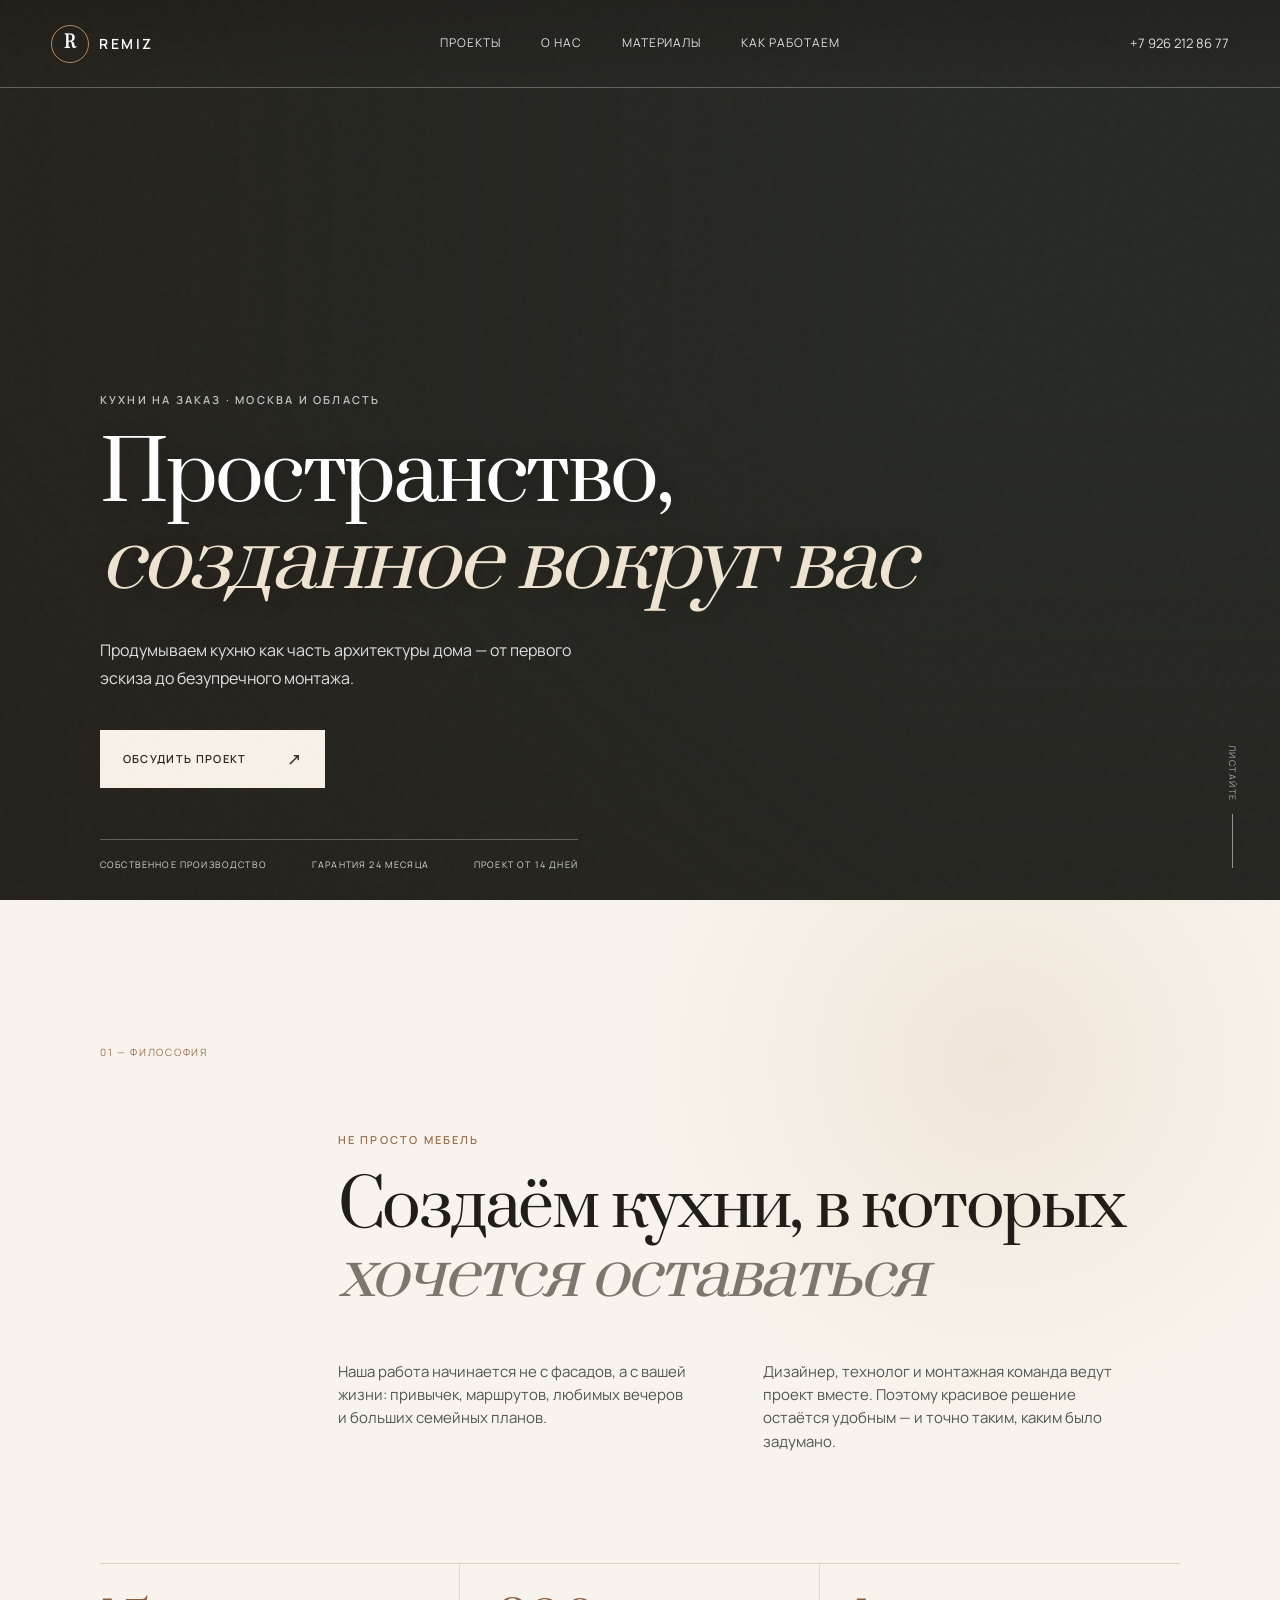
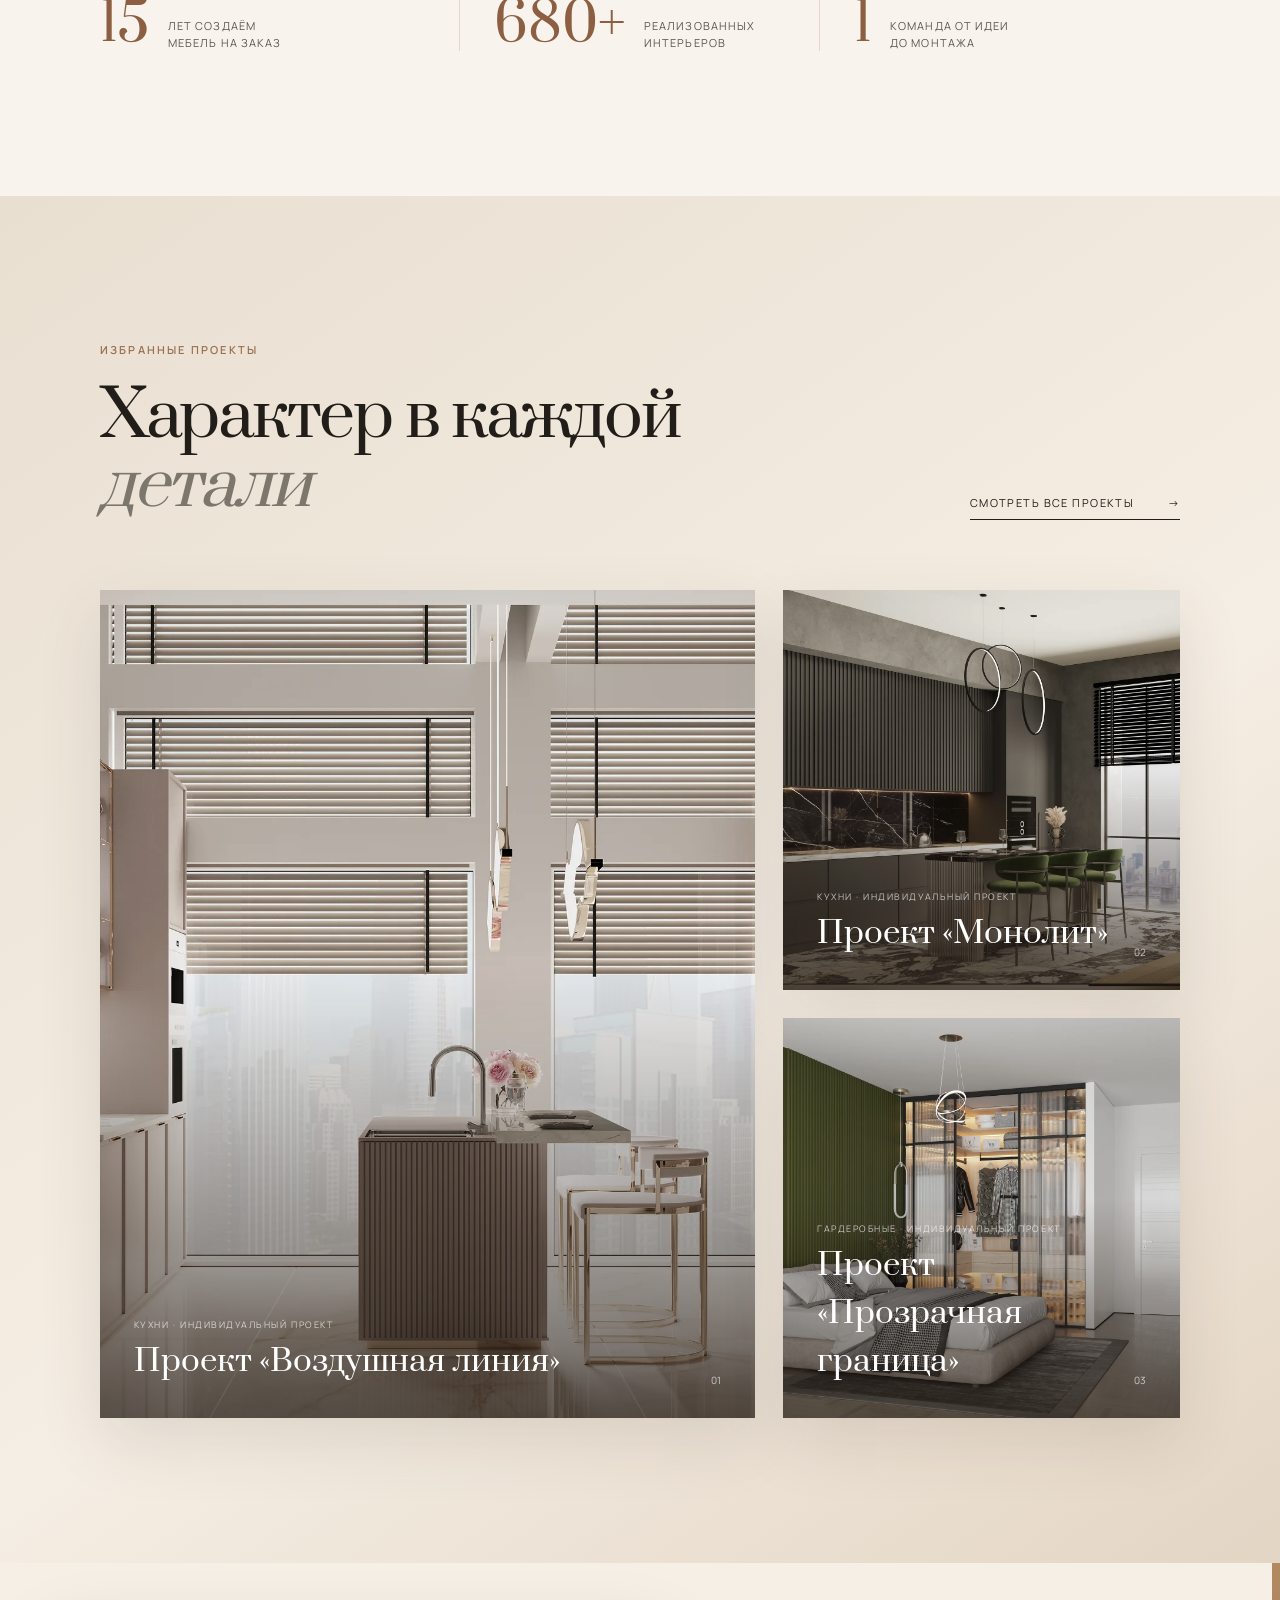
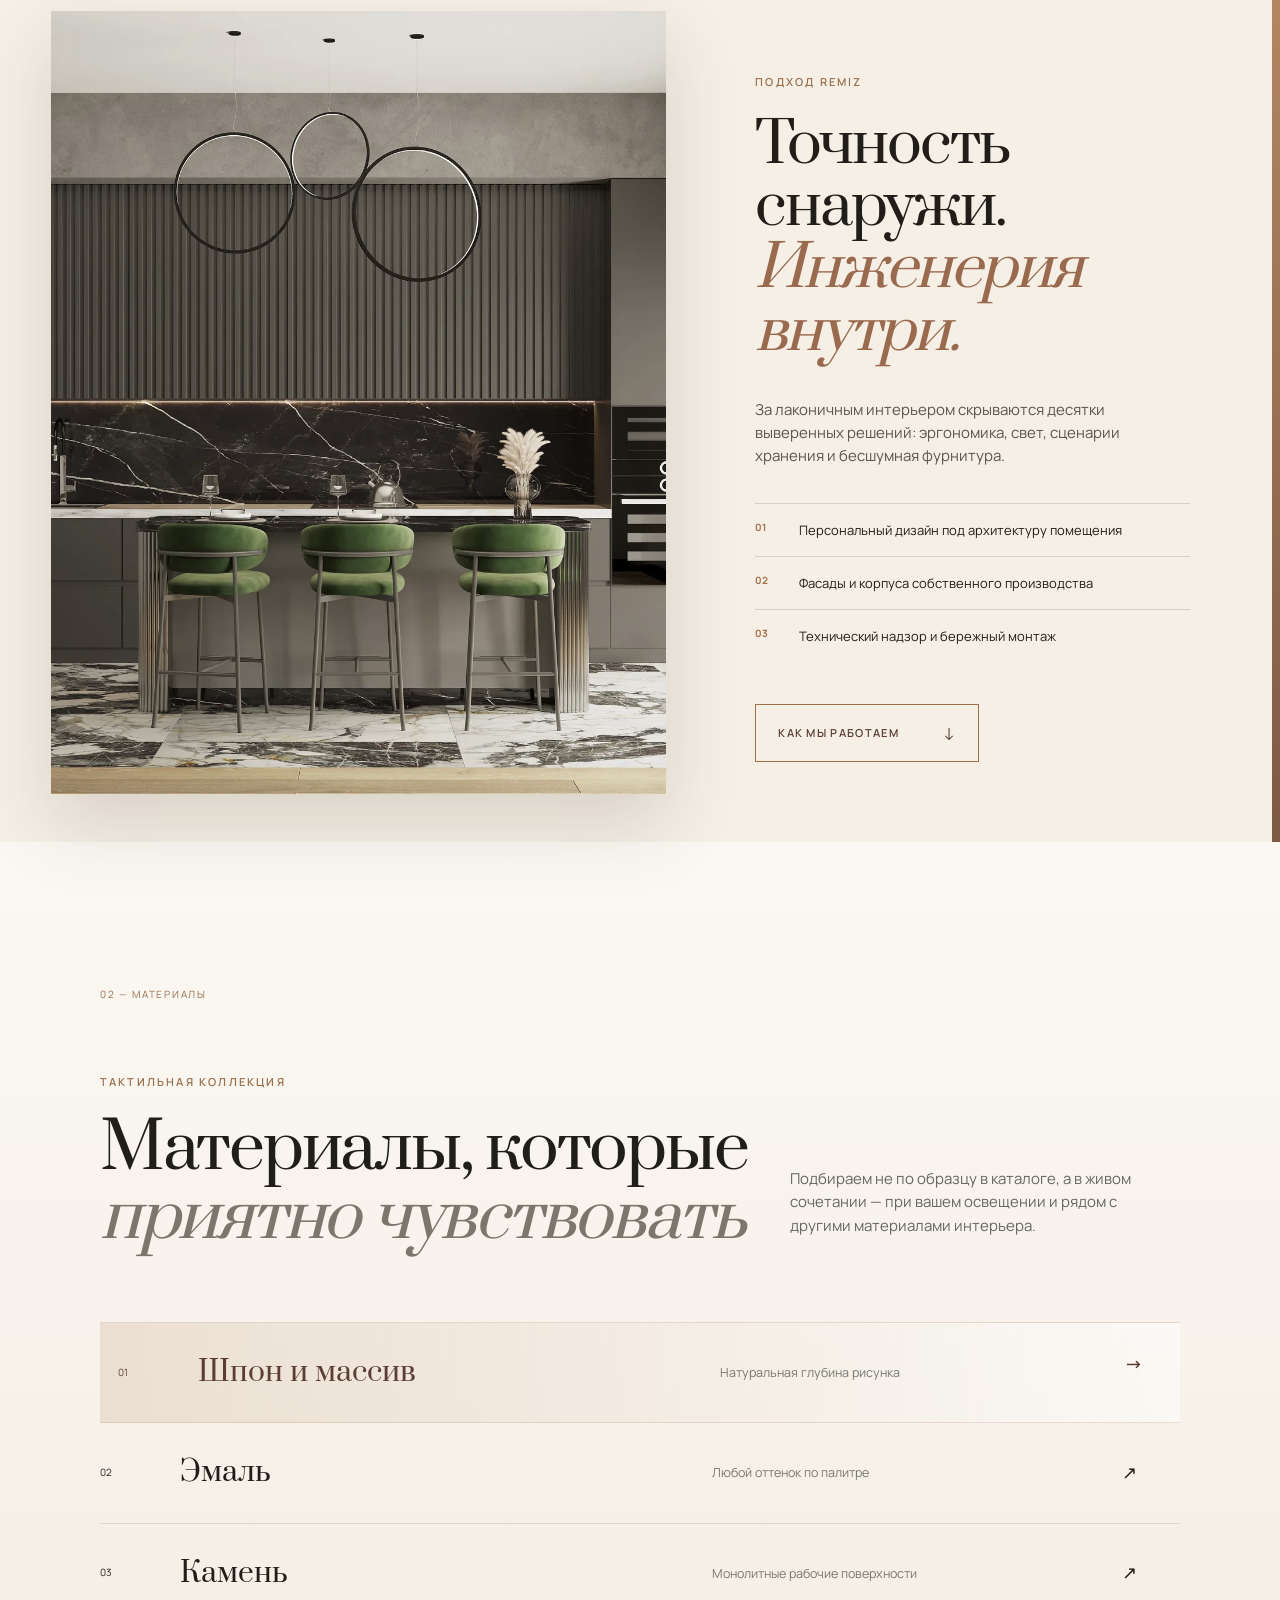
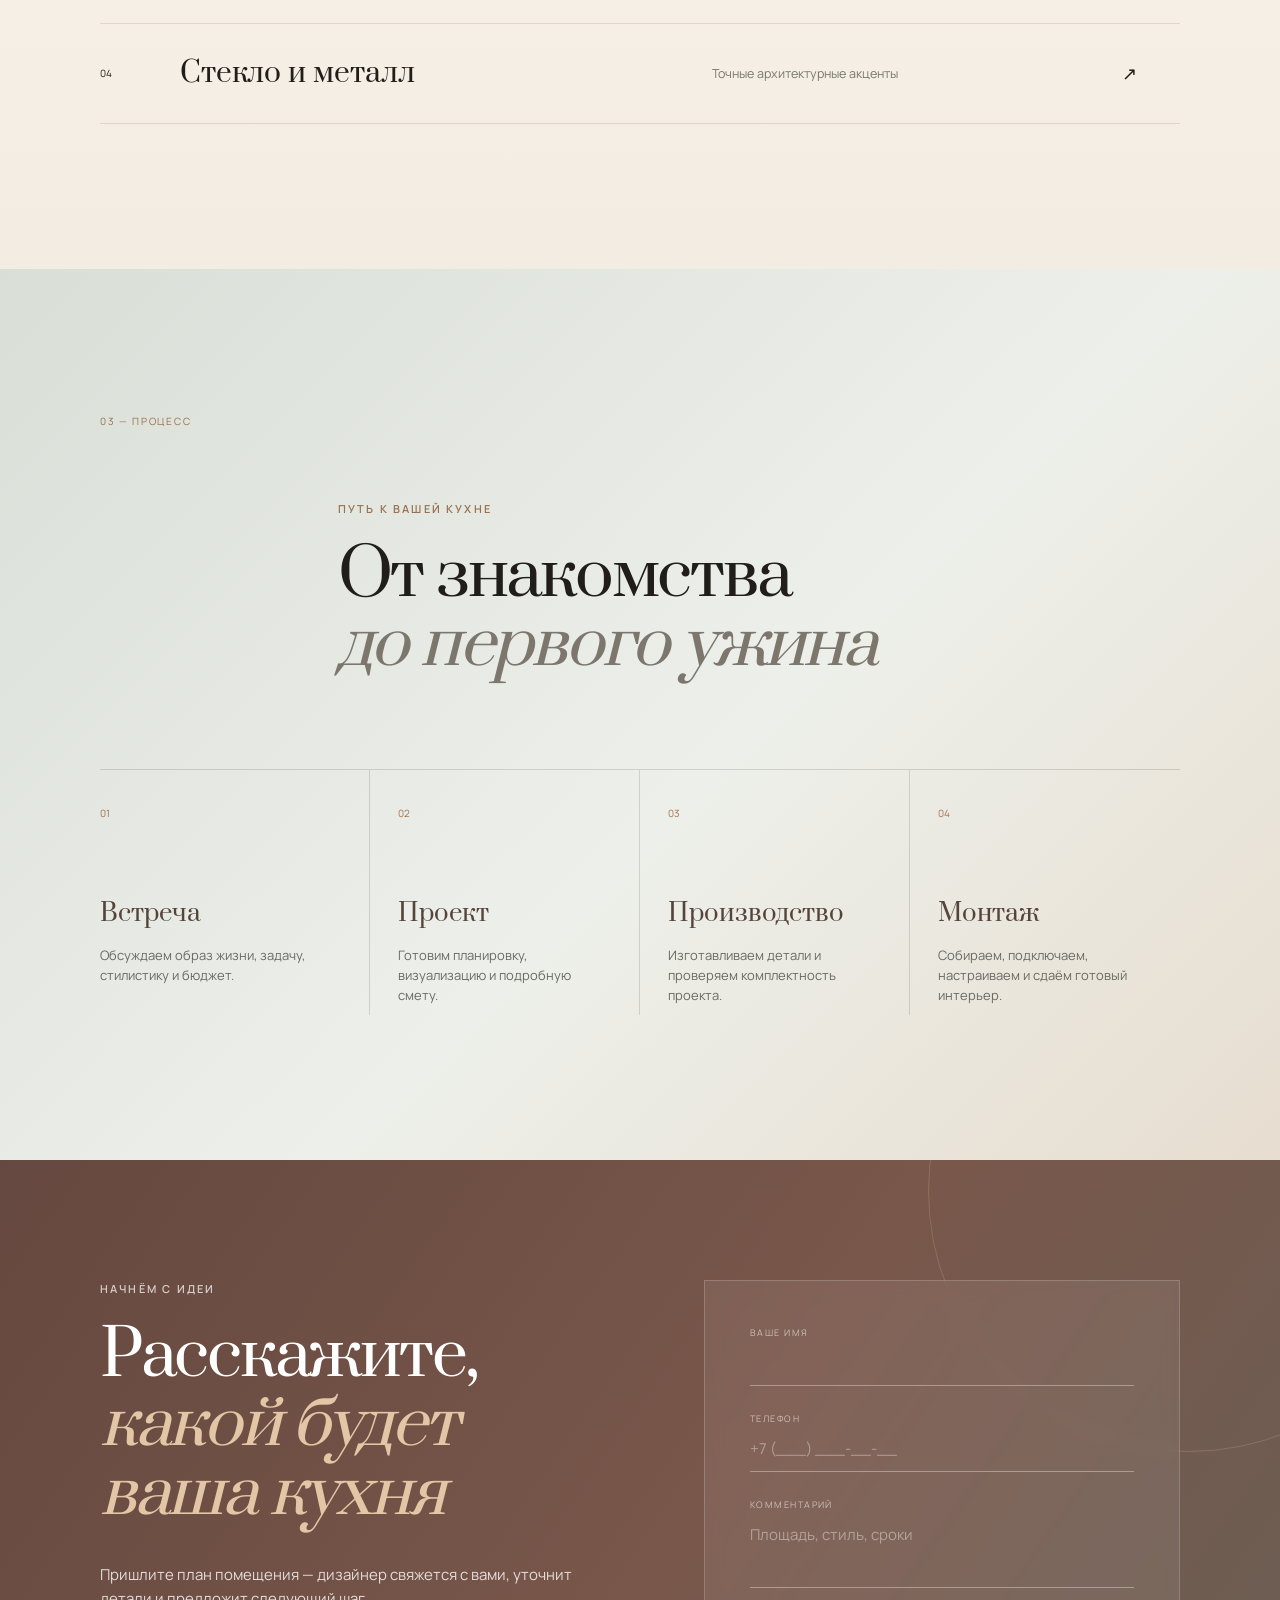
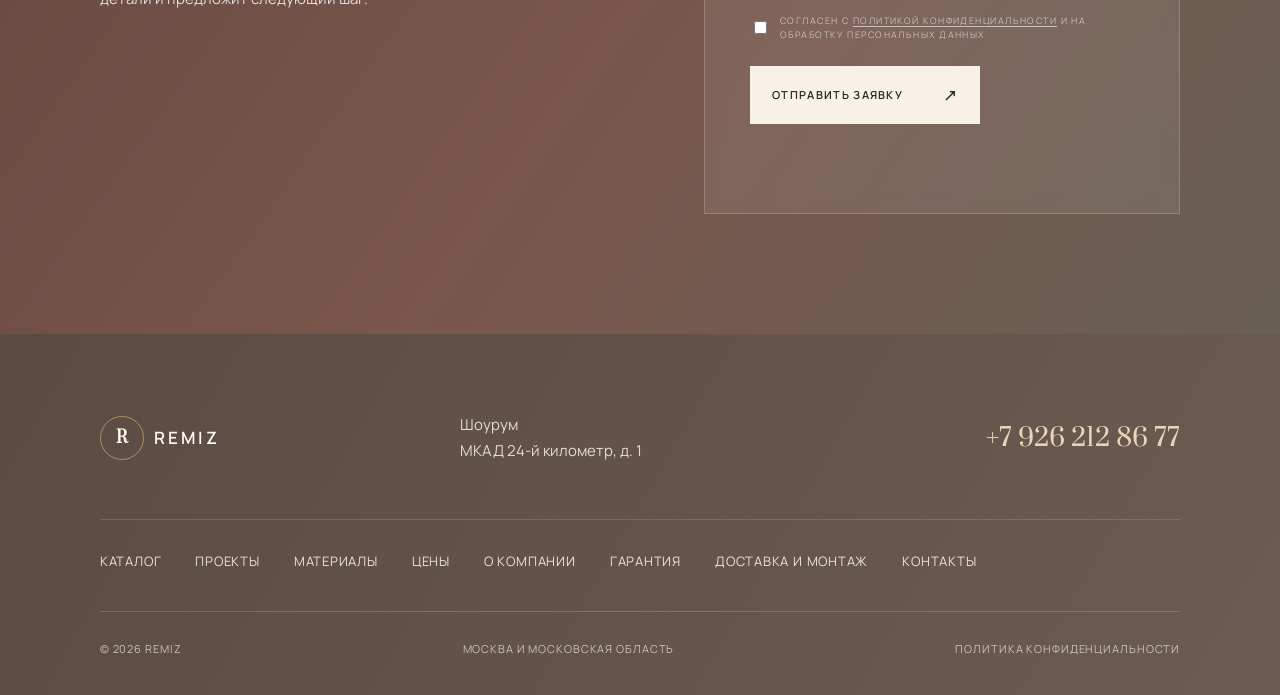
==== index.html @ b4b457ca "Rename portfolio items as interior projects" ====
<!doctype html>
<html lang="ru">
<head>
  <meta charset="utf-8">
  <meta name="viewport" content="width=device-width,initial-scale=1">
  <meta name="description" content="Кухни и мебель REMIZ на заказ в Москве: индивидуальный дизайн-проект, собственное производство, замер, доставка и монтаж. Шоурум на 24-м км МКАД.">
  <meta name="robots" content="index,follow,max-image-preview:large">
  <title>Кухни на заказ в Москве от производителя REMIZ</title>
  <link rel="canonical" href="https://kuhni-remiz.ru/">
  <meta property="og:title" content="Кухни на заказ в Москве — REMIZ">
  <meta property="og:description" content="Индивидуальные кухни и мебель: дизайн, производство и монтаж в одной команде.">
  <meta property="og:type" content="website">
  <meta property="og:url" content="https://kuhni-remiz.ru/">
  <meta property="og:image" content="https://kuhni-remiz.ru/assets/portfolio/kitchen-01/02.webp">
  <meta name="twitter:card" content="summary_large_image">
  <link rel="manifest" href="site.webmanifest">
  <link rel="preconnect" href="https://fonts.googleapis.com">
  <link rel="preconnect" href="https://fonts.gstatic.com" crossorigin>
  <link href="https://fonts.googleapis.com/css2?family=Manrope:wght@400;500;600&family=Prata&display=swap" rel="stylesheet">
  <link rel="stylesheet" href="style.css?v=20260816-2">
  <script type="application/ld+json">
  {"@context":"https://schema.org","@type":"FurnitureStore","name":"REMIZ","url":"https://kuhni-remiz.ru/","image":"https://kuhni-remiz.ru/assets/portfolio/kitchen-01/02.webp","telephone":"+7-926-212-86-77","priceRange":"₽₽₽","address":{"@type":"PostalAddress","addressLocality":"Москва","streetAddress":"МКАД 24-й километр, д. 1","addressCountry":"RU"},"areaServed":["Москва","Московская область"]}
  </script>
</head>
<body>
  <div class="noise" aria-hidden="true"></div>
  <header class="site-header" id="top">
    <a class="brand" href="#top" aria-label="Remiz, на главную">
      <span class="brand-mark">R</span><span>REMIZ</span>
    </a>
    <nav class="desktop-nav" aria-label="Основная навигация">
      <a href="/proekty/">Проекты</a><a href="#approach">О нас</a><a href="#materials">Материалы</a><a href="#process">Как работаем</a>
    </nav>
    <div class="header-side">
      <a class="phone" href="tel:+79262128677">+7 926 212 86 77</a>
      <button class="menu-toggle" type="button" aria-expanded="false" aria-controls="mobile-nav"><span></span><span></span></button>
    </div>
    <nav class="mobile-nav" id="mobile-nav" aria-label="Мобильная навигация">
      <a href="/proekty/">Проекты</a><a href="#approach">О нас</a><a href="#materials">Материалы</a><a href="#process">Как работаем</a><a href="#contact">Обсудить проект</a>
    </nav>
  </header>

  <main>
    <section class="hero">
      <div class="hero-media" role="img" aria-label="Индивидуальные кухни Remiz">
        <div class="hero-slide" style="background-image:url('assets/portfolio/kitchen-01/02.webp')"></div>
        <div class="hero-slide" style="background-image:url('assets/portfolio/kitchen-04/02.webp')"></div>
        <div class="hero-slide" style="background-image:url('assets/portfolio/kitchen-03/01.webp')"></div>
        <div class="hero-slide" style="background-image:url('assets/portfolio/kitchen-02/01.webp')"></div>
      </div>
      <div class="hero-shade"></div>
      <div class="hero-copy reveal">
        <p class="kicker light">Кухни на заказ · Москва и область</p>
        <h1>Пространство,<br><em>созданное вокруг вас</em></h1>
        <p class="hero-lead">Продумываем кухню как часть архитектуры дома — от первого эскиза до безупречного монтажа.</p>
        <a class="button button-light" href="#contact"><span>Обсудить проект</span><b>↗</b></a>
      </div>
      <div class="hero-meta">
        <span>Собственное производство</span><span>Гарантия 24 месяца</span><span>Проект от 14 дней</span>
      </div>
      <a class="scroll-hint" href="#manifesto" aria-label="Листать вниз">листайте <i></i></a>
    </section>

    <section class="manifesto section" id="manifesto">
      <div class="section-index">01 — Философия</div>
      <div class="manifesto-copy reveal">
        <p class="kicker">Не просто мебель</p>
        <h2>Создаём кухни, в которых<br><em>хочется оставаться</em></h2>
        <div class="manifesto-grid">
          <p>Наша работа начинается не с фасадов, а с вашей жизни: привычек, маршрутов, любимых вечеров и больших семейных планов.</p>
          <p>Дизайнер, технолог и монтажная команда ведут проект вместе. Поэтому красивое решение остаётся удобным — и точно таким, каким было задумано.</p>
        </div>
      </div>
      <div class="numbers reveal">
        <div><strong>15</strong><span>лет создаём<br>мебель на заказ</span></div>
        <div><strong>680+</strong><span>реализованных<br>интерьеров</span></div>
        <div><strong>1</strong><span>команда от идеи<br>до монтажа</span></div>
      </div>
    </section>

    <section class="projects section" id="projects">
      <div class="section-heading reveal">
        <div><p class="kicker">Избранные проекты</p><h2>Характер в каждой<br><em>детали</em></h2></div>
        <a class="text-link" href="/proekty/">Смотреть все проекты <span>→</span></a>
      </div>
      <div class="project-grid" id="featured-projects" aria-live="polite"></div>
    </section>

    <section class="approach" id="approach">
      <div class="approach-image reveal"><img src="assets/portfolio/kitchen-04/01.webp" alt="Фрагмент индивидуальной кухни Remiz"></div>
      <div class="approach-copy reveal">
        <p class="kicker light">Подход Remiz</p>
        <h2>Точность снаружи.<br><em>Инженерия внутри.</em></h2>
        <p>За лаконичным интерьером скрываются десятки выверенных решений: эргономика, свет, сценарии хранения и бесшумная фурнитура.</p>
        <ul>
          <li><b>01</b><span>Персональный дизайн под архитектуру помещения</span></li>
          <li><b>02</b><span>Фасады и корпуса собственного производства</span></li>
          <li><b>03</b><span>Технический надзор и бережный монтаж</span></li>
        </ul>
        <a class="button button-outline" href="#process"><span>Как мы работаем</span><b>↓</b></a>
      </div>
    </section>

    <section class="materials section" id="materials">
      <div class="section-index">02 — Материалы</div>
      <div class="section-heading reveal">
        <div><p class="kicker">Тактильная коллекция</p><h2>Материалы, которые<br><em>приятно чувствовать</em></h2></div>
        <p class="heading-note">Подбираем не по образцу в каталоге, а в живом сочетании — при вашем освещении и рядом с другими материалами интерьера.</p>
      </div>
      <div class="material-list reveal">
        <a class="material-row active" href="materialy/#fasady"><span>01</span><strong>Шпон и массив</strong><small>Натуральная глубина рисунка</small><i>↗</i></a>
        <a class="material-row" href="materialy/#fasady"><span>02</span><strong>Эмаль</strong><small>Любой оттенок по палитре</small><i>↗</i></a>
        <a class="material-row" href="materialy/#stoleshnicy"><span>03</span><strong>Камень</strong><small>Монолитные рабочие поверхности</small><i>↗</i></a>
        <a class="material-row" href="materialy/#furnitura"><span>04</span><strong>Стекло и металл</strong><small>Точные архитектурные акценты</small><i>↗</i></a>
      </div>
    </section>

    <section class="process section" id="process">
      <div class="section-index">03 — Процесс</div>
      <div class="process-intro reveal"><p class="kicker">Путь к вашей кухне</p><h2>От знакомства<br><em>до первого ужина</em></h2></div>
      <div class="timeline reveal">
        <article><span>01</span><div><h3>Встреча</h3><p>Обсуждаем образ жизни, задачу, стилистику и бюджет.</p></div></article>
        <article><span>02</span><div><h3>Проект</h3><p>Готовим планировку, визуализацию и подробную смету.</p></div></article>
        <article><span>03</span><div><h3>Производство</h3><p>Изготавливаем детали и проверяем комплектность проекта.</p></div></article>
        <article><span>04</span><div><h3>Монтаж</h3><p>Собираем, подключаем, настраиваем и сдаём готовый интерьер.</p></div></article>
      </div>
    </section>

    <section class="contact" id="contact">
      <div class="contact-copy reveal">
        <p class="kicker light">Начнём с идеи</p>
        <h2>Расскажите,<br><em>какой будет ваша кухня</em></h2>
        <p>Пришлите план помещения — дизайнер свяжется с вами, уточнит детали и предложит следующий шаг.</p>
      </div>
      <form class="contact-form reveal" action="send.php" method="post" data-lead-form>
        <label><span>Ваше имя</span><input name="name" autocomplete="name" required></label>
        <label><span>Телефон</span><input name="phone" type="tel" autocomplete="tel" placeholder="+7 (___) ___-__-__" required></label>
        <label><span>Комментарий</span><textarea name="comment" rows="2" placeholder="Площадь, стиль, сроки"></textarea></label>
        <input class="form-trap" name="website" tabindex="-1" autocomplete="off" aria-hidden="true">
        <input type="hidden" name="source" value="Главная страница kuhni-remiz.ru">
        <label class="consent"><input name="consent" type="checkbox" value="yes" required><span>Согласен с <a href="/politika-konfidencialnosti/">политикой конфиденциальности</a> и на обработку персональных данных</span></label>
        <button class="button button-light" type="submit"><span>Отправить заявку</span><b>↗</b></button>
        <p class="form-status" role="status"></p>
      </form>
    </section>
  </main>

  <footer>
    <div class="footer-top"><a class="brand" href="#top"><span class="brand-mark">R</span><span>REMIZ</span></a><p>Шоурум<br>МКАД 24-й километр, д. 1</p><a href="tel:+79262128677">+7 926 212 86 77</a></div>
    <nav class="footer-seo-nav" aria-label="Разделы сайта"><a href="catalog/">Каталог</a><a href="/proekty/">Проекты</a><a href="materialy/">Материалы</a><a href="ceny/">Цены</a><a href="o-kompanii/">О компании</a><a href="garantiya/">Гарантия</a><a href="oplata-i-dostavka/">Доставка и монтаж</a><a href="kontakty/">Контакты</a></nav>
    <div class="footer-bottom"><span>© 2026 Remiz</span><span>Москва и Московская область</span><a href="/politika-konfidencialnosti/">Политика конфиденциальности</a></div>
  </footer>
  <script src="projects-data.js?v=20260911-2"></script>
  <script src="script.js?v=20260911-1"></script>
</body>
</html>
---- style.css ----
:root{--milk:#f1eee8;--paper:#f7f5f1;--ink:#171715;--sage:#687064;--clay:#9a6a4f;--line:rgba(23,23,21,.18);--serif:'Prata',Georgia,serif;--sans:'Manrope',Arial,sans-serif}
*{box-sizing:border-box}html{scroll-behavior:smooth}body{margin:0;background:var(--paper);color:var(--ink);font-family:var(--sans);font-size:15px;line-height:1.55;-webkit-font-smoothing:antialiased}body.menu-open{overflow:hidden}a{color:inherit;text-decoration:none}button,input,textarea{font:inherit}img{display:block;width:100%;height:100%;object-fit:cover}.noise{position:fixed;inset:0;z-index:9999;pointer-events:none;opacity:.035;background-image:url("data:image/svg+xml,%3Csvg viewBox='0 0 180 180' xmlns='http://www.w3.org/2000/svg'%3E%3Cfilter id='n'%3E%3CfeTurbulence type='fractalNoise' baseFrequency='.85' numOctaves='3' stitchTiles='stitch'/%3E%3C/filter%3E%3Crect width='100%25' height='100%25' filter='url(%23n)'/%3E%3C/svg%3E")}
.site-header{height:82px;padding:0 3.2vw;display:grid;grid-template-columns:1fr auto 1fr;align-items:center;position:absolute;z-index:20;width:100%;color:white;border-bottom:1px solid rgba(255,255,255,.25)}.site-header.is-scrolled{position:fixed;height:68px;background:rgba(23,23,21,.94);backdrop-filter:blur(14px);animation:drop .35s ease}@keyframes drop{from{transform:translateY(-100%)}to{transform:none}}.brand{display:flex;align-items:center;gap:10px;font-weight:600;letter-spacing:.18em;font-size:14px}.brand-mark{width:34px;height:34px;border:1px solid currentColor;border-radius:50%;display:grid;place-items:center;font-family:var(--serif);font-size:16px;letter-spacing:0}.desktop-nav{display:flex;gap:34px;font-size:12px;text-transform:uppercase;letter-spacing:.08em}.desktop-nav a,.phone{opacity:.86;transition:.2s}.desktop-nav a:hover,.phone:hover{opacity:1}.header-side{justify-self:end;display:flex;align-items:center;gap:28px}.phone{font-size:13px}.menu-toggle{display:none;border:0;background:none;width:38px;height:38px;padding:10px}.menu-toggle span{display:block;height:1px;background:white;margin:6px 0}.mobile-nav{display:none}
.hero{height:100svh;min-height:680px;position:relative;color:white;overflow:hidden}.hero-image{position:absolute;inset:0;background:url('../assets/images/projects/kitchen-cover.jpg') center/cover no-repeat;transform:scale(1.04);animation:heroZoom 12s ease-out forwards;filter:saturate(.75)}@keyframes heroZoom{to{transform:scale(1)}}.hero-shade{position:absolute;inset:0;background:linear-gradient(90deg,rgba(16,17,15,.75),rgba(16,17,15,.16) 70%),linear-gradient(0deg,rgba(16,17,15,.44),transparent 55%)}.hero-copy{position:absolute;left:7.8vw;top:50%;transform:translateY(-43%);max-width:840px}.kicker{text-transform:uppercase;letter-spacing:.2em;font-size:11px;font-weight:600;margin:0 0 24px;color:var(--sage)}.kicker.light{color:rgba(255,255,255,.72)}h1,h2{font-family:var(--serif);font-weight:400;margin:0;line-height:1.08;letter-spacing:-.035em}h1{font-size:clamp(48px,6.3vw,96px)}h1 em,h2 em{font-style:italic;color:rgba(255,255,255,.72)}.hero-lead{max-width:510px;font-size:17px;color:rgba(255,255,255,.75);margin:30px 0 38px}.button{display:inline-flex;min-width:224px;justify-content:space-between;align-items:center;padding:17px 20px;border:1px solid transparent;text-transform:uppercase;letter-spacing:.11em;font-size:11px;font-weight:600;transition:.25s;cursor:pointer}.button b{font-size:17px;font-weight:400}.button-light{background:var(--paper);color:var(--ink)}.button-light:hover{background:white;transform:translateY(-2px)}.button-outline{color:white;border-color:rgba(255,255,255,.4);background:transparent}.button-outline:hover{background:white;color:var(--ink)}.hero-meta{position:absolute;bottom:34px;left:7.8vw;display:flex;gap:45px;font-size:11px;text-transform:uppercase;letter-spacing:.1em;color:rgba(255,255,255,.64)}.scroll-hint{position:absolute;right:3.2vw;bottom:32px;writing-mode:vertical-rl;text-transform:uppercase;letter-spacing:.16em;font-size:9px;color:rgba(255,255,255,.6);display:flex;align-items:center;gap:12px}.scroll-hint i{height:54px;width:1px;background:rgba(255,255,255,.5)}
.section{padding:130px 7.8vw}.section-index{font-size:10px;text-transform:uppercase;letter-spacing:.17em;color:#86877f;margin-bottom:70px}.manifesto{background:var(--paper)}.manifesto-copy{margin-left:22%;max-width:950px}.manifesto h2,.section-heading h2,.process h2{font-size:clamp(42px,5vw,72px)}.manifesto h2 em,.section-heading h2 em,.process h2 em{color:var(--sage)}.manifesto-grid{display:grid;grid-template-columns:1fr 1fr;gap:70px;margin-top:50px;max-width:780px}.manifesto-grid p{margin:0;color:#555650}.numbers{display:grid;grid-template-columns:repeat(3,1fr);border-top:1px solid var(--line);margin-top:110px}.numbers div{padding:35px 0 0;border-right:1px solid var(--line);display:flex;align-items:flex-end;gap:18px}.numbers div:last-child{border:0}.numbers strong{font-family:var(--serif);font-size:52px;font-weight:400;line-height:1}.numbers span{font-size:11px;text-transform:uppercase;letter-spacing:.1em;color:#74756f}
.projects{background:var(--milk)}.section-heading{display:flex;justify-content:space-between;align-items:flex-end;margin-bottom:70px}.text-link{font-size:11px;text-transform:uppercase;letter-spacing:.13em;padding-bottom:8px;border-bottom:1px solid var(--ink)}.text-link span{margin-left:30px}.project-grid{display:grid;grid-template-columns:1.65fr 1fr;gap:22px}.project-card{margin:0;position:relative;min-height:400px;overflow:hidden;background:#ddd}.project-card.project-main{grid-row:span 2;min-height:822px}.project-card img{transition:transform .7s ease;filter:saturate(.78)}.project-card:hover img{transform:scale(1.025)}.project-card:after{content:"";position:absolute;inset:45% 0 0;background:linear-gradient(transparent,rgba(10,10,9,.62))}.project-info{position:absolute;z-index:2;left:28px;right:28px;bottom:24px;color:white;display:flex;justify-content:space-between;align-items:flex-end}.project-info small{font-size:9px;text-transform:uppercase;letter-spacing:.17em;opacity:.7}.project-info h3{font-family:var(--serif);font-size:31px;font-weight:400;margin:3px 0}.project-info>span{font-size:10px;opacity:.7}.image-note{margin:18px 0 0;color:#85867f;font-size:10px;text-align:right}
.approach{display:grid;grid-template-columns:1.08fr .92fr;background:#20231f;color:white;min-height:780px}.approach-image{min-height:780px;overflow:hidden}.approach-image img{filter:saturate(.55);transform:scale(1.03)}.approach-copy{padding:110px 8vw 80px 7vw;align-self:center}.approach-copy h2{font-size:clamp(40px,4.5vw,66px)}.approach-copy h2 em{color:#afb5aa}.approach-copy>p:not(.kicker){color:rgba(255,255,255,.62);max-width:520px;margin:35px 0}.approach-copy ul{list-style:none;padding:0;margin:0 0 42px}.approach-copy li{display:grid;grid-template-columns:44px 1fr;border-top:1px solid rgba(255,255,255,.17);padding:16px 0;font-size:13px}.approach-copy li b{font-size:10px;color:#a8afa3}
.materials{background:var(--paper)}.heading-note{max-width:390px;color:#66675f}.material-list{border-top:1px solid var(--line)}.material-row{width:100%;display:grid;grid-template-columns:80px 1.3fr 1fr 40px;align-items:center;text-align:left;padding:28px 0;background:transparent;border:0;border-bottom:1px solid var(--line);cursor:pointer;color:var(--ink);transition:.2s}.material-row span{font-size:10px}.material-row strong{font-family:var(--serif);font-size:28px;font-weight:400}.material-row small{color:#777870}.material-row i{font-size:18px;font-style:normal;transition:.2s}.material-row:hover,.material-row.active{padding-left:18px;background:#e7e2da}.material-row:hover i,.material-row.active i{transform:rotate(45deg)}
.process{background:#dad9d2}.process-intro{margin-left:22%;margin-bottom:90px}.timeline{display:grid;grid-template-columns:repeat(4,1fr);border-top:1px solid var(--line)}.timeline article{padding:30px 28px 10px 0;border-right:1px solid var(--line);min-height:230px}.timeline article+article{padding-left:28px}.timeline article:last-child{border-right:0}.timeline>article>span{font-size:10px;color:#777870}.timeline div{margin-top:72px}.timeline h3{font-family:var(--serif);font-size:24px;font-weight:400;margin:0 0 12px}.timeline p{font-size:13px;color:#696a63;margin:0}
.contact{background:#6b7066;color:white;display:grid;grid-template-columns:1fr 1fr;gap:10vw;padding:120px 7.8vw}.contact h2{font-size:clamp(44px,5vw,72px)}.contact h2 em{color:#c8cdc5}.contact-copy>p:last-child{color:rgba(255,255,255,.68);max-width:500px;margin-top:35px}.contact-form{padding-top:10px}.contact-form label:not(.consent){display:block;border-bottom:1px solid rgba(255,255,255,.35);margin-bottom:26px}.contact-form label>span{display:block;font-size:9px;text-transform:uppercase;letter-spacing:.16em;color:rgba(255,255,255,.58)}.contact-form input,.contact-form textarea{border:0;background:transparent;color:white;width:100%;padding:11px 0;outline:0;resize:none}.contact-form input::placeholder,.contact-form textarea::placeholder{color:rgba(255,255,255,.4)}.consent{display:flex;gap:10px;align-items:center;margin:4px 0 24px;font-size:10px}.consent input{width:auto}.contact-form .button{border:0}.form-status{font-size:12px;min-height:20px}
footer{padding:60px 7.8vw 28px;background:#171715;color:white}.footer-top{display:grid;grid-template-columns:1fr 1fr 1fr;align-items:start;padding-bottom:65px}.footer-top p{margin:0;color:rgba(255,255,255,.5);font-size:12px}.footer-top>a:last-child{justify-self:end;font-family:var(--serif);font-size:20px}.footer-bottom{border-top:1px solid rgba(255,255,255,.16);padding-top:24px;display:flex;justify-content:space-between;color:rgba(255,255,255,.42);font-size:9px;text-transform:uppercase;letter-spacing:.1em}
.footer-seo-nav{display:flex;flex-wrap:wrap;gap:15px 28px;padding:0 0 28px;font-size:10px;text-transform:uppercase;letter-spacing:.09em;color:rgba(255,255,255,.62)}.footer-seo-nav a:hover{color:white}
.reveal{opacity:0;transform:translateY(24px);transition:opacity .8s ease,transform .8s ease}.reveal.visible{opacity:1;transform:none}
@media(max-width:900px){.site-header{grid-template-columns:1fr 1fr}.desktop-nav,.phone{display:none}.menu-toggle{display:block}.mobile-nav{position:fixed;inset:0;background:#20231f;padding:120px 8vw 40px;z-index:-1;flex-direction:column;gap:20px;font-family:var(--serif);font-size:34px}.menu-open .mobile-nav{display:flex}.header-side{gap:0}.hero-copy{left:6vw;right:6vw}.hero-meta{left:6vw;gap:20px}.scroll-hint{display:none}.section{padding:90px 6vw}.manifesto-copy,.process-intro{margin-left:0}.manifesto-grid{gap:30px}.numbers strong{font-size:38px}.project-grid{grid-template-columns:1fr 1fr}.project-card.project-main{grid-column:span 2;grid-row:auto;min-height:600px}.approach{grid-template-columns:1fr}.approach-image{min-height:520px}.approach-copy{padding:80px 6vw}.timeline{grid-template-columns:1fr 1fr}.timeline article:nth-child(2){border-right:0}.contact{padding:90px 6vw;grid-template-columns:1fr;gap:60px}}
@media(max-width:600px){.site-header{height:68px;padding:0 5vw}.hero{min-height:650px}.hero-copy{left:5vw;right:5vw}.hero-copy h1{font-size:43px}.hero-lead{font-size:14px}.hero-meta{left:5vw;right:5vw;gap:10px;justify-content:space-between}.hero-meta span{font-size:8px;max-width:30%}.section{padding:75px 5vw}.section-index{margin-bottom:45px}.manifesto h2,.section-heading h2,.process h2{font-size:38px}.manifesto-grid{grid-template-columns:1fr}.numbers{grid-template-columns:1fr;margin-top:65px}.numbers div{border-right:0;border-bottom:1px solid var(--line);padding:22px 0}.section-heading{display:block}.text-link{display:inline-block;margin-top:30px}.project-grid{display:block}.project-card,.project-card.project-main{min-height:460px;margin-bottom:12px}.project-card:not(.project-main){min-height:360px}.approach-image{min-height:420px}.approach-copy h2,.contact h2{font-size:38px}.material-row{grid-template-columns:38px 1fr 25px;padding:22px 0}.material-row strong{font-size:22px}.material-row small{display:none}.timeline{grid-template-columns:1fr}.timeline article,.timeline article+article{border-right:0;padding:24px 0;min-height:auto}.timeline div{margin-top:25px}.contact{padding:75px 5vw}.footer-top{grid-template-columns:1fr;gap:30px}.footer-top>a:last-child{justify-self:start}.footer-bottom{display:grid;gap:12px}}
@media(prefers-reduced-motion:reduce){*{scroll-behavior:auto!important;animation:none!important;transition:none!important}.reveal{opacity:1;transform:none}}
.hero-image{background-image:url('assets/portfolio/kitchen-01/02.webp')}
.project-card{display:block}
.hero-media{position:absolute;inset:0;overflow:hidden;background:#272a25}.hero-slide{position:absolute;inset:-3%;background-position:center;background-size:cover;opacity:0;transform:scale(1.08) translate3d(0,0,0);will-change:transform,opacity;animation:heroCinema 32s ease-in-out infinite}.hero-slide:nth-child(1){animation-delay:-1.2s;--move-x:-1.5%;--move-y:1%}.hero-slide:nth-child(2){animation-delay:6.8s;--move-x:1.5%;--move-y:-1%}.hero-slide:nth-child(3){animation-delay:14.8s;--move-x:-1%;--move-y:-1.5%}.hero-slide:nth-child(4){animation-delay:22.8s;--move-x:1%;--move-y:1.5%}@keyframes heroCinema{0%{opacity:0;transform:scale(1.09) translate3d(0,0,0)}4%{opacity:1}22%{opacity:1}29%{opacity:0;transform:scale(1.025) translate3d(var(--move-x),var(--move-y),0)}100%{opacity:0;transform:scale(1.025) translate3d(var(--move-x),var(--move-y),0)}}
@media(prefers-reduced-motion:reduce){.hero-slide{animation:none;opacity:0;transform:none}.hero-slide:first-child{opacity:1}}
.consent a{text-decoration:underline;text-underline-offset:2px}.form-trap{position:absolute!important;left:-9999px!important;width:1px!important;height:1px!important;opacity:0!important}.contact-form .button:disabled{opacity:.55;cursor:wait}
.legal-page{background:var(--paper)}.legal-header{height:82px;padding:0 7.8vw;display:flex;justify-content:space-between;align-items:center;border-bottom:1px solid var(--line)}.legal-content{max-width:900px;padding:90px 7.8vw 120px}.legal-content h1{font-size:clamp(42px,6vw,76px);margin-bottom:55px}.legal-content h2{font-family:var(--serif);font-size:28px;font-weight:400;margin:42px 0 12px}.legal-content p{max-width:760px;color:#555650}.legal-content a:not(.button){text-decoration:underline}.legal-content .button{border-color:var(--ink);margin-top:35px}

/* Layout safeguards for short and wide desktop viewports */
.hero{min-height:760px}.hero-copy{top:46%;transform:translateY(-46%);max-width:min(840px,72vw);padding-bottom:38px}.hero-meta{z-index:2}.hero-meta span{white-space:nowrap}.numbers div{padding-left:34px;padding-right:34px}.numbers div:first-child{padding-left:0}.numbers div:last-child{padding-right:0}.material-row{padding-right:18px}.material-row:hover,.material-row.active{padding-right:18px}
@media(max-height:820px) and (min-width:901px){.hero{min-height:820px}.hero-copy{top:44%;transform:translateY(-44%)}.hero-copy h1{font-size:clamp(54px,5.4vw,82px)}.hero-lead{margin:22px 0 28px}.hero-meta{bottom:30px}}
@media(max-width:900px){.hero{min-height:760px}.hero-copy{top:47%;transform:translateY(-47%);max-width:none}.hero-meta span{white-space:normal}.numbers div{padding-left:22px;padding-right:22px}}
@media(max-width:600px){.hero{min-height:720px}.hero-copy{padding-bottom:52px}.numbers div,.numbers div:first-child,.numbers div:last-child{padding-left:0;padding-right:0}.material-row,.material-row:hover,.material-row.active{padding-right:10px}}

/* Keep the hero CTA fully inside the image at every desktop height. */
.hero-copy{top:42%;transform:translateY(-42%);padding-bottom:0}.hero-copy .button{position:relative;z-index:3}.hero-meta{bottom:28px}.hero-shade{background:linear-gradient(90deg,rgba(25,25,22,.62),rgba(25,25,22,.08) 76%),linear-gradient(0deg,rgba(25,25,22,.38),transparent 58%)}
@media(max-height:820px) and (min-width:901px){.hero{min-height:780px}.hero-copy{top:40%;transform:translateY(-40%)}.hero-copy h1{font-size:clamp(50px,5vw,76px)}.hero-copy .kicker{margin-bottom:16px}.hero-lead{margin:18px 0 24px}}

/* REMIZ premium visual system — warm stone, champagne brass and eucalyptus. */
:root{--milk:#eee5d8;--paper:#f8f4ed;--ink:#211d19;--sage:#657064;--clay:#a36f4b;--champagne:#b48a60;--wine:#5b3d36;--line:rgba(52,43,35,.16)}
body{background:#f8f4ed;color:var(--ink)}
.noise{opacity:.022}
.site-header{height:88px;padding-left:4vw;padding-right:4vw;background:linear-gradient(180deg,rgba(29,25,21,.42),transparent);border-bottom-color:rgba(255,255,255,.3)}
.site-header.is-scrolled{height:74px;background:rgba(248,244,237,.94);color:var(--ink);border-bottom:1px solid rgba(52,43,35,.13);box-shadow:0 12px 34px rgba(52,43,35,.08)}
.site-header.is-scrolled .menu-toggle span{background:var(--ink)}
.brand-mark{width:38px;height:38px;border-color:var(--champagne)}
.desktop-nav{gap:40px}.desktop-nav a{position:relative}.desktop-nav a:after{content:"";position:absolute;left:0;right:100%;bottom:-8px;height:1px;background:var(--champagne);transition:.3s}.desktop-nav a:hover:after{right:0}
.hero-shade{background:linear-gradient(90deg,rgba(37,29,23,.5),rgba(37,29,23,.04) 72%),linear-gradient(0deg,rgba(37,29,23,.28),transparent 55%)}
.hero-copy h1{letter-spacing:-.035em;text-shadow:0 3px 24px rgba(31,24,18,.18)}
.hero-copy h1 em{color:#efe3d2}.hero-lead{color:rgba(255,255,255,.86);font-size:16px;line-height:1.75}
.button{min-height:58px;padding:0 22px;display:inline-flex;align-items:center;justify-content:space-between;gap:40px;letter-spacing:.12em;transition:transform .25s,background .25s,color .25s,box-shadow .25s}
.button:hover{transform:translateY(-3px);box-shadow:0 14px 32px rgba(43,34,27,.14)}
.button-light{background:#f7f1e8;color:#2a241f}.button-light:hover{background:#d9b58d}
.hero-meta{border-top:1px solid rgba(255,255,255,.28);padding-top:18px}.hero-meta span{font-size:9px;letter-spacing:.13em;color:rgba(255,255,255,.83)}
.section{padding-top:145px;padding-bottom:145px}.section-index,.kicker{color:#98704f}.kicker{letter-spacing:.2em}
.manifesto{background:radial-gradient(circle at 78% 18%,rgba(189,155,115,.16),transparent 30%),#f8f4ed}
.manifesto h2 em,.section-heading h2 em,.process h2 em{color:#7c766d}
.numbers{border-color:rgba(163,111,75,.3)}.numbers div{border-color:rgba(163,111,75,.22)}.numbers strong{color:#8c5f42}.numbers span{color:#5e554d}
.projects{background:linear-gradient(145deg,#e9dfd1 0%,#f5eee4 58%,#e3d5c4 100%)}
.project-grid{gap:28px}.project-card{box-shadow:0 24px 60px rgba(64,50,38,.12)}.project-card img{filter:saturate(.9) contrast(1.02)}.project-card:after{background:linear-gradient(transparent,rgba(39,29,22,.67))}.project-info{left:34px;right:34px;bottom:30px}
.approach{background:#f5efe6;color:var(--ink);grid-template-columns:1.04fr .96fr;position:relative}.approach:after{content:"";position:absolute;right:0;top:0;width:8px;height:100%;background:linear-gradient(#b38962,#7e5944)}
.approach-image{margin:48px 0 48px 4vw;min-height:720px;box-shadow:0 30px 70px rgba(66,49,36,.16)}.approach-image img{filter:saturate(.82);transform:scale(1.01)}
.approach-copy{padding-right:7vw}.approach-copy h2 em{color:#9a6a4f}.approach-copy>p:not(.kicker){color:#5e554d}.approach-copy li{border-color:rgba(82,65,52,.18)}.approach-copy li b{color:#a36f4b}.approach-copy .kicker{color:#98704f}.approach-copy .button-outline{border-color:#a36f4b;color:#5b3d36}
.materials{background:linear-gradient(180deg,#fbf8f3,#f3ece2)}.material-list{border-color:rgba(163,111,75,.22)}.material-row{border-color:rgba(163,111,75,.2)}.material-row:hover,.material-row.active{background:linear-gradient(90deg,rgba(180,138,96,.18),rgba(255,255,255,.5));color:#5b3d36}
.process{background:linear-gradient(135deg,#d9ded7,#edf0ea 55%,#e7ddd0)}.timeline article{border-color:rgba(74,73,64,.18)}.timeline h3{color:#55443a}.timeline>article>span{color:#a36f4b}
.contact{background:linear-gradient(125deg,#65483f 0%,#79574b 52%,#5c665d 140%);position:relative;overflow:hidden}.contact:before{content:"";position:absolute;width:520px;height:520px;border:1px solid rgba(216,181,141,.24);border-radius:50%;right:-170px;top:-230px}.contact>*{position:relative}.contact h2 em{color:#e2c6a5}.contact-copy>p:last-child{color:rgba(255,255,255,.8)}.contact-form{padding:45px;background:rgba(255,255,255,.075);border:1px solid rgba(255,255,255,.18);backdrop-filter:blur(8px)}
footer{padding:78px 7.8vw 38px;background:linear-gradient(120deg,#5b4b43,#6b5b51);color:#fffaf3}
.footer-top{padding-bottom:55px;align-items:center}.footer-top .brand{font-size:17px}.footer-top .brand-mark{width:44px;height:44px}.footer-top p{color:rgba(255,250,243,.82);font-size:15px;line-height:1.75}.footer-top>a:last-child{font-size:25px;color:#ead3b8}
.footer-seo-nav{gap:18px 34px;padding:28px 0 34px;border-top:1px solid rgba(255,255,255,.14);font-size:13px;line-height:1.5;color:rgba(255,250,243,.86);letter-spacing:.06em}.footer-seo-nav a{padding:4px 0;border-bottom:1px solid transparent}.footer-seo-nav a:hover{color:#fff;border-color:#d9b58d}
.footer-bottom{padding-top:28px;color:rgba(255,250,243,.66);font-size:11px;line-height:1.6;letter-spacing:.08em}
@media(max-width:900px){.approach-image{margin:28px 6vw 0;min-height:540px}.contact-form{padding:32px}.footer-seo-nav{font-size:12px}}
@media(max-width:600px){.site-header{height:72px}.section{padding-top:90px;padding-bottom:90px}.approach-image{min-height:410px;margin:22px 5vw 0}.contact-form{padding:26px 20px}.footer-top{gap:34px}.footer-top p{font-size:14px}.footer-seo-nav{display:grid;grid-template-columns:1fr 1fr;gap:16px 20px;font-size:12px}.footer-bottom{font-size:10px}}

/* Reduced-motion mode keeps a calm crossfade instead of freezing the hero. */
@keyframes heroAccessibleFade{0%,3%{opacity:0}6%,22%{opacity:1}25%,100%{opacity:0}}
@media(prefers-reduced-motion:reduce){
  .hero-slide{animation:heroAccessibleFade 32s linear infinite!important;transform:none!important;will-change:opacity}
  .hero-slide:nth-child(1){animation-delay:-1.2s!important}
  .hero-slide:nth-child(2){animation-delay:6.8s!important}
  .hero-slide:nth-child(3){animation-delay:14.8s!important}
  .hero-slide:nth-child(4){animation-delay:22.8s!important}
}

/* Reserve independent vertical zones for copy, CTA and facts. */
.hero-copy{top:auto;bottom:clamp(112px,12vh,150px);transform:none;padding:0}
.hero-meta{bottom:28px}
@media(max-width:900px){.hero-copy{top:auto;bottom:118px;transform:none;padding:0}}
@media(max-width:600px){.hero-copy{bottom:112px}.hero-meta{bottom:22px}}
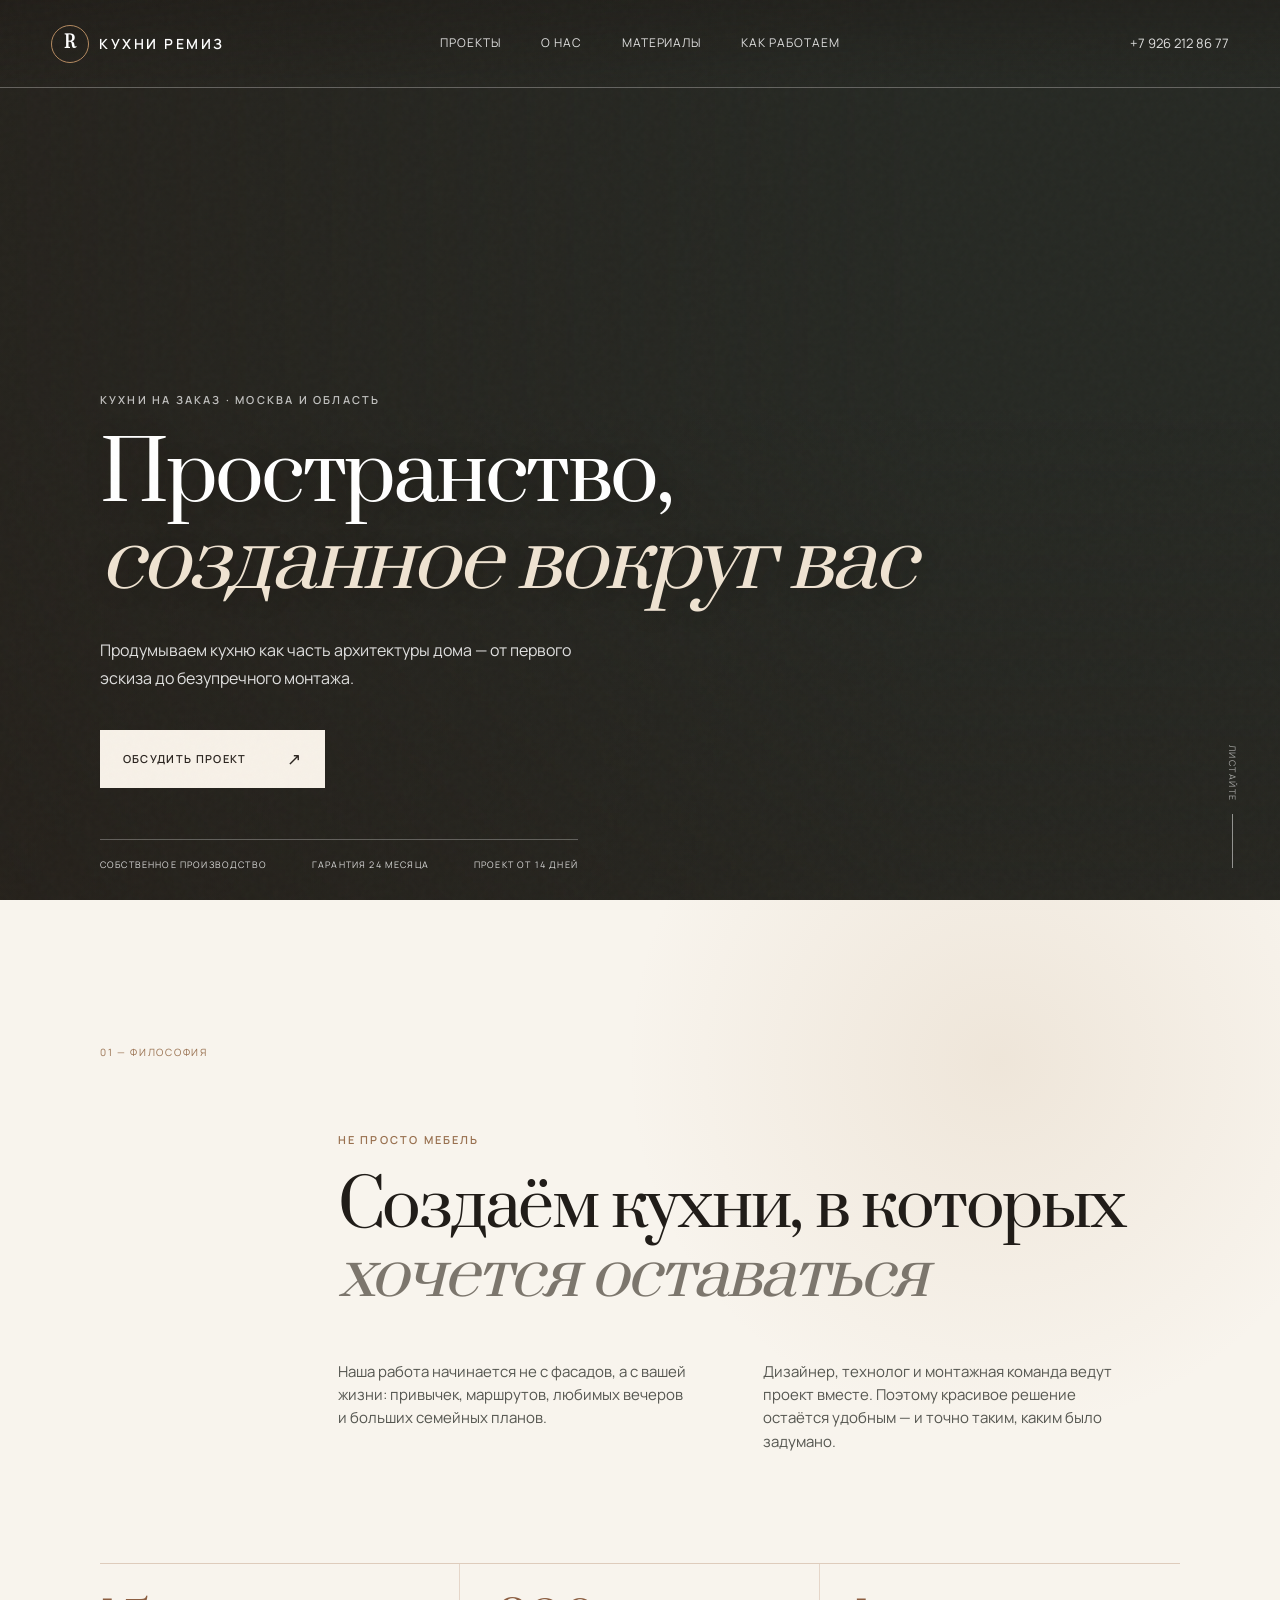
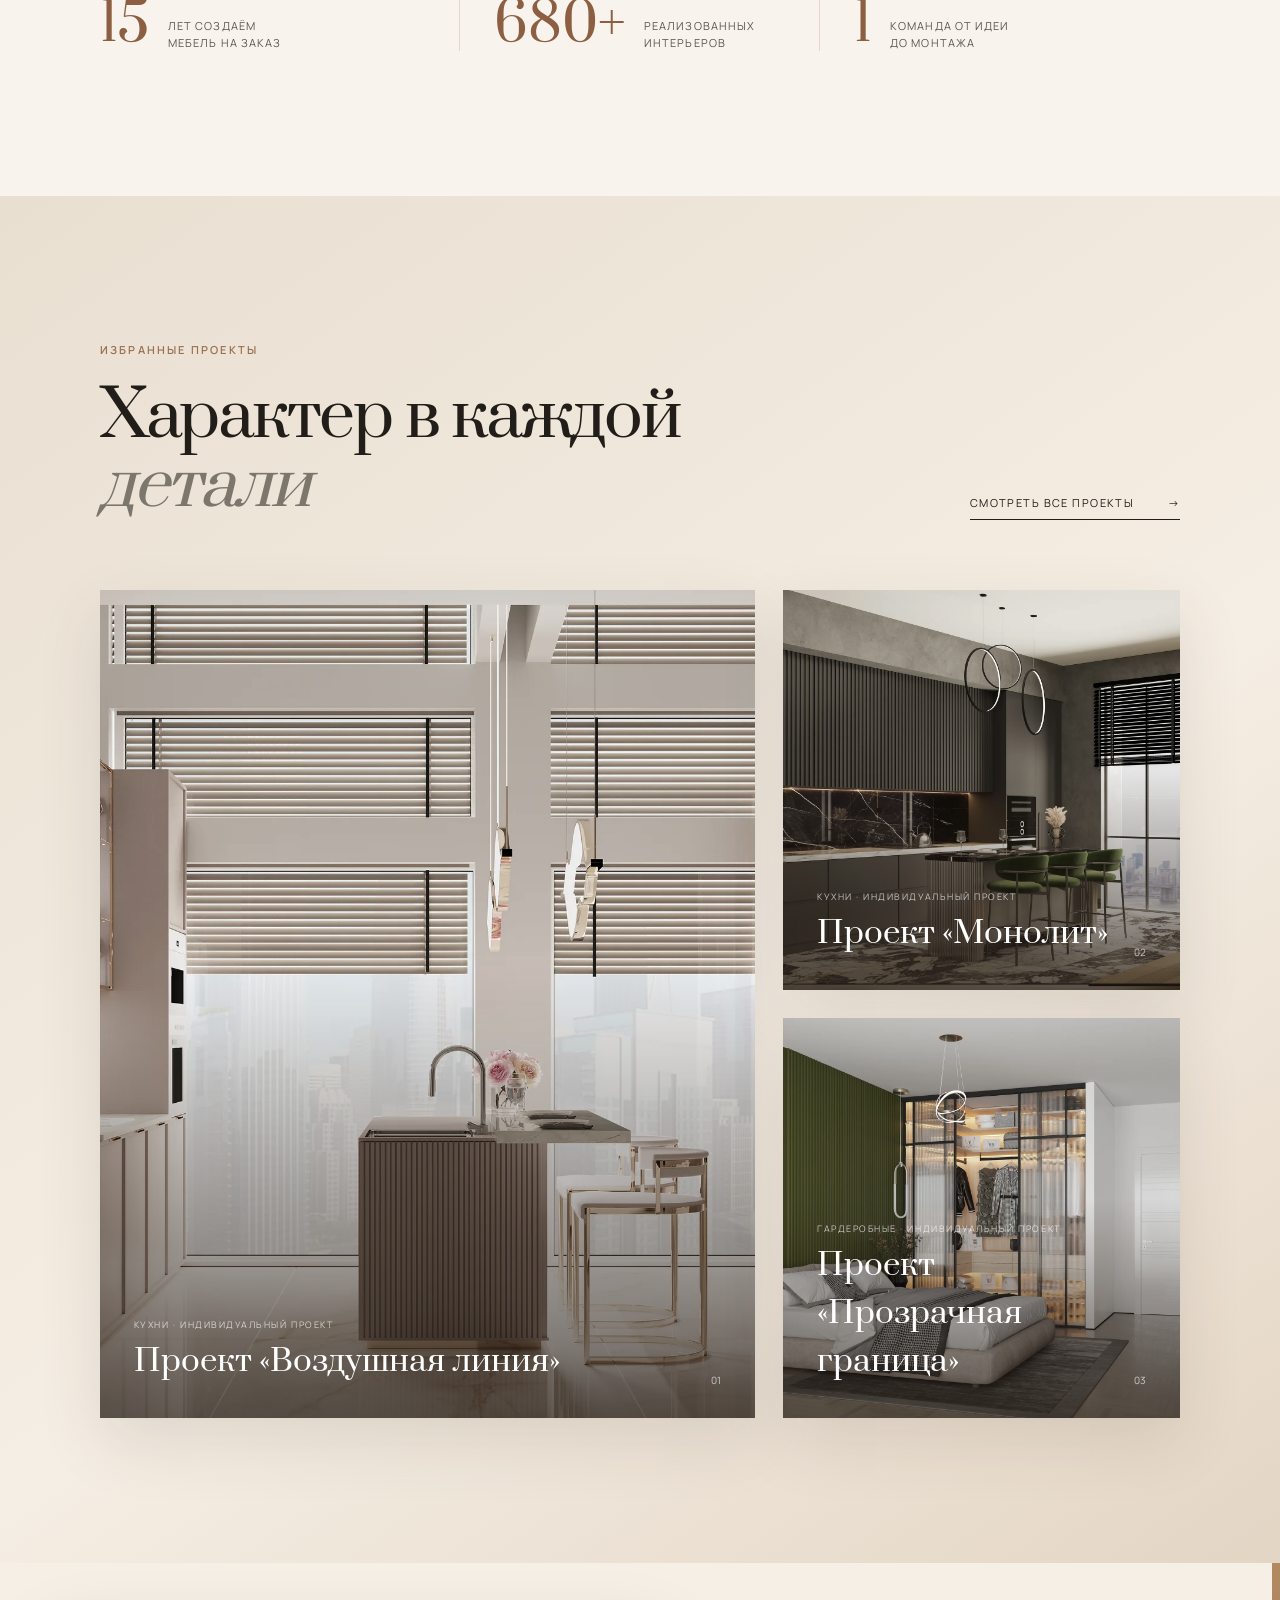
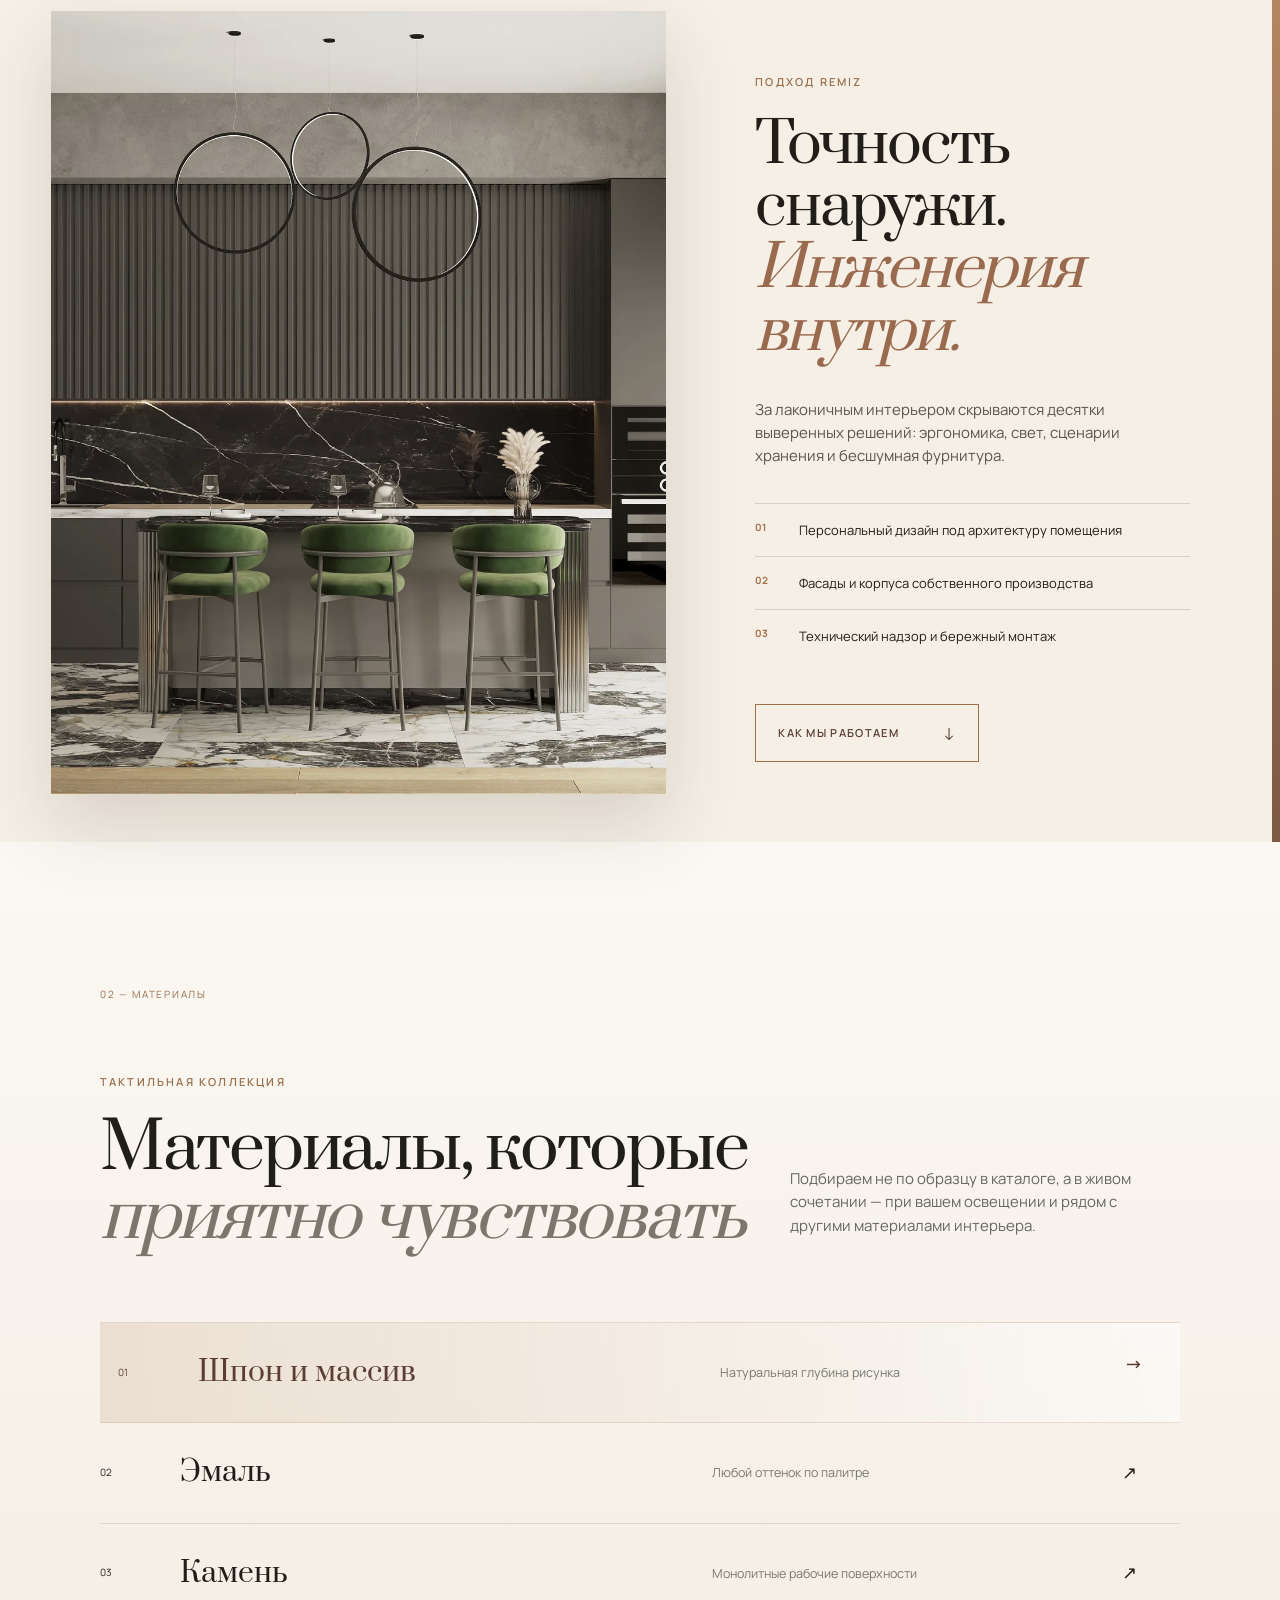
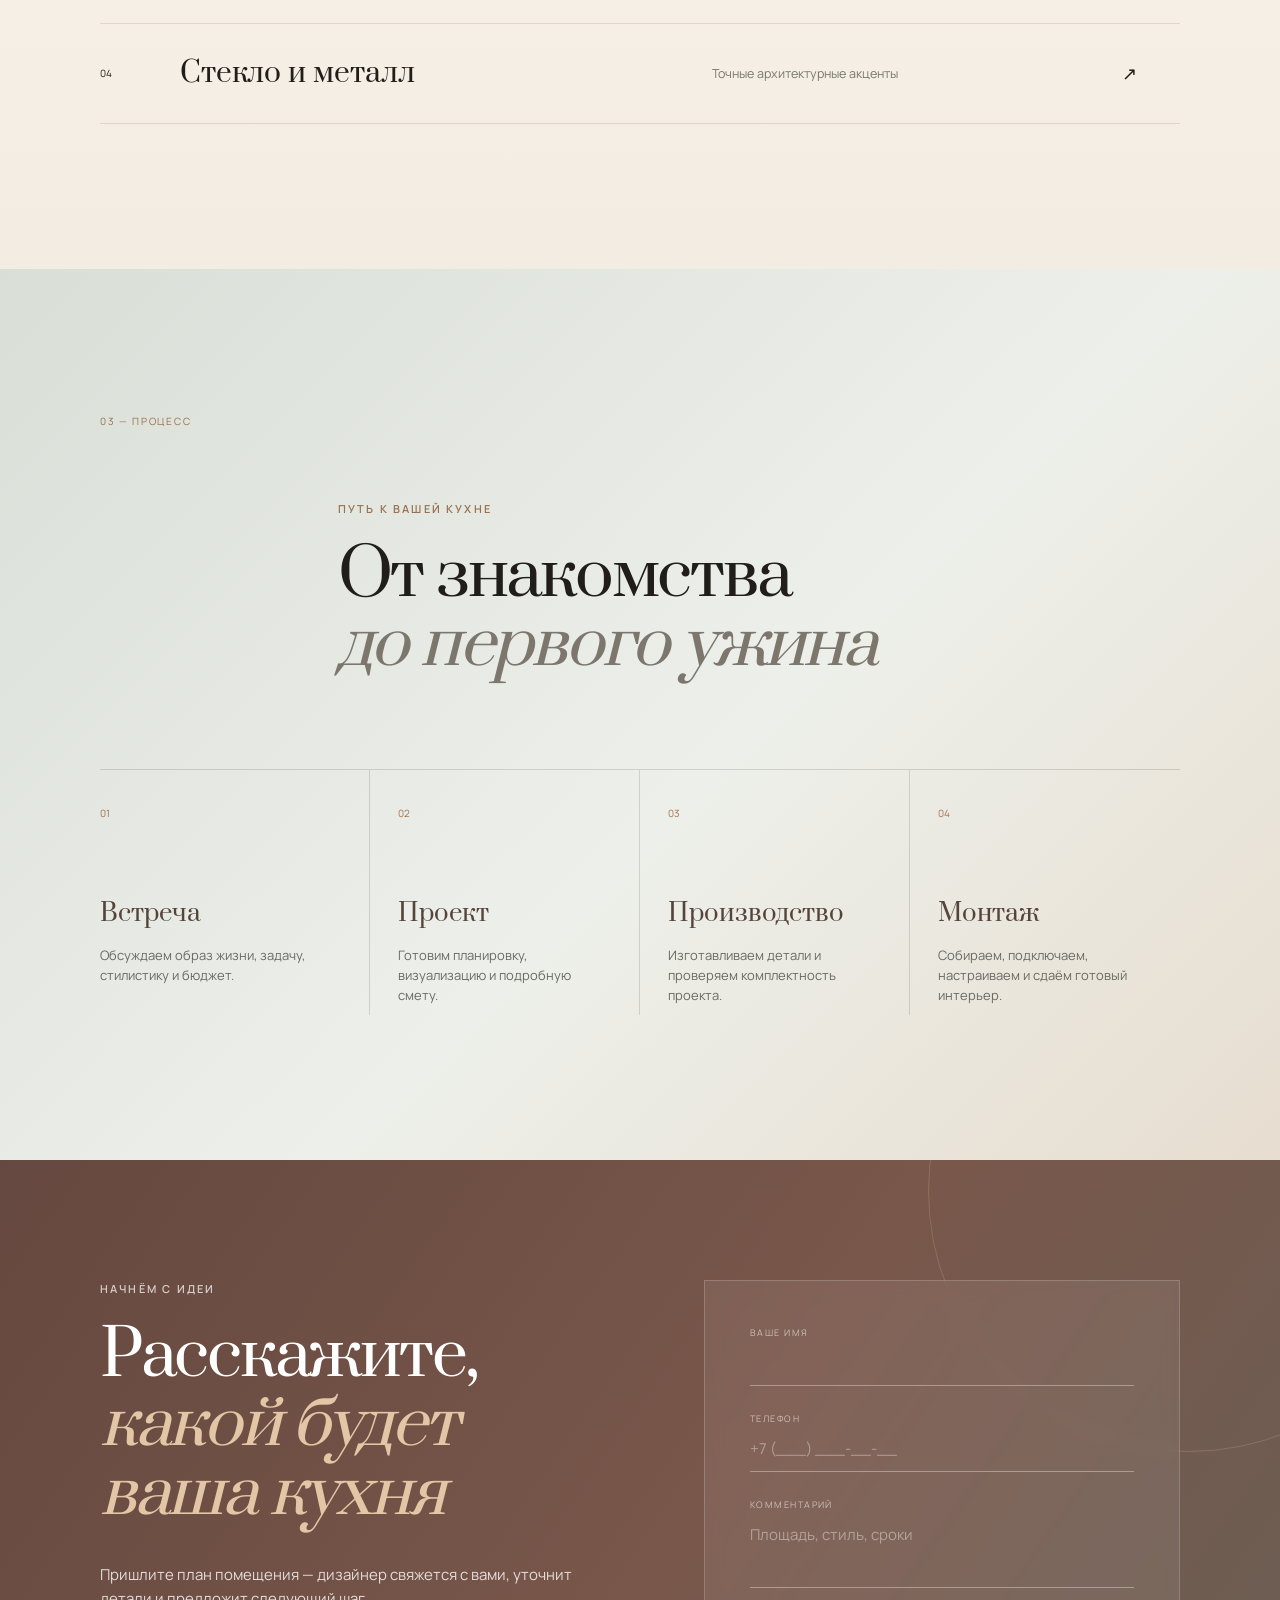
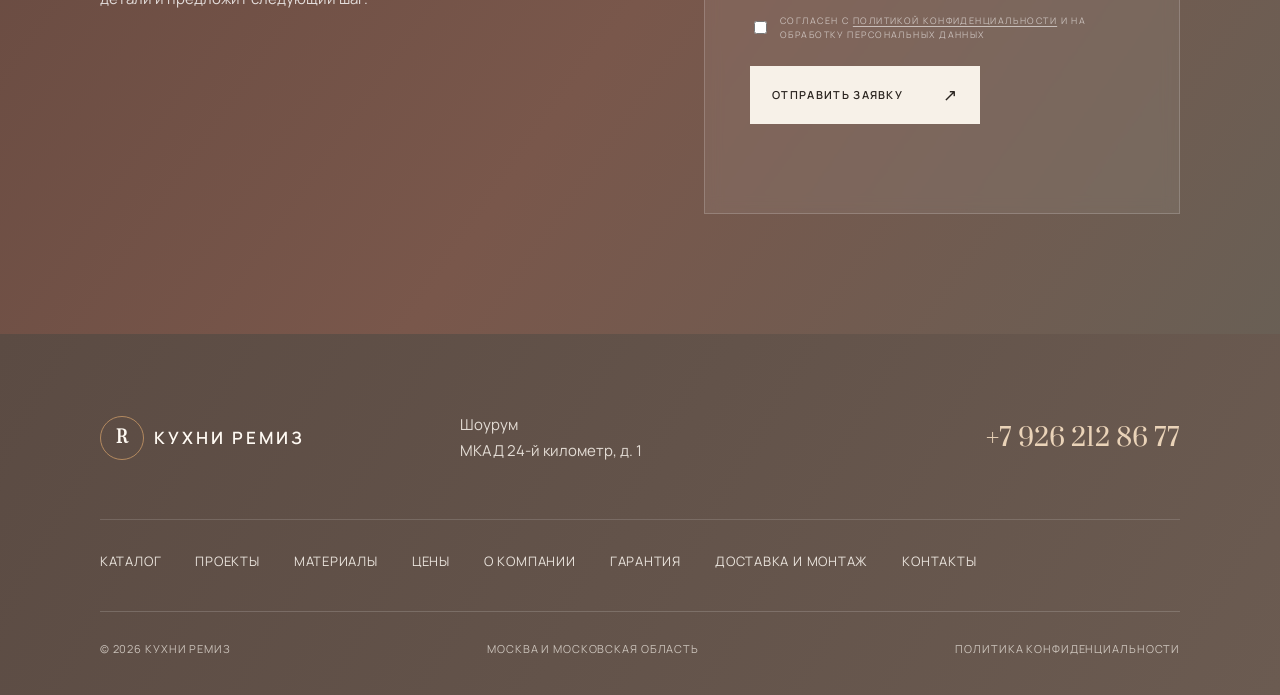
==== commit efb28af2: "Rename site logo to Kuhni Remiz" ====
--- a/index.html
+++ b/index.html
@@ -25,8 +25,8 @@
 <body>
   <div class="noise" aria-hidden="true"></div>
   <header class="site-header" id="top">
-    <a class="brand" href="#top" aria-label="Remiz, на главную">
-      <span class="brand-mark">R</span><span>REMIZ</span>
+    <a class="brand" href="#top" aria-label="Кухни Ремиз, на главную">
+      <span class="brand-mark">R</span><span>КУХНИ РЕМИЗ</span>
     </a>
     <nav class="desktop-nav" aria-label="Основная навигация">
       <a href="/proekty/">Проекты</a><a href="#approach">О нас</a><a href="#materials">Материалы</a><a href="#process">Как работаем</a>
@@ -146,11 +146,11 @@
   </main>
 
   <footer>
-    <div class="footer-top"><a class="brand" href="#top"><span class="brand-mark">R</span><span>REMIZ</span></a><p>Шоурум<br>МКАД 24-й километр, д. 1</p><a href="tel:+79262128677">+7 926 212 86 77</a></div>
+    <div class="footer-top"><a class="brand" href="#top"><span class="brand-mark">R</span><span>КУХНИ РЕМИЗ</span></a><p>Шоурум<br>МКАД 24-й километр, д. 1</p><a href="tel:+79262128677">+7 926 212 86 77</a></div>
     <nav class="footer-seo-nav" aria-label="Разделы сайта"><a href="catalog/">Каталог</a><a href="/proekty/">Проекты</a><a href="materialy/">Материалы</a><a href="ceny/">Цены</a><a href="o-kompanii/">О компании</a><a href="garantiya/">Гарантия</a><a href="oplata-i-dostavka/">Доставка и монтаж</a><a href="kontakty/">Контакты</a></nav>
-    <div class="footer-bottom"><span>© 2026 Remiz</span><span>Москва и Московская область</span><a href="/politika-konfidencialnosti/">Политика конфиденциальности</a></div>
+    <div class="footer-bottom"><span>© 2026 Кухни Ремиз</span><span>Москва и Московская область</span><a href="/politika-konfidencialnosti/">Политика конфиденциальности</a></div>
   </footer>
-  <script src="projects-data.js?v=20260911-2"></script>
+  <script src="projects-data.js?v=20260911-3"></script>
   <script src="script.js?v=20260911-1"></script>
 </body>
 </html>
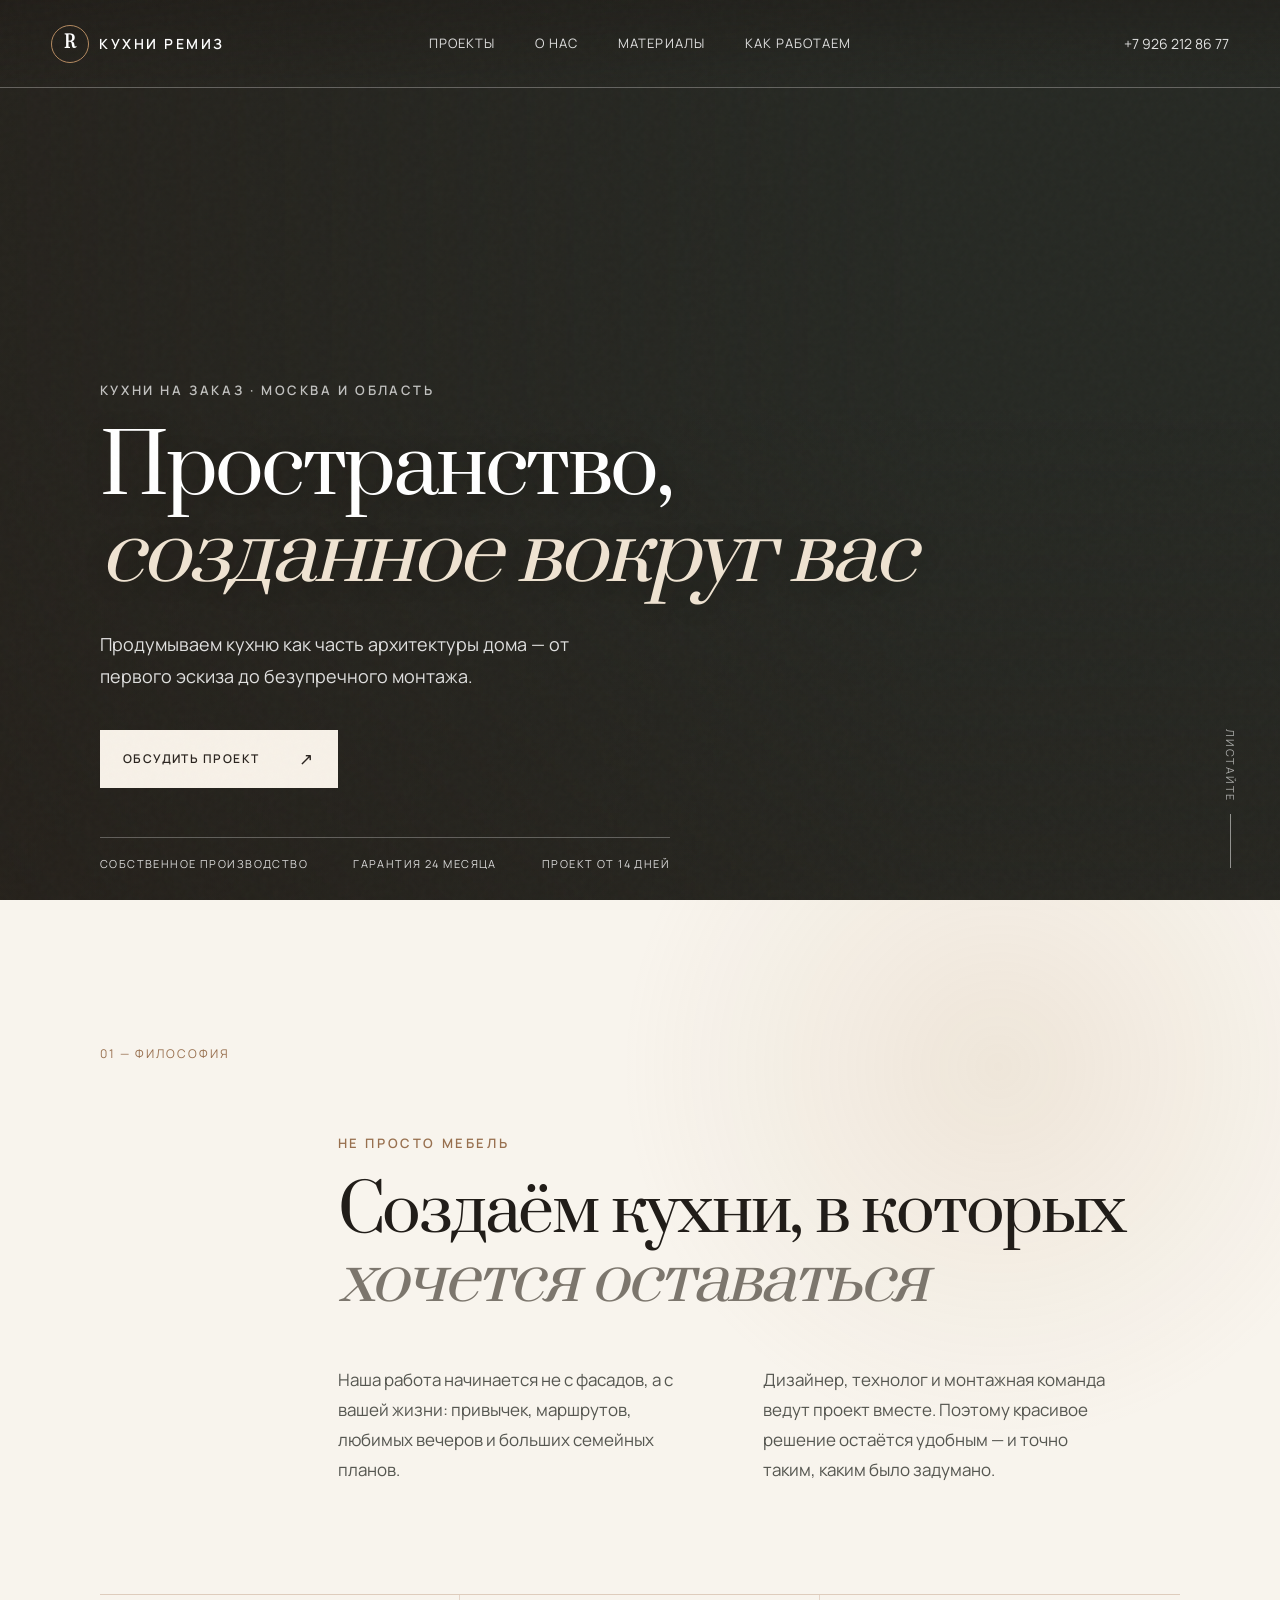
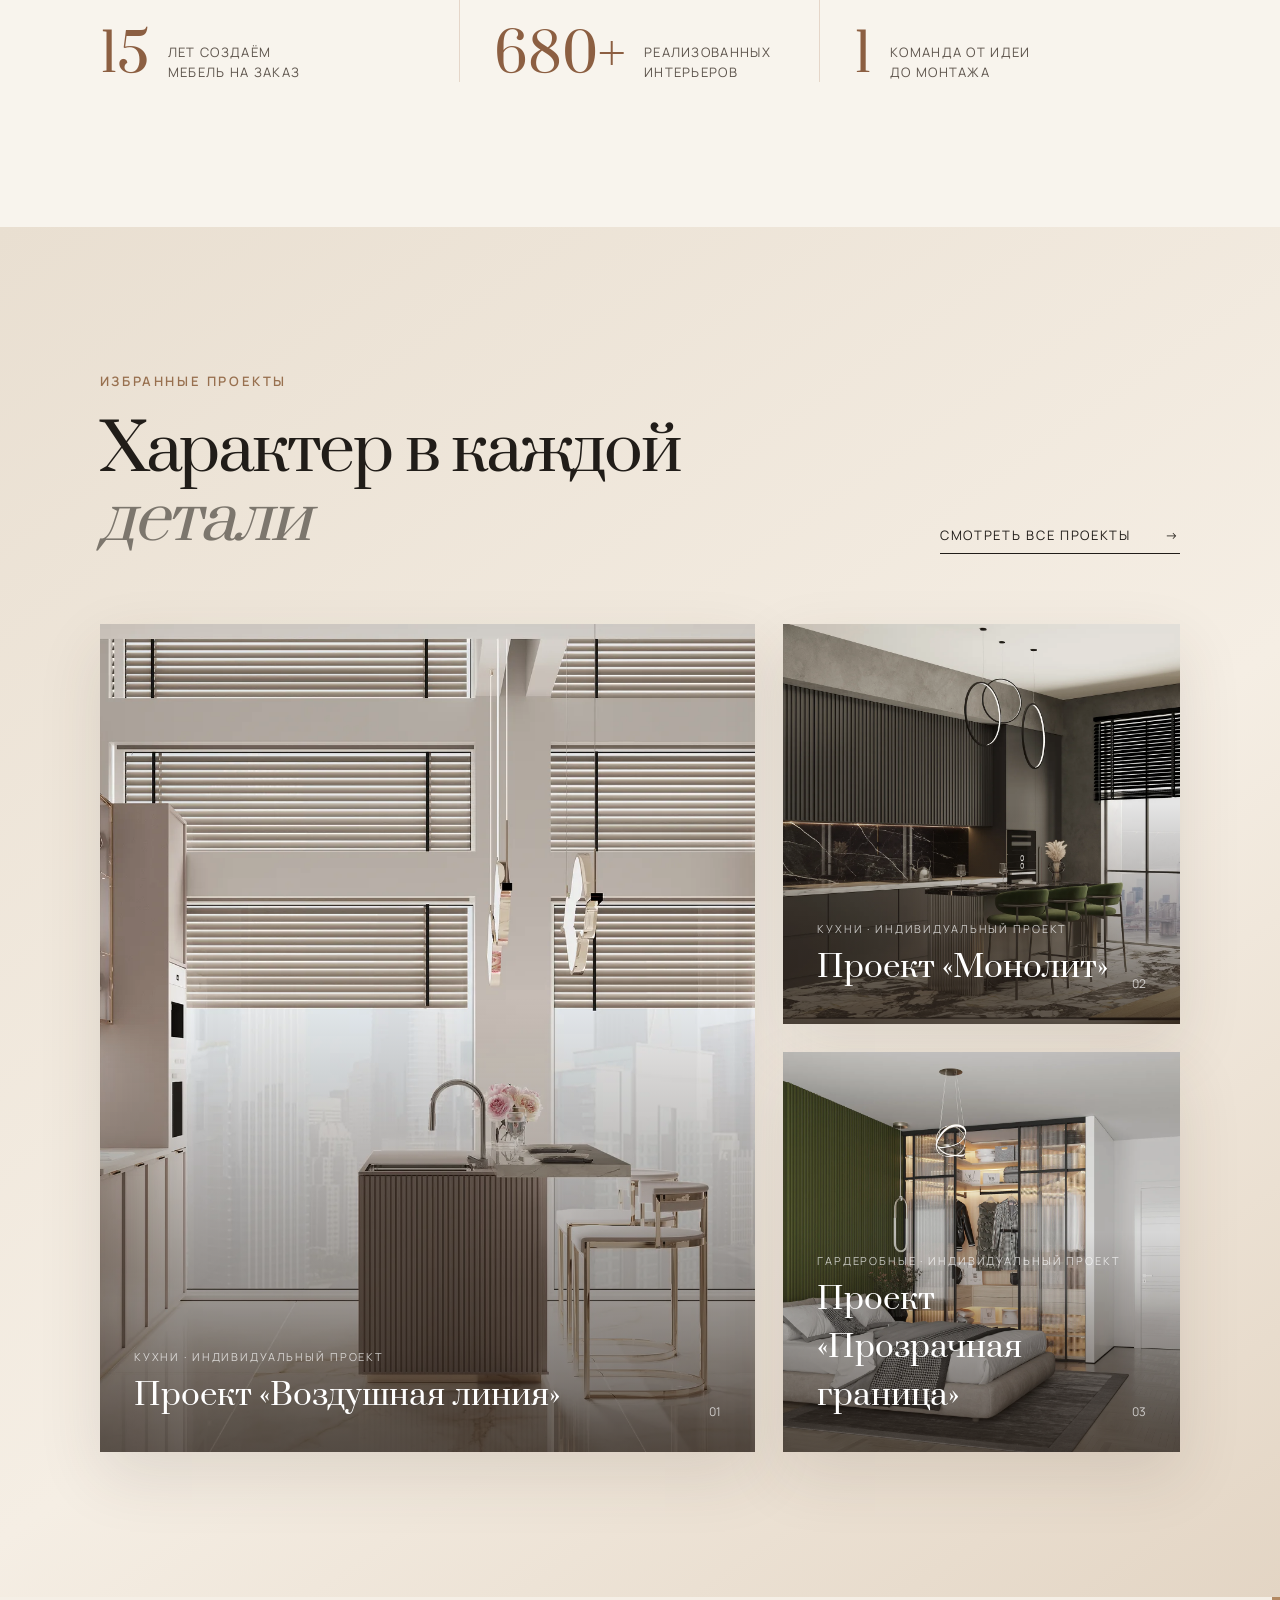
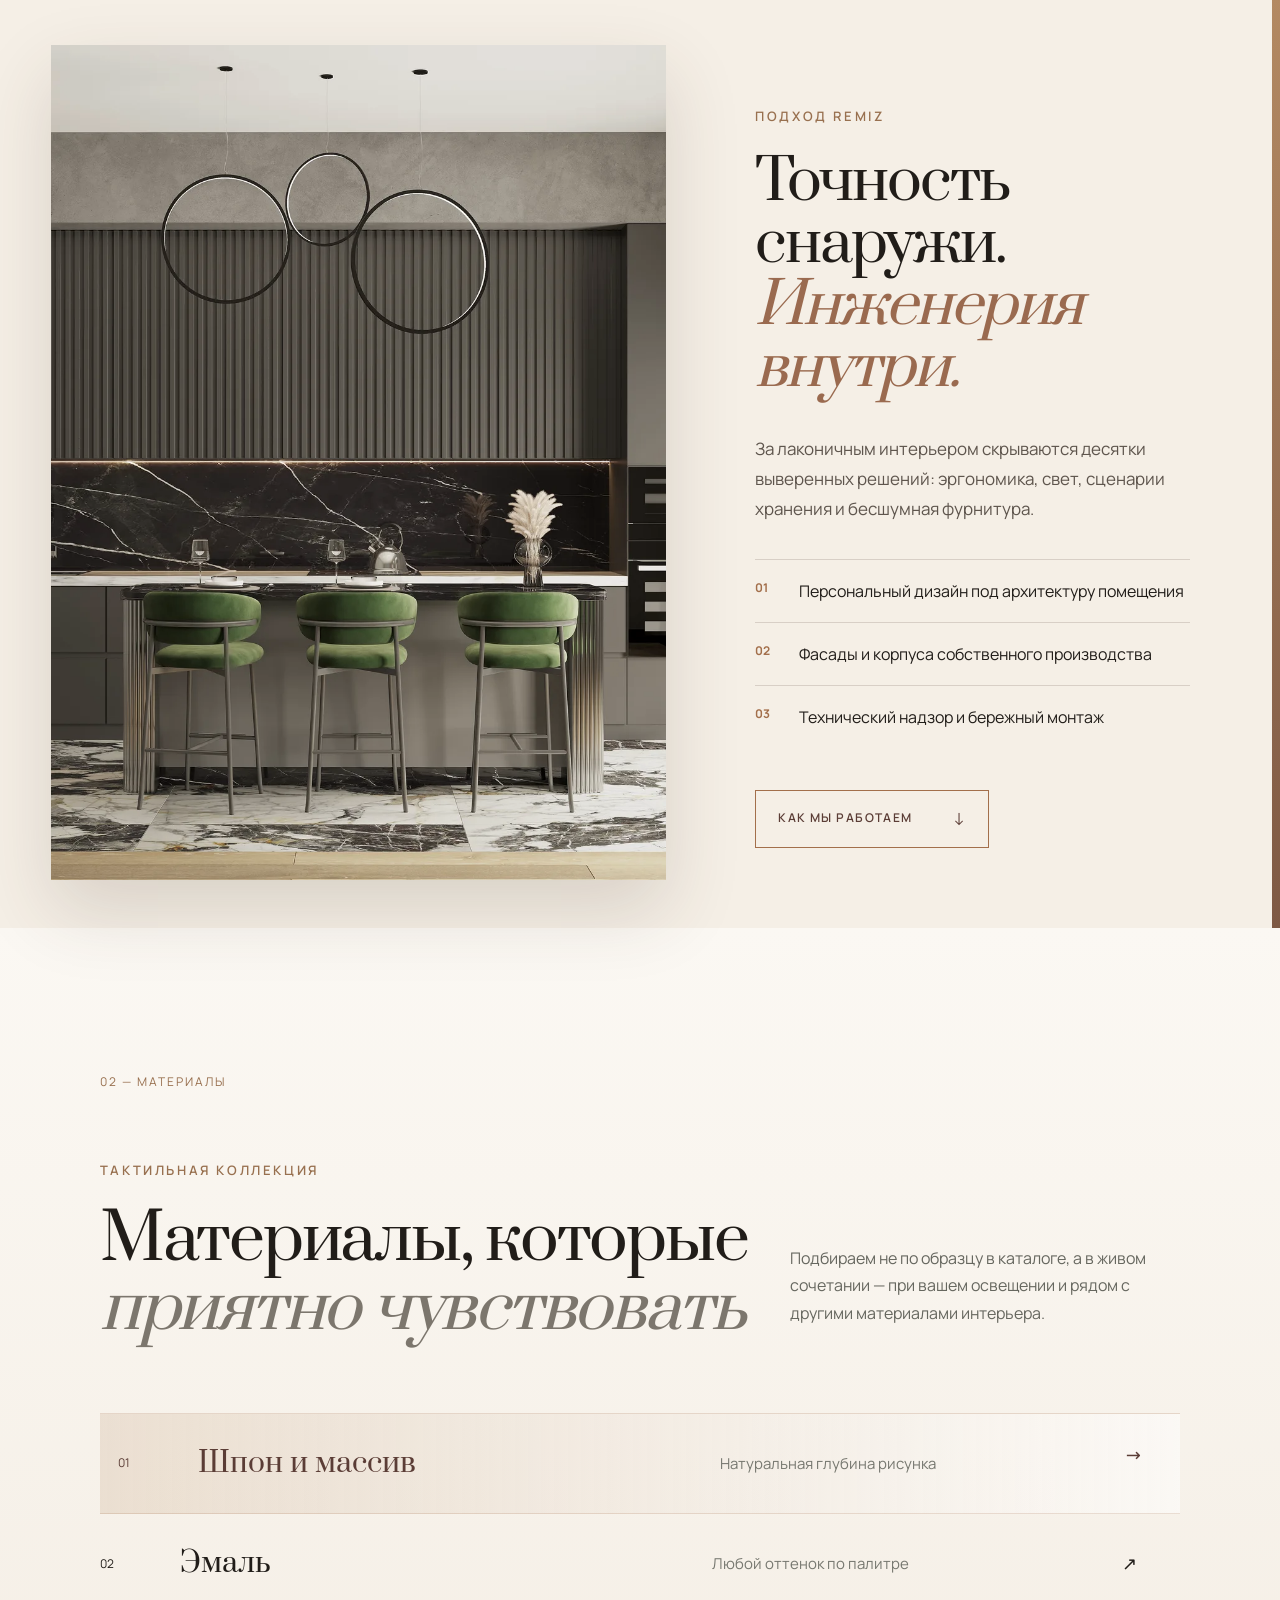
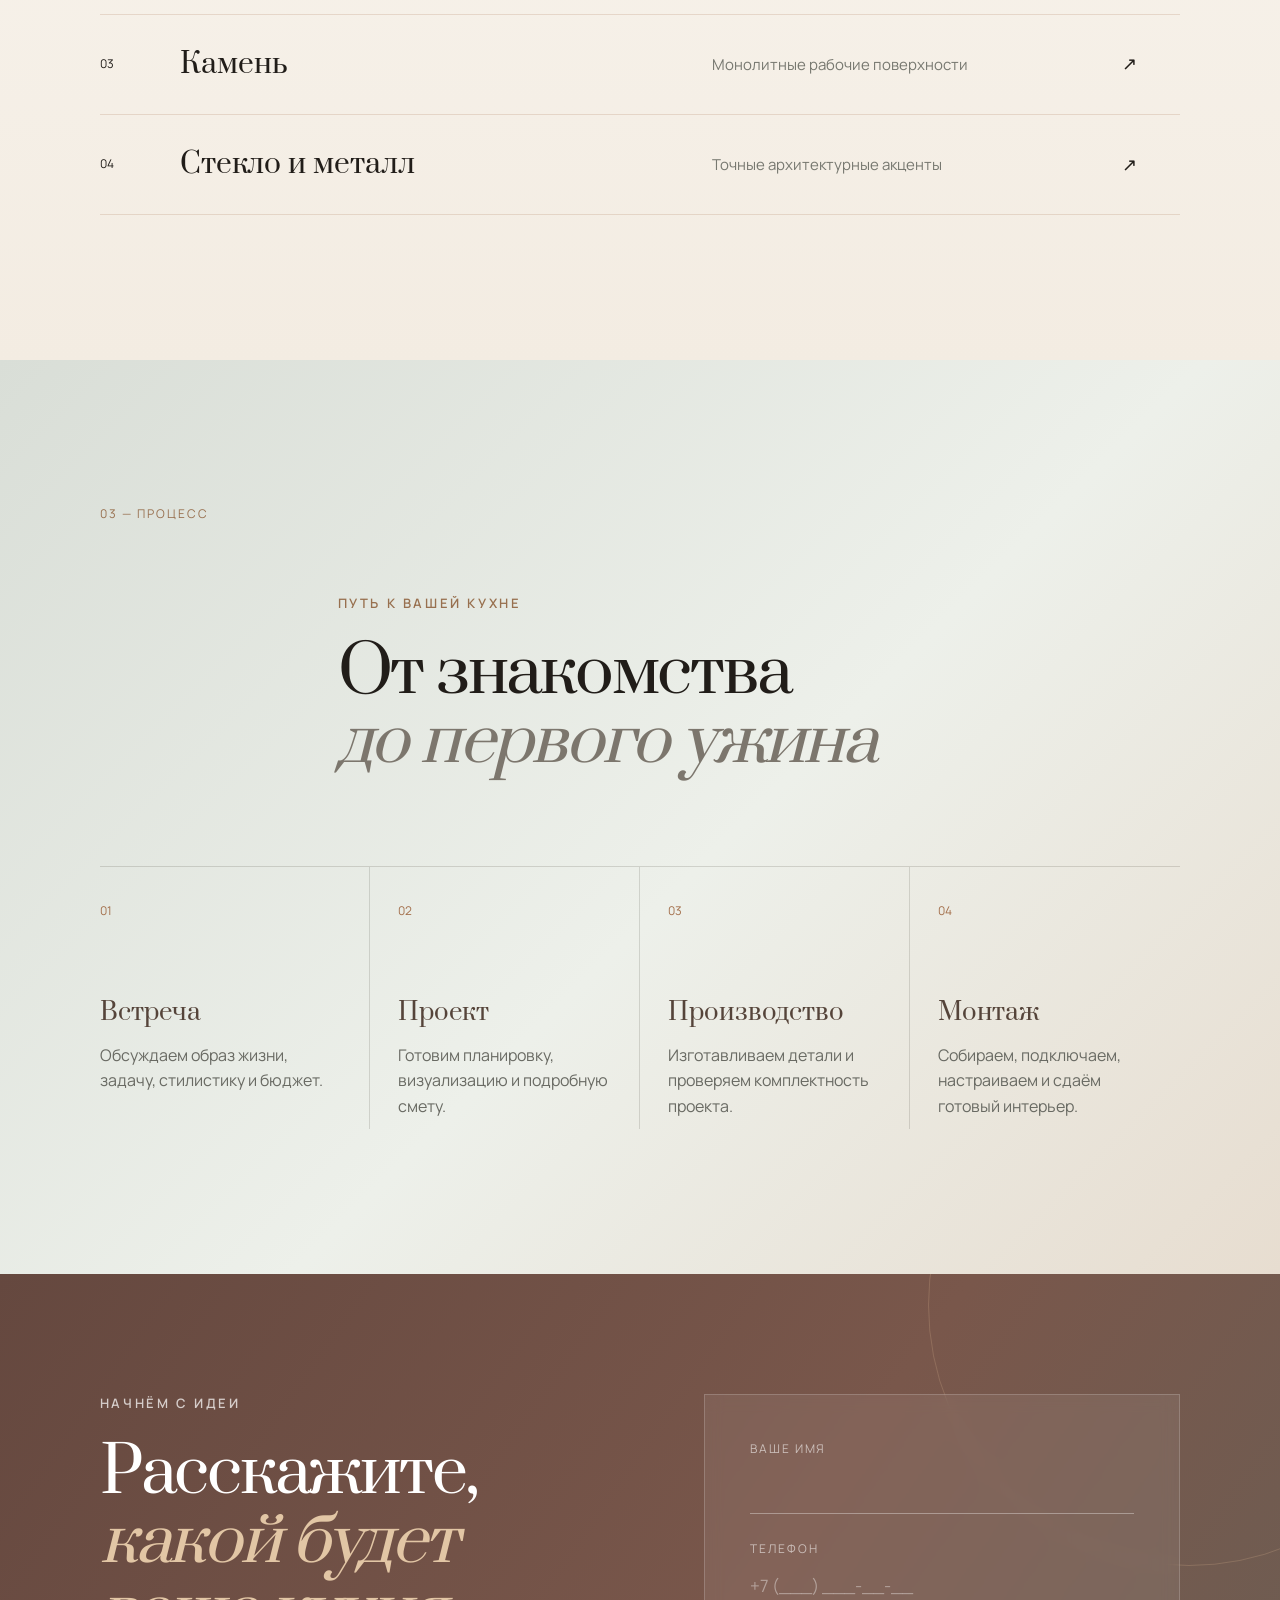
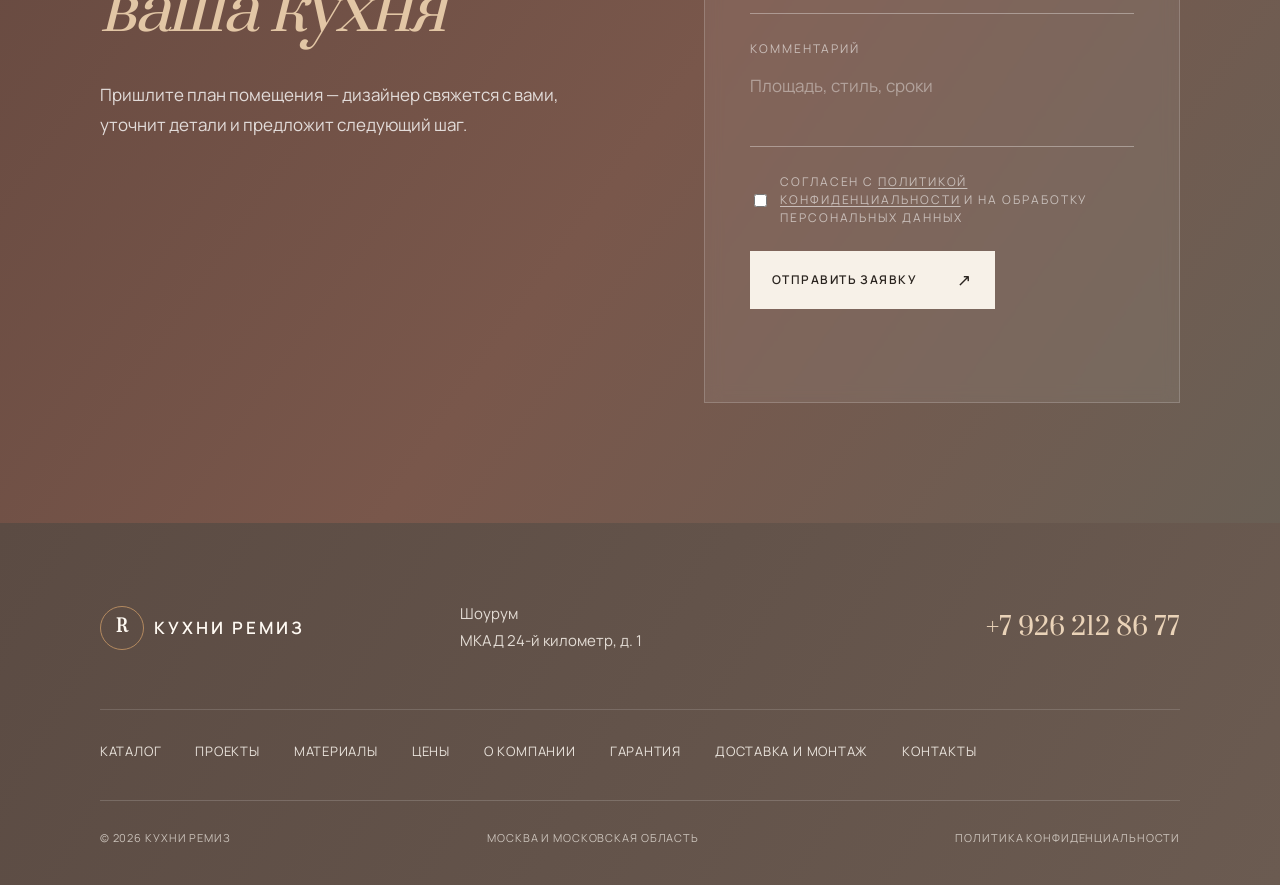
==== commit 2e2fb709: "Improve home page typography readability" ====
--- a/index.html
+++ b/index.html
@@ -17,28 +17,14 @@
   <link rel="preconnect" href="https://fonts.googleapis.com">
   <link rel="preconnect" href="https://fonts.gstatic.com" crossorigin>
   <link href="https://fonts.googleapis.com/css2?family=Manrope:wght@400;500;600&family=Prata&display=swap" rel="stylesheet">
-  <link rel="stylesheet" href="style.css?v=20260816-2">
+  <link rel="stylesheet" href="style.css?v=20260911-2">
   <script type="application/ld+json">
   {"@context":"https://schema.org","@type":"FurnitureStore","name":"REMIZ","url":"https://kuhni-remiz.ru/","image":"https://kuhni-remiz.ru/assets/portfolio/kitchen-01/02.webp","telephone":"+7-926-212-86-77","priceRange":"₽₽₽","address":{"@type":"PostalAddress","addressLocality":"Москва","streetAddress":"МКАД 24-й километр, д. 1","addressCountry":"RU"},"areaServed":["Москва","Московская область"]}
   </script>
 </head>
 <body>
   <div class="noise" aria-hidden="true"></div>
-  <header class="site-header" id="top">
-    <a class="brand" href="#top" aria-label="Кухни Ремиз, на главную">
-      <span class="brand-mark">R</span><span>КУХНИ РЕМИЗ</span>
-    </a>
-    <nav class="desktop-nav" aria-label="Основная навигация">
-      <a href="/proekty/">Проекты</a><a href="#approach">О нас</a><a href="#materials">Материалы</a><a href="#process">Как работаем</a>
-    </nav>
-    <div class="header-side">
-      <a class="phone" href="tel:+79262128677">+7 926 212 86 77</a>
-      <button class="menu-toggle" type="button" aria-expanded="false" aria-controls="mobile-nav"><span></span><span></span></button>
-    </div>
-    <nav class="mobile-nav" id="mobile-nav" aria-label="Мобильная навигация">
-      <a href="/proekty/">Проекты</a><a href="#approach">О нас</a><a href="#materials">Материалы</a><a href="#process">Как работаем</a><a href="#contact">Обсудить проект</a>
-    </nav>
-  </header>
+  <div data-site-header="home"></div>
 
   <main>
     <section class="hero">
@@ -145,11 +131,7 @@
     </section>
   </main>
 
-  <footer>
-    <div class="footer-top"><a class="brand" href="#top"><span class="brand-mark">R</span><span>КУХНИ РЕМИЗ</span></a><p>Шоурум<br>МКАД 24-й километр, д. 1</p><a href="tel:+79262128677">+7 926 212 86 77</a></div>
-    <nav class="footer-seo-nav" aria-label="Разделы сайта"><a href="catalog/">Каталог</a><a href="/proekty/">Проекты</a><a href="materialy/">Материалы</a><a href="ceny/">Цены</a><a href="o-kompanii/">О компании</a><a href="garantiya/">Гарантия</a><a href="oplata-i-dostavka/">Доставка и монтаж</a><a href="kontakty/">Контакты</a></nav>
-    <div class="footer-bottom"><span>© 2026 Кухни Ремиз</span><span>Москва и Московская область</span><a href="/politika-konfidencialnosti/">Политика конфиденциальности</a></div>
-  </footer>
+  <div data-site-footer></div><script src="/components.js?v=20260911-1"></script>
   <script src="projects-data.js?v=20260911-3"></script>
   <script src="script.js?v=20260911-1"></script>
 </body>
--- a/style.css
+++ b/style.css
@@ -81,3 +81,41 @@
 .hero-meta{bottom:28px}
 @media(max-width:900px){.hero-copy{top:auto;bottom:118px;transform:none;padding:0}}
 @media(max-width:600px){.hero-copy{bottom:112px}.hero-meta{bottom:22px}}
+
+/* Readable typography for the home page */
+body:not(.inner-page):not(.info-page):not(.legal-page){font-size:16px}
+body:not(.inner-page):not(.info-page):not(.legal-page) .desktop-nav{font-size:13px}
+body:not(.inner-page):not(.info-page):not(.legal-page) .phone{font-size:14px}
+body:not(.inner-page):not(.info-page):not(.legal-page) .kicker{font-size:13px;line-height:1.5}
+body:not(.inner-page):not(.info-page):not(.legal-page) .button{font-size:12px}
+body:not(.inner-page):not(.info-page):not(.legal-page) .hero-lead{font-size:18px}
+body:not(.inner-page):not(.info-page):not(.legal-page) .hero-meta span{font-size:11px;line-height:1.5}
+body:not(.inner-page):not(.info-page):not(.legal-page) .scroll-hint{font-size:11px}
+body:not(.inner-page):not(.info-page):not(.legal-page) .section-index{font-size:12px}
+body:not(.inner-page):not(.info-page):not(.legal-page) .manifesto-grid p{font-size:17px;line-height:1.75}
+body:not(.inner-page):not(.info-page):not(.legal-page) .numbers span{font-size:13px;line-height:1.55}
+body:not(.inner-page):not(.info-page):not(.legal-page) .text-link{font-size:13px}
+body:not(.inner-page):not(.info-page):not(.legal-page) .project-info small{font-size:11px}
+body:not(.inner-page):not(.info-page):not(.legal-page) .project-info>span{font-size:12px}
+body:not(.inner-page):not(.info-page):not(.legal-page) .image-note{font-size:12px}
+body:not(.inner-page):not(.info-page):not(.legal-page) .approach-copy>p:not(.kicker){font-size:17px;line-height:1.75}
+body:not(.inner-page):not(.info-page):not(.legal-page) .approach-copy li{font-size:16px;line-height:1.5;padding:19px 0}
+body:not(.inner-page):not(.info-page):not(.legal-page) .approach-copy li b{font-size:12px}
+body:not(.inner-page):not(.info-page):not(.legal-page) .heading-note{font-size:16px;line-height:1.7}
+body:not(.inner-page):not(.info-page):not(.legal-page) .material-row span{font-size:12px}
+body:not(.inner-page):not(.info-page):not(.legal-page) .material-row small{font-size:15px}
+body:not(.inner-page):not(.info-page):not(.legal-page) .timeline>article>span{font-size:12px}
+body:not(.inner-page):not(.info-page):not(.legal-page) .timeline p{font-size:16px;line-height:1.6}
+body:not(.inner-page):not(.info-page):not(.legal-page) .contact-copy>p:last-child{font-size:17px;line-height:1.75}
+body:not(.inner-page):not(.info-page):not(.legal-page) .contact-form label>span{font-size:12px}
+body:not(.inner-page):not(.info-page):not(.legal-page) .contact-form input,
+body:not(.inner-page):not(.info-page):not(.legal-page) .contact-form textarea{font-size:17px;padding:14px 0}
+body:not(.inner-page):not(.info-page):not(.legal-page) .consent{font-size:12px;line-height:1.5}
+body:not(.inner-page):not(.info-page):not(.legal-page) .form-status{font-size:14px}
+
+@media(max-width:600px){
+  body:not(.inner-page):not(.info-page):not(.legal-page) .hero-lead{font-size:16px}
+  body:not(.inner-page):not(.info-page):not(.legal-page) .hero-meta span{font-size:10px;max-width:31%}
+  body:not(.inner-page):not(.info-page):not(.legal-page) .manifesto-grid p{font-size:16px}
+  body:not(.inner-page):not(.info-page):not(.legal-page) .timeline p{font-size:15px}
+}
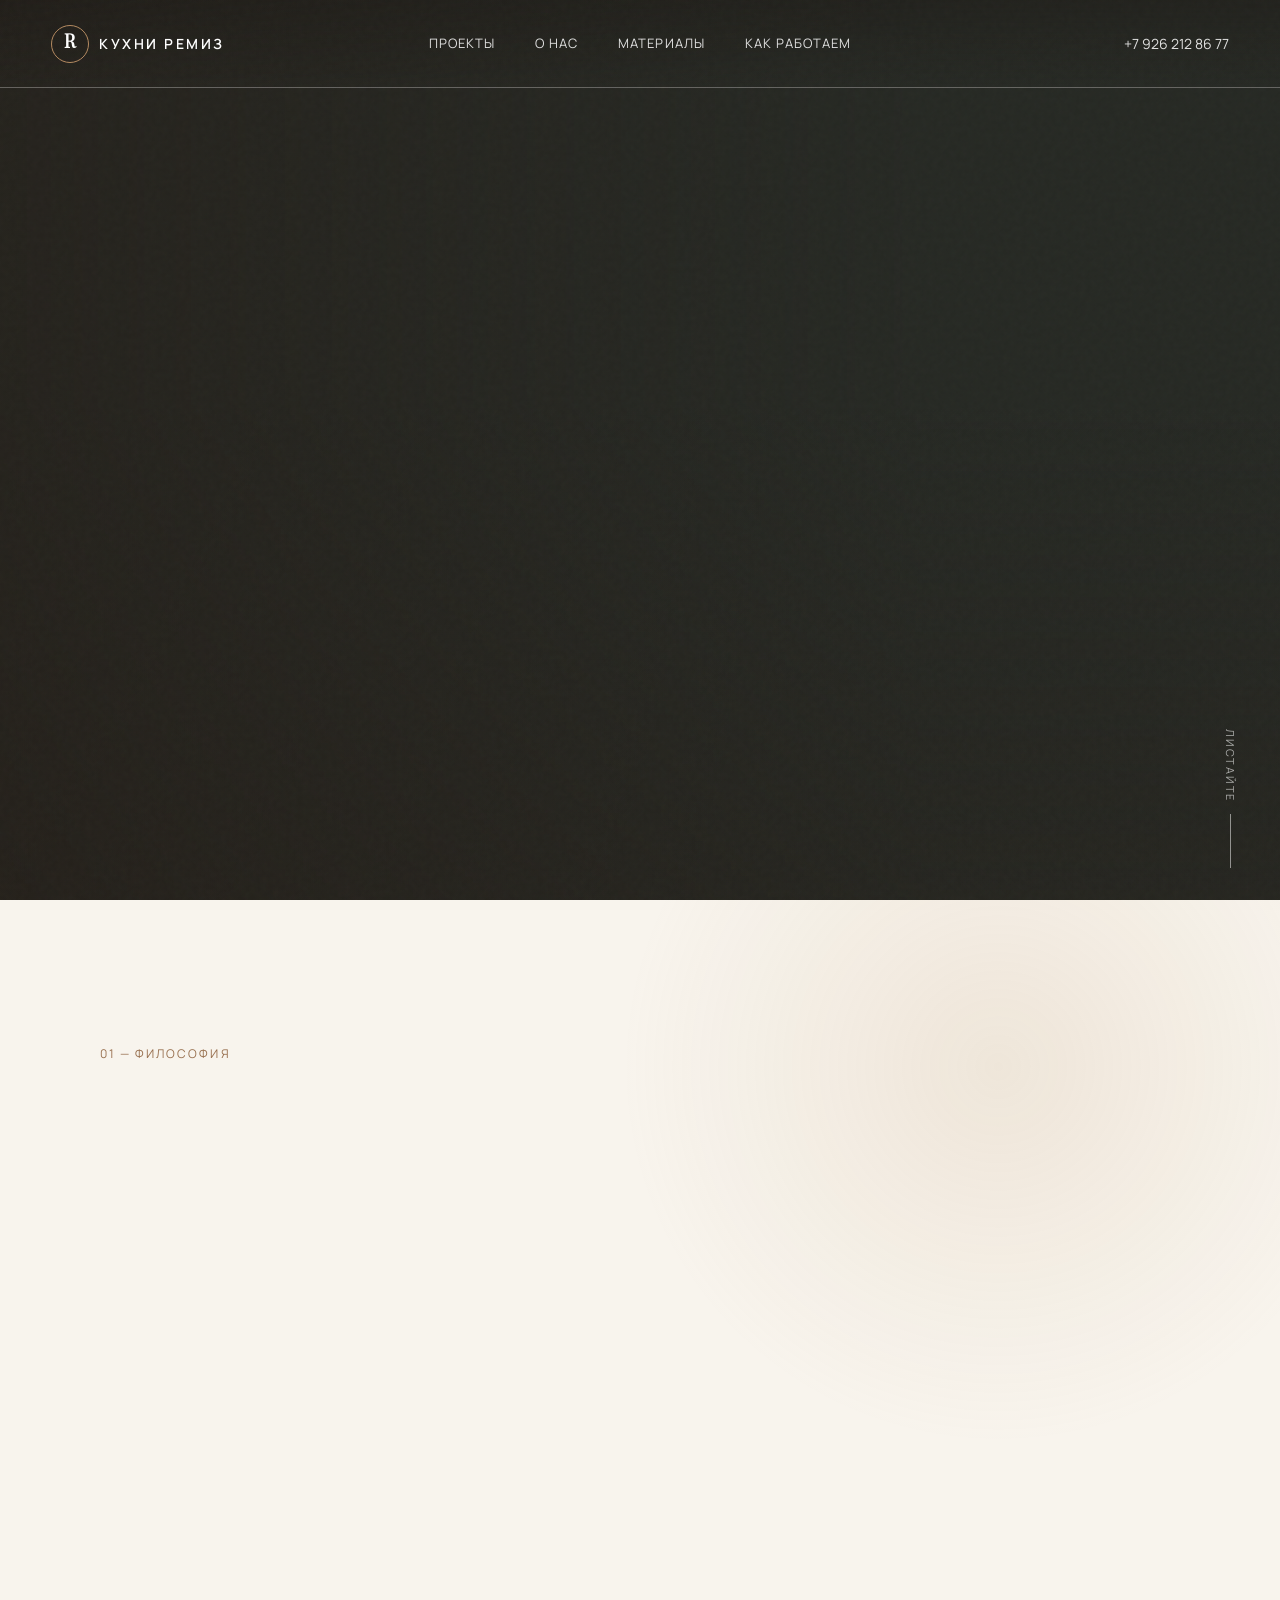
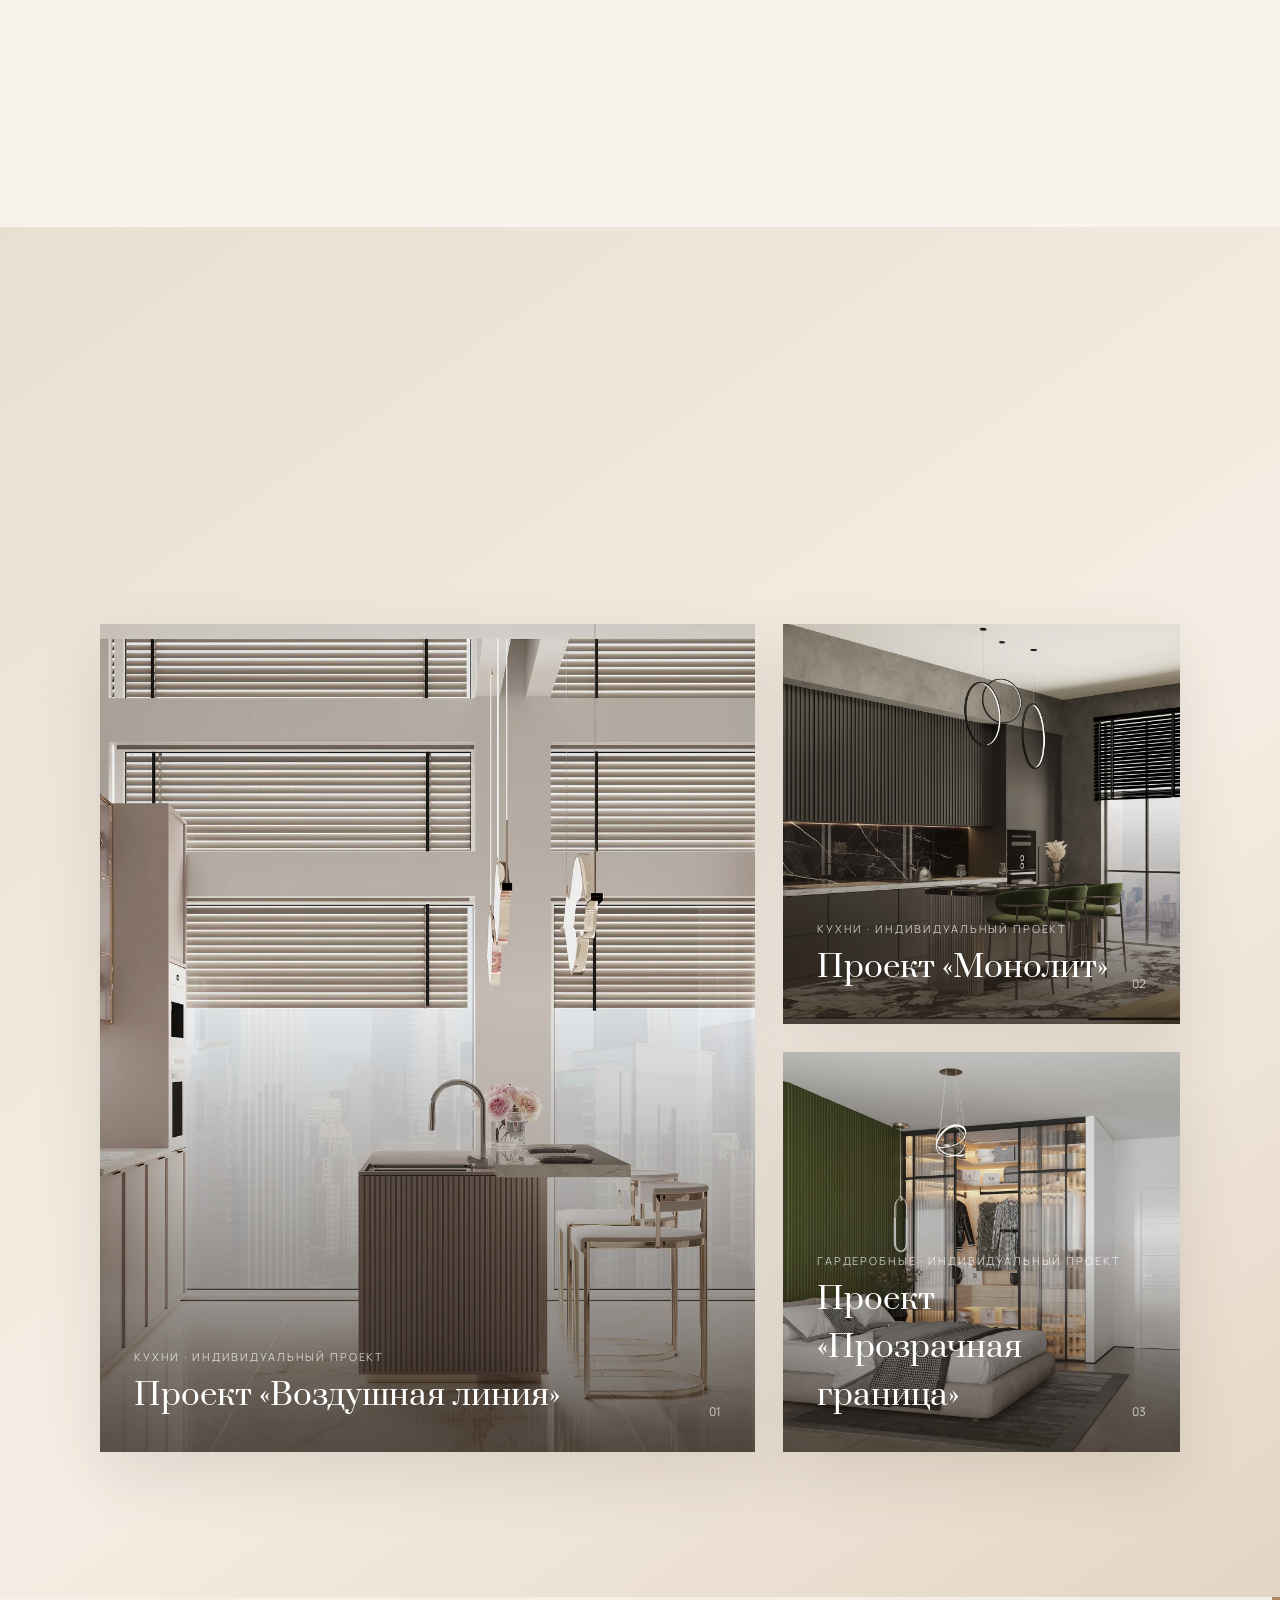
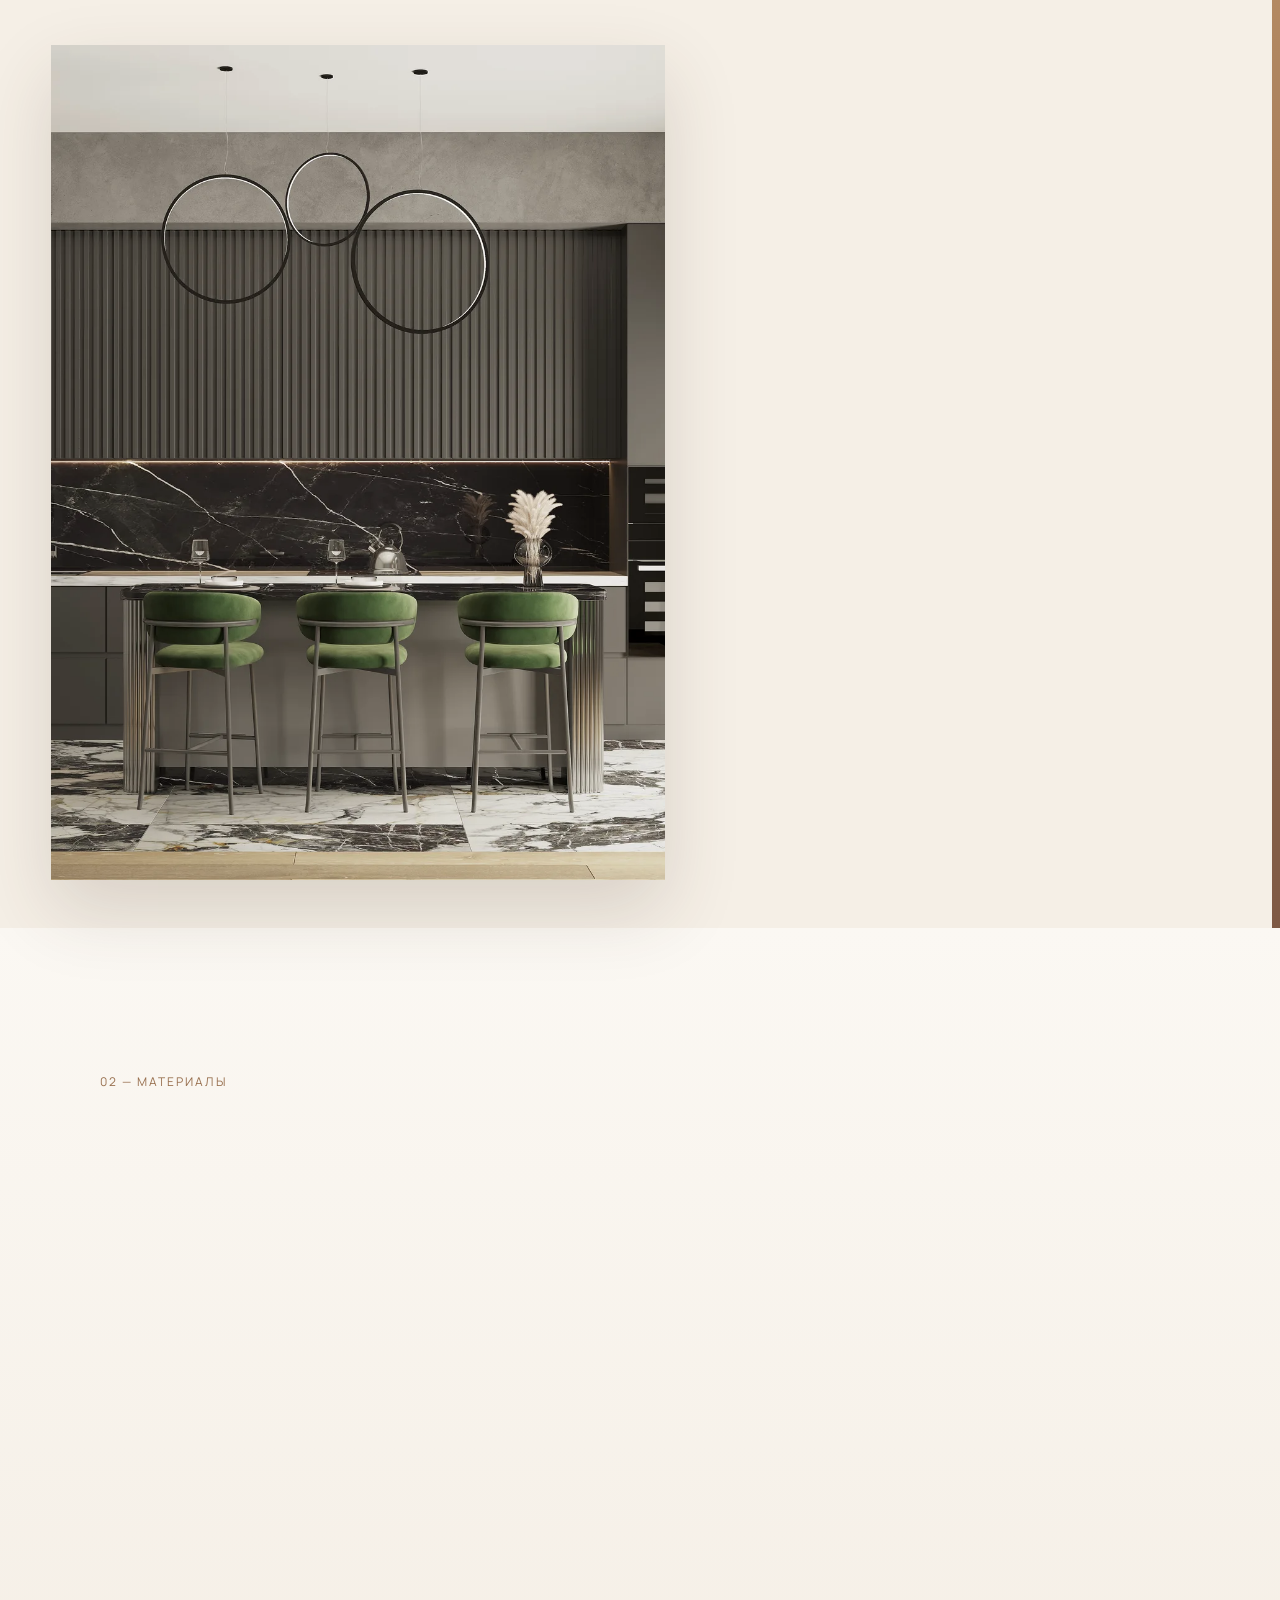
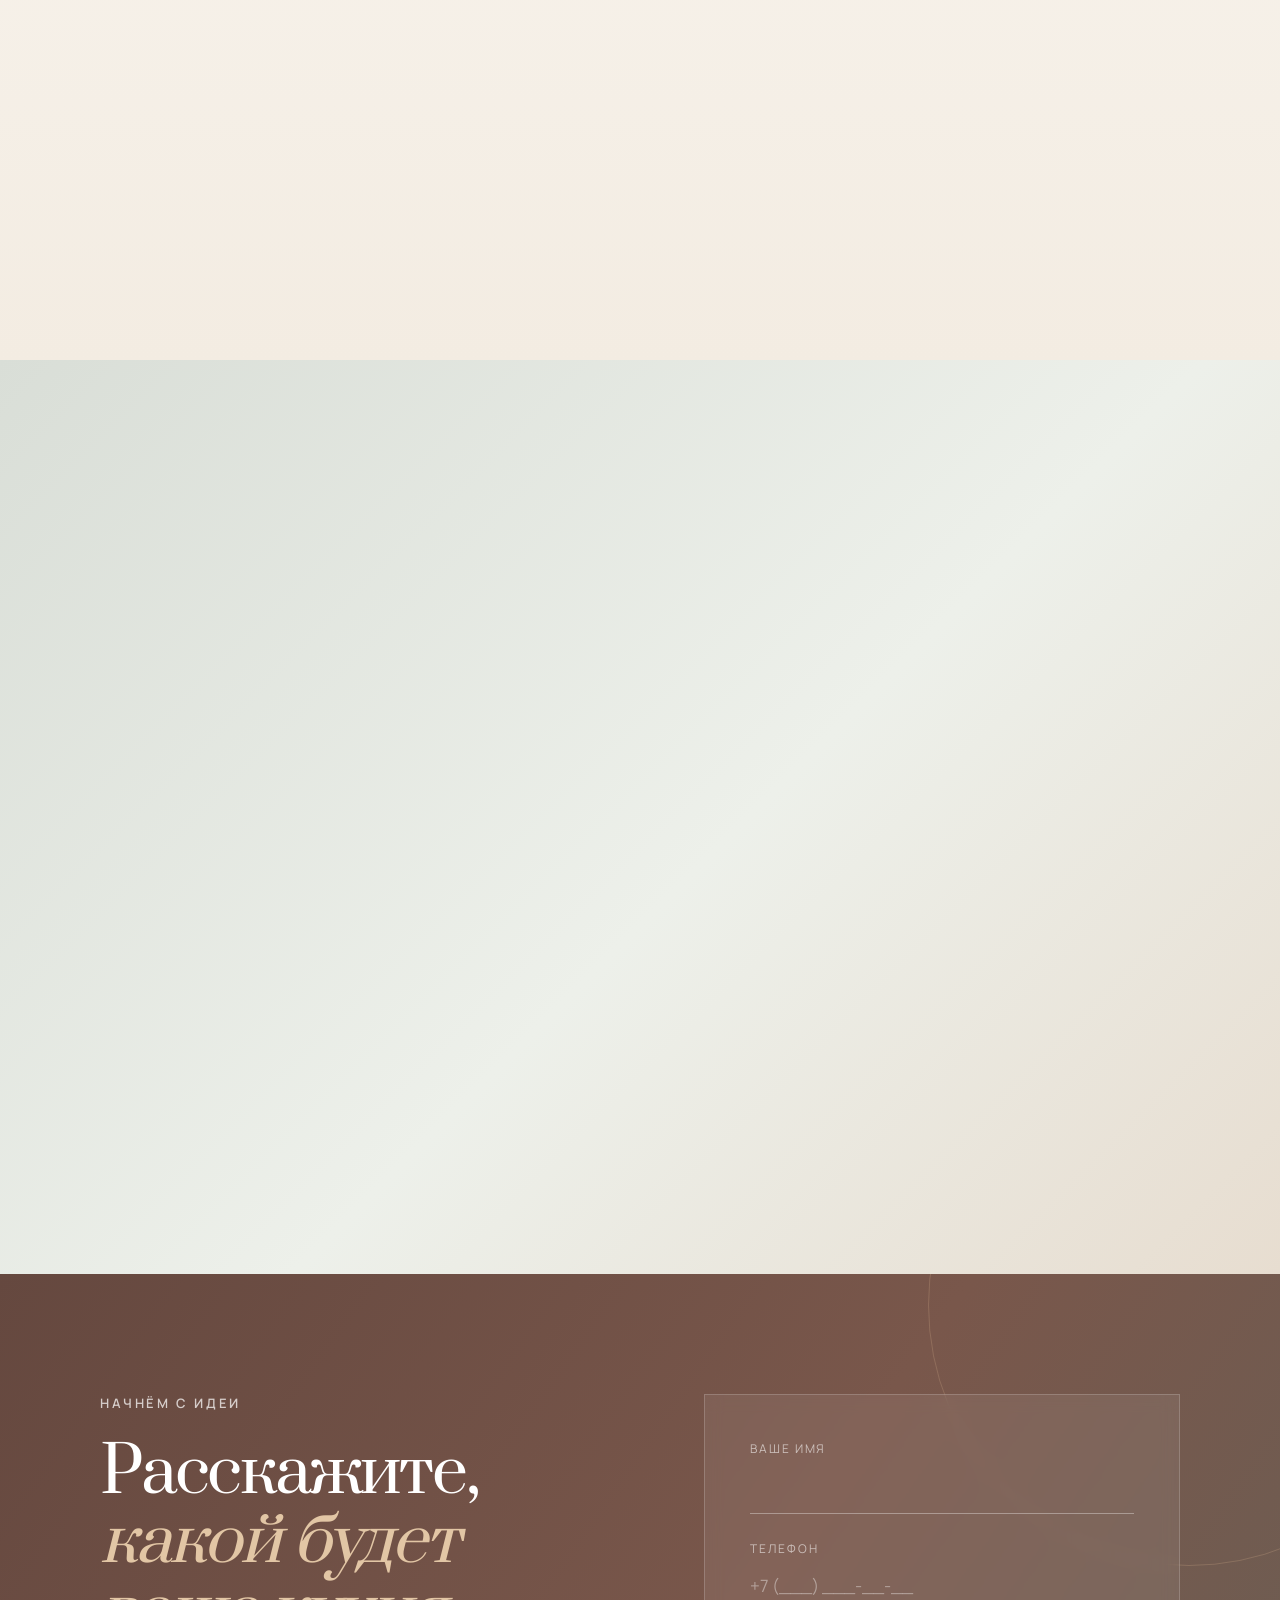
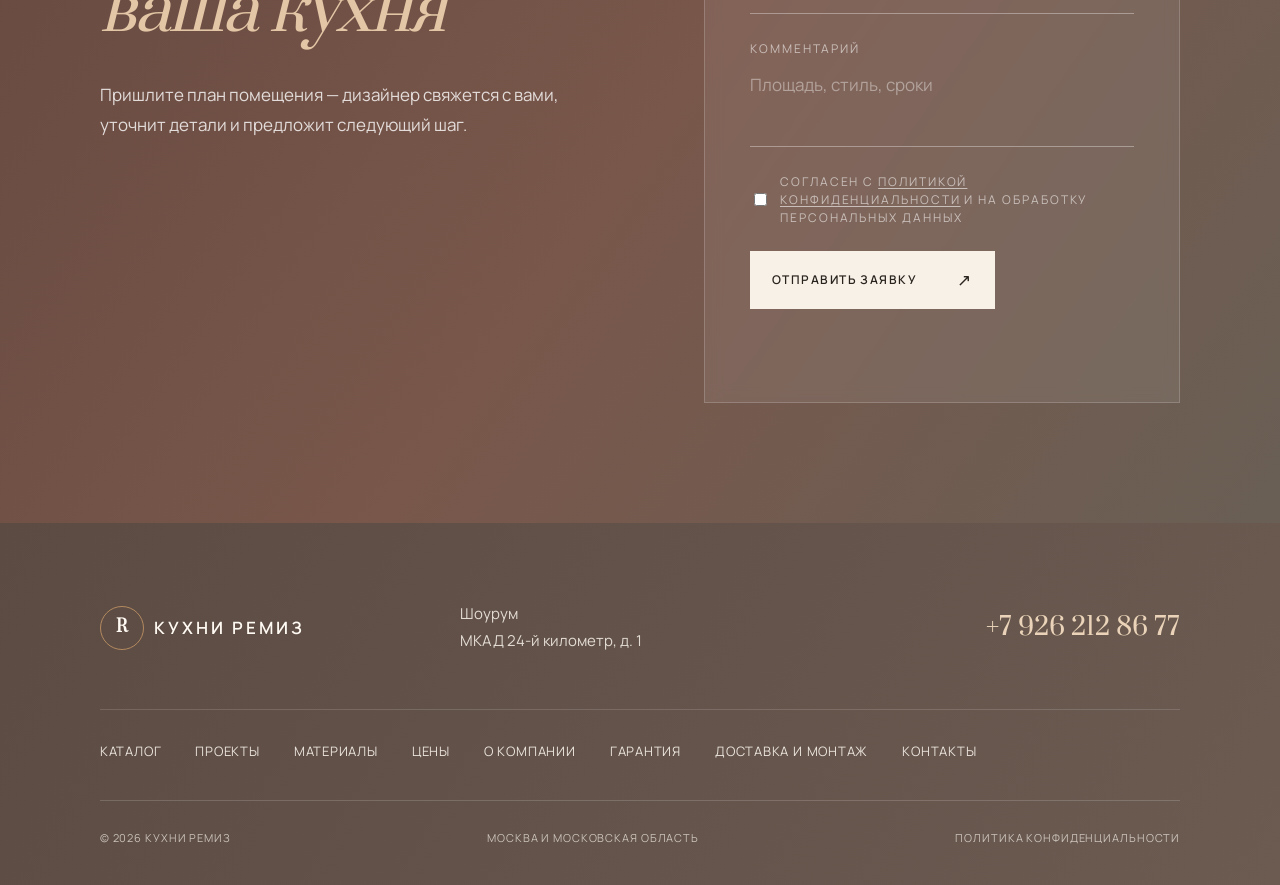
==== commit f408e471: "Unify reveal animations and lazy-load projects" ====
--- a/index.html
+++ b/index.html
@@ -17,7 +17,7 @@
   <link rel="preconnect" href="https://fonts.googleapis.com">
   <link rel="preconnect" href="https://fonts.gstatic.com" crossorigin>
   <link href="https://fonts.googleapis.com/css2?family=Manrope:wght@400;500;600&family=Prata&display=swap" rel="stylesheet">
-  <link rel="stylesheet" href="style.css?v=20260911-2">
+  <link rel="stylesheet" href="style.css?v=20261008-1">
   <script type="application/ld+json">
   {"@context":"https://schema.org","@type":"FurnitureStore","name":"REMIZ","url":"https://kuhni-remiz.ru/","image":"https://kuhni-remiz.ru/assets/portfolio/kitchen-01/02.webp","telephone":"+7-926-212-86-77","priceRange":"₽₽₽","address":{"@type":"PostalAddress","addressLocality":"Москва","streetAddress":"МКАД 24-й километр, д. 1","addressCountry":"RU"},"areaServed":["Москва","Московская область"]}
   </script>
@@ -131,7 +131,7 @@
     </section>
   </main>
 
-  <div data-site-footer></div><script src="/components.js?v=20260911-1"></script>
+  <div data-site-footer></div><script src="/components.js?v=20261008-1"></script>
   <script src="projects-data.js?v=20260911-3"></script>
   <script src="script.js?v=20260911-1"></script>
 </body>
--- a/style.css
+++ b/style.css
@@ -10,10 +10,10 @@
 .contact{background:#6b7066;color:white;display:grid;grid-template-columns:1fr 1fr;gap:10vw;padding:120px 7.8vw}.contact h2{font-size:clamp(44px,5vw,72px)}.contact h2 em{color:#c8cdc5}.contact-copy>p:last-child{color:rgba(255,255,255,.68);max-width:500px;margin-top:35px}.contact-form{padding-top:10px}.contact-form label:not(.consent){display:block;border-bottom:1px solid rgba(255,255,255,.35);margin-bottom:26px}.contact-form label>span{display:block;font-size:9px;text-transform:uppercase;letter-spacing:.16em;color:rgba(255,255,255,.58)}.contact-form input,.contact-form textarea{border:0;background:transparent;color:white;width:100%;padding:11px 0;outline:0;resize:none}.contact-form input::placeholder,.contact-form textarea::placeholder{color:rgba(255,255,255,.4)}.consent{display:flex;gap:10px;align-items:center;margin:4px 0 24px;font-size:10px}.consent input{width:auto}.contact-form .button{border:0}.form-status{font-size:12px;min-height:20px}
 footer{padding:60px 7.8vw 28px;background:#171715;color:white}.footer-top{display:grid;grid-template-columns:1fr 1fr 1fr;align-items:start;padding-bottom:65px}.footer-top p{margin:0;color:rgba(255,255,255,.5);font-size:12px}.footer-top>a:last-child{justify-self:end;font-family:var(--serif);font-size:20px}.footer-bottom{border-top:1px solid rgba(255,255,255,.16);padding-top:24px;display:flex;justify-content:space-between;color:rgba(255,255,255,.42);font-size:9px;text-transform:uppercase;letter-spacing:.1em}
 .footer-seo-nav{display:flex;flex-wrap:wrap;gap:15px 28px;padding:0 0 28px;font-size:10px;text-transform:uppercase;letter-spacing:.09em;color:rgba(255,255,255,.62)}.footer-seo-nav a:hover{color:white}
-.reveal{opacity:0;transform:translateY(24px);transition:opacity .8s ease,transform .8s ease}.reveal.visible{opacity:1;transform:none}
+.reveal{opacity:0;transform:translate3d(0,42px,0);filter:blur(5px);transition:opacity 1.15s cubic-bezier(.22,.7,.2,1) var(--reveal-delay,0ms),transform 1.15s cubic-bezier(.22,.7,.2,1) var(--reveal-delay,0ms),filter 1s ease var(--reveal-delay,0ms);will-change:opacity,transform,filter}.reveal.visible{opacity:1;transform:none;filter:none}.lazy-image{opacity:0;transition:opacity 1.15s cubic-bezier(.22,.7,.2,1)}.lazy-image.is-loaded{opacity:1}
 @media(max-width:900px){.site-header{grid-template-columns:1fr 1fr}.desktop-nav,.phone{display:none}.menu-toggle{display:block}.mobile-nav{position:fixed;inset:0;background:#20231f;padding:120px 8vw 40px;z-index:-1;flex-direction:column;gap:20px;font-family:var(--serif);font-size:34px}.menu-open .mobile-nav{display:flex}.header-side{gap:0}.hero-copy{left:6vw;right:6vw}.hero-meta{left:6vw;gap:20px}.scroll-hint{display:none}.section{padding:90px 6vw}.manifesto-copy,.process-intro{margin-left:0}.manifesto-grid{gap:30px}.numbers strong{font-size:38px}.project-grid{grid-template-columns:1fr 1fr}.project-card.project-main{grid-column:span 2;grid-row:auto;min-height:600px}.approach{grid-template-columns:1fr}.approach-image{min-height:520px}.approach-copy{padding:80px 6vw}.timeline{grid-template-columns:1fr 1fr}.timeline article:nth-child(2){border-right:0}.contact{padding:90px 6vw;grid-template-columns:1fr;gap:60px}}
 @media(max-width:600px){.site-header{height:68px;padding:0 5vw}.hero{min-height:650px}.hero-copy{left:5vw;right:5vw}.hero-copy h1{font-size:43px}.hero-lead{font-size:14px}.hero-meta{left:5vw;right:5vw;gap:10px;justify-content:space-between}.hero-meta span{font-size:8px;max-width:30%}.section{padding:75px 5vw}.section-index{margin-bottom:45px}.manifesto h2,.section-heading h2,.process h2{font-size:38px}.manifesto-grid{grid-template-columns:1fr}.numbers{grid-template-columns:1fr;margin-top:65px}.numbers div{border-right:0;border-bottom:1px solid var(--line);padding:22px 0}.section-heading{display:block}.text-link{display:inline-block;margin-top:30px}.project-grid{display:block}.project-card,.project-card.project-main{min-height:460px;margin-bottom:12px}.project-card:not(.project-main){min-height:360px}.approach-image{min-height:420px}.approach-copy h2,.contact h2{font-size:38px}.material-row{grid-template-columns:38px 1fr 25px;padding:22px 0}.material-row strong{font-size:22px}.material-row small{display:none}.timeline{grid-template-columns:1fr}.timeline article,.timeline article+article{border-right:0;padding:24px 0;min-height:auto}.timeline div{margin-top:25px}.contact{padding:75px 5vw}.footer-top{grid-template-columns:1fr;gap:30px}.footer-top>a:last-child{justify-self:start}.footer-bottom{display:grid;gap:12px}}
-@media(prefers-reduced-motion:reduce){*{scroll-behavior:auto!important;animation:none!important;transition:none!important}.reveal{opacity:1;transform:none}}
+@media(prefers-reduced-motion:reduce){*{scroll-behavior:auto!important;animation:none!important;transition:none!important}.reveal{opacity:1;transform:none;filter:none}.lazy-image{opacity:1}}
 .hero-image{background-image:url('assets/portfolio/kitchen-01/02.webp')}
 .project-card{display:block}
 .hero-media{position:absolute;inset:0;overflow:hidden;background:#272a25}.hero-slide{position:absolute;inset:-3%;background-position:center;background-size:cover;opacity:0;transform:scale(1.08) translate3d(0,0,0);will-change:transform,opacity;animation:heroCinema 32s ease-in-out infinite}.hero-slide:nth-child(1){animation-delay:-1.2s;--move-x:-1.5%;--move-y:1%}.hero-slide:nth-child(2){animation-delay:6.8s;--move-x:1.5%;--move-y:-1%}.hero-slide:nth-child(3){animation-delay:14.8s;--move-x:-1%;--move-y:-1.5%}.hero-slide:nth-child(4){animation-delay:22.8s;--move-x:1%;--move-y:1.5%}@keyframes heroCinema{0%{opacity:0;transform:scale(1.09) translate3d(0,0,0)}4%{opacity:1}22%{opacity:1}29%{opacity:0;transform:scale(1.025) translate3d(var(--move-x),var(--move-y),0)}100%{opacity:0;transform:scale(1.025) translate3d(var(--move-x),var(--move-y),0)}}
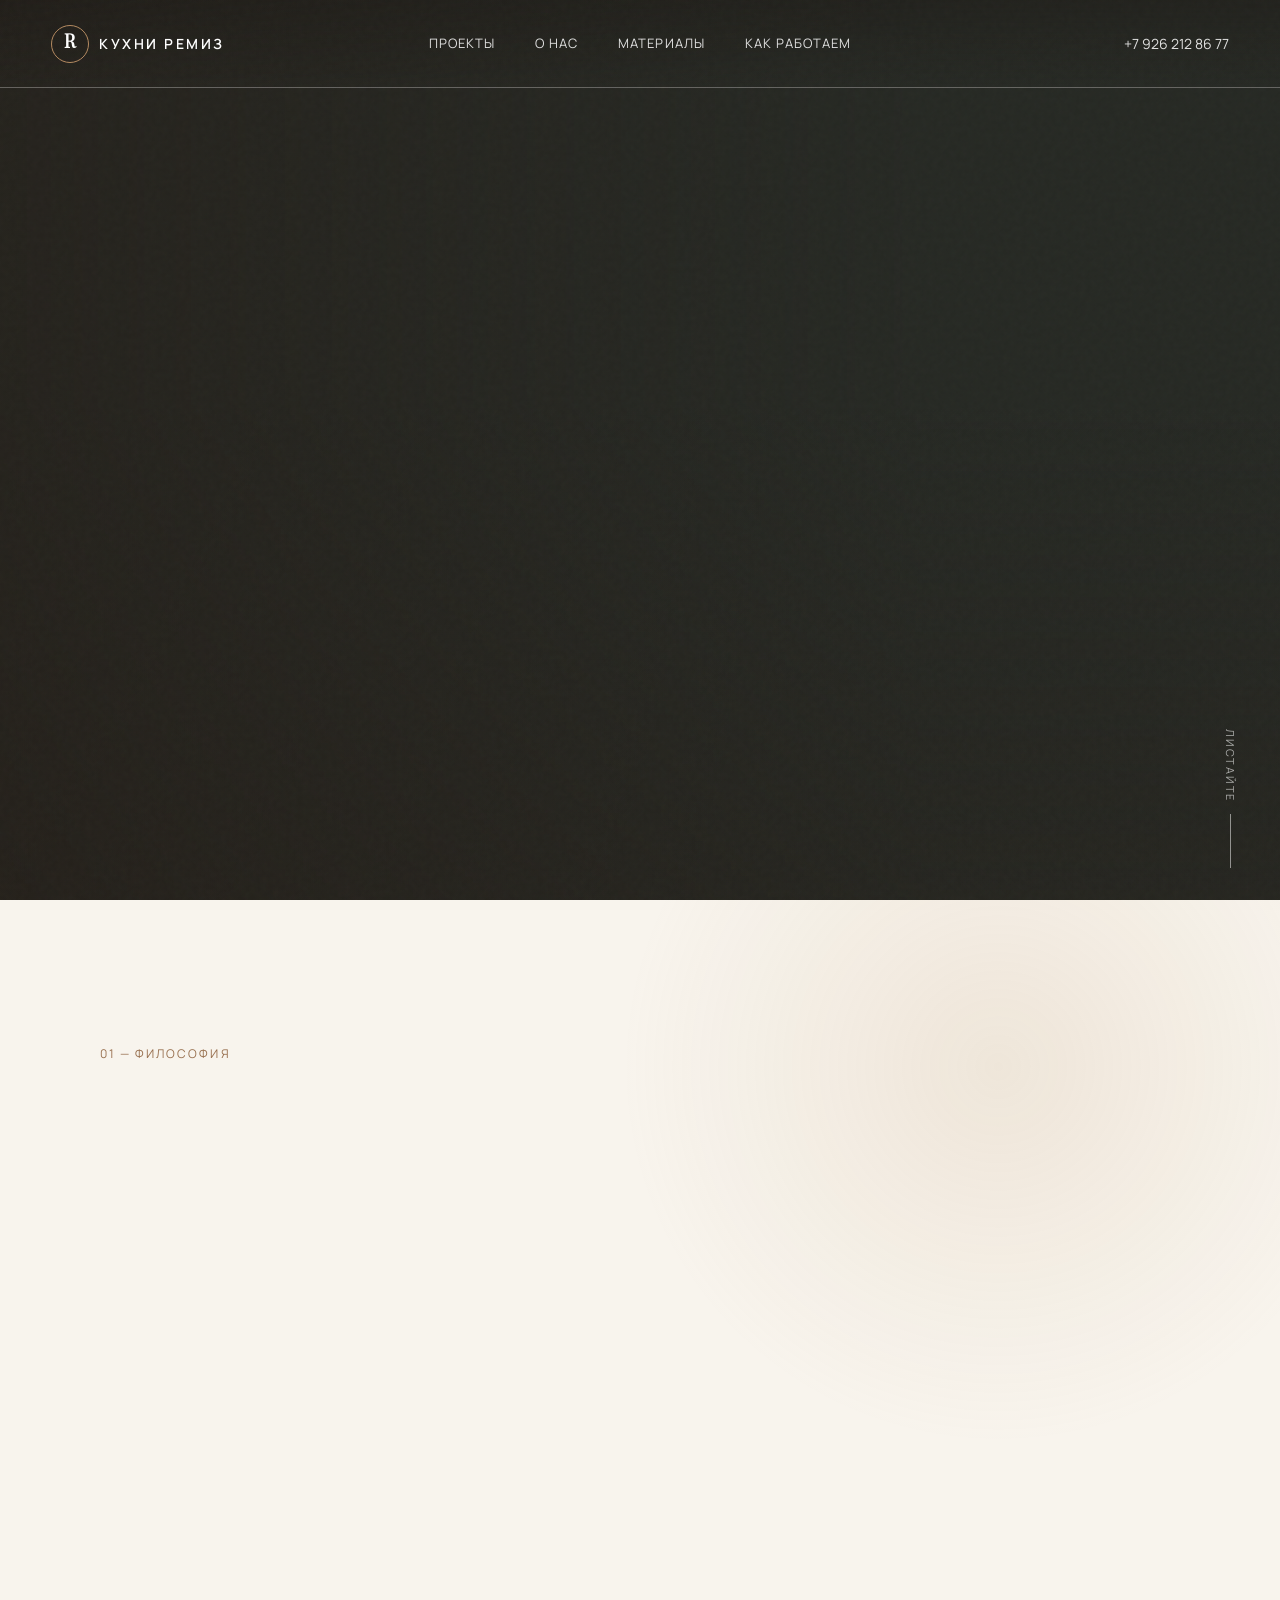
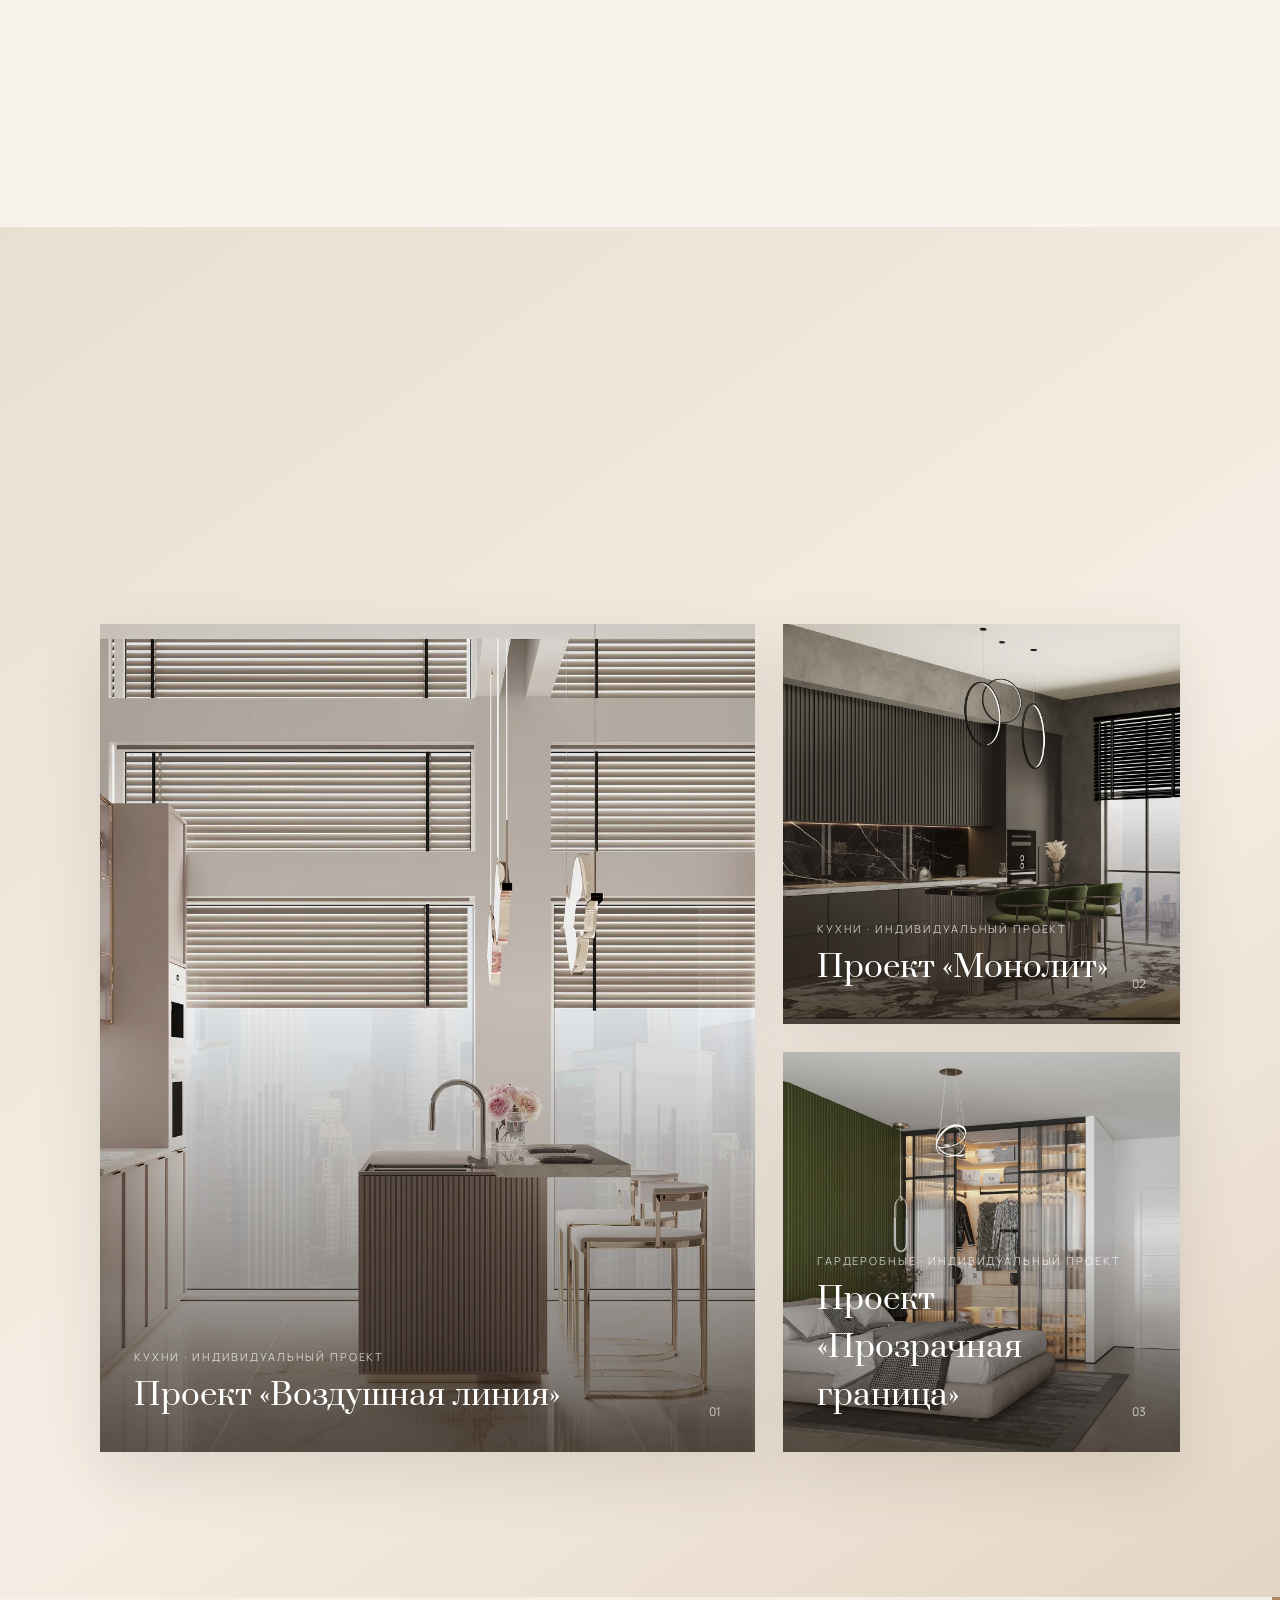
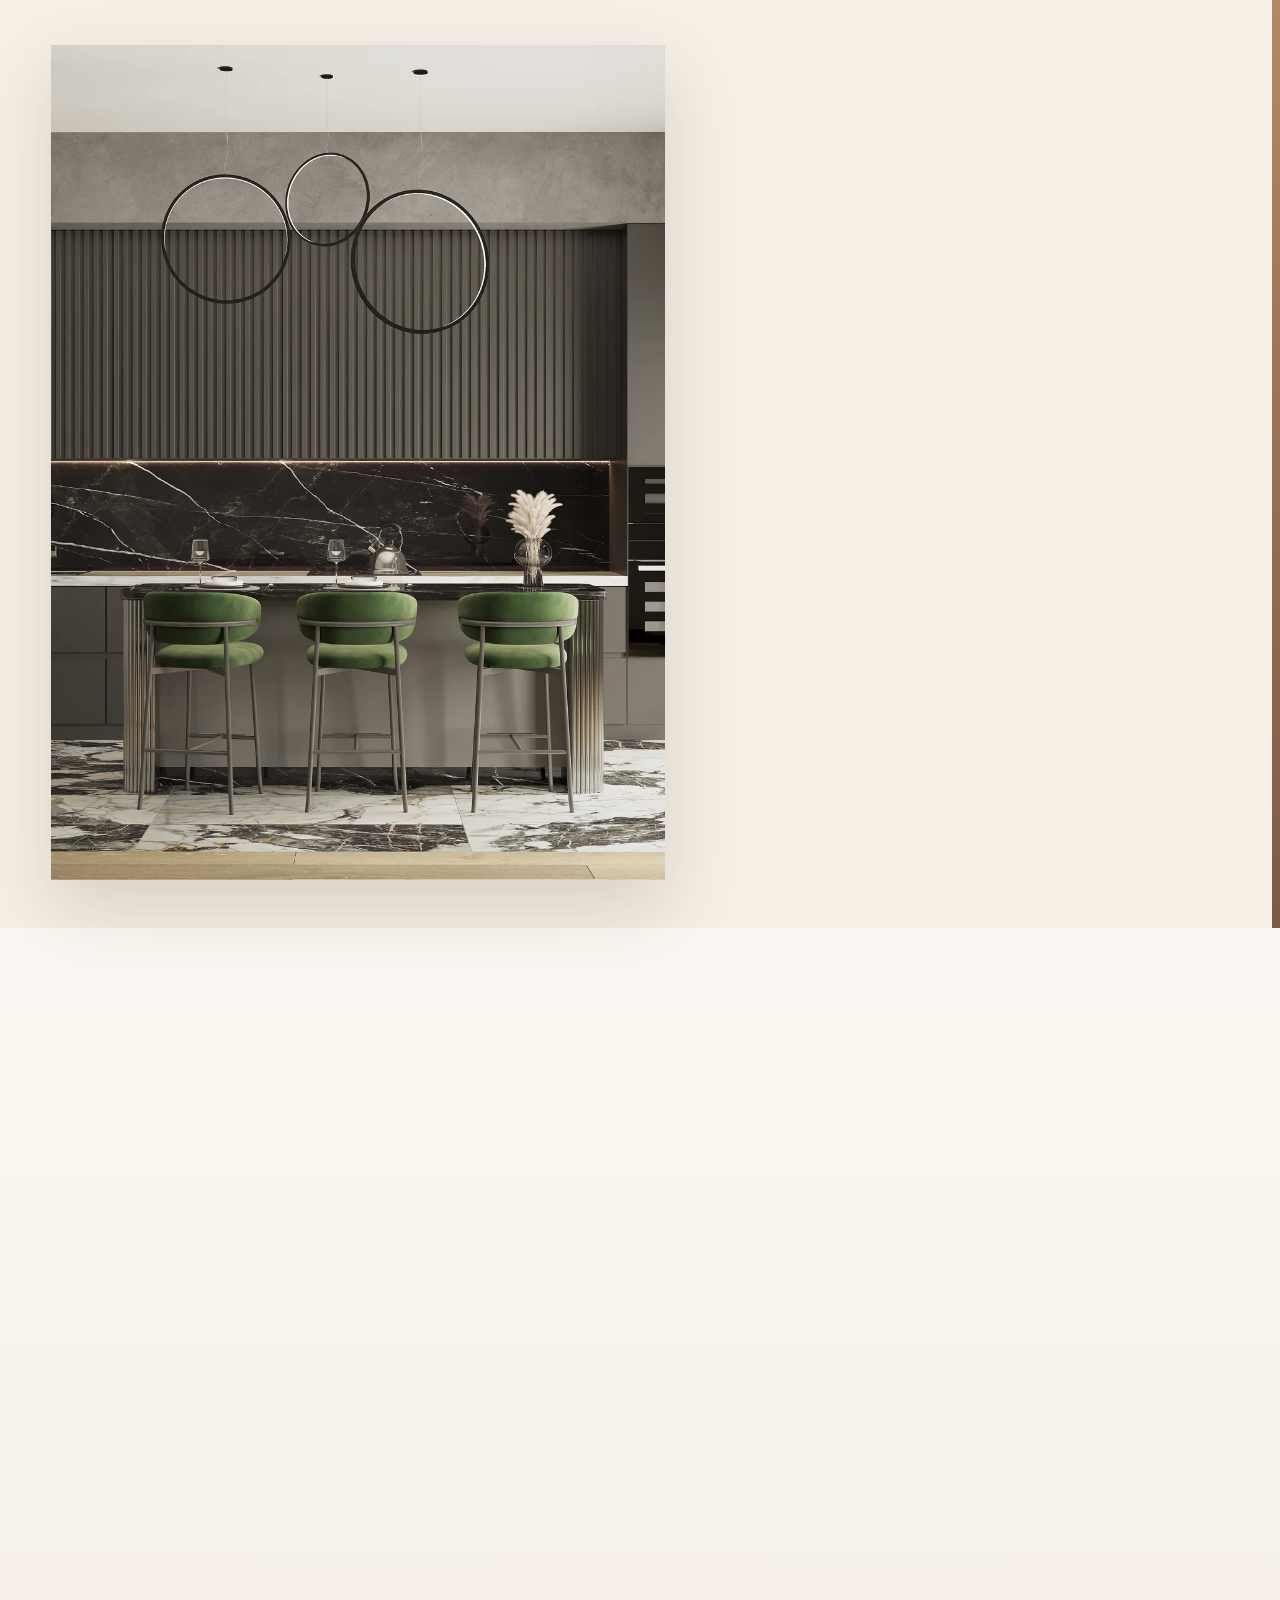
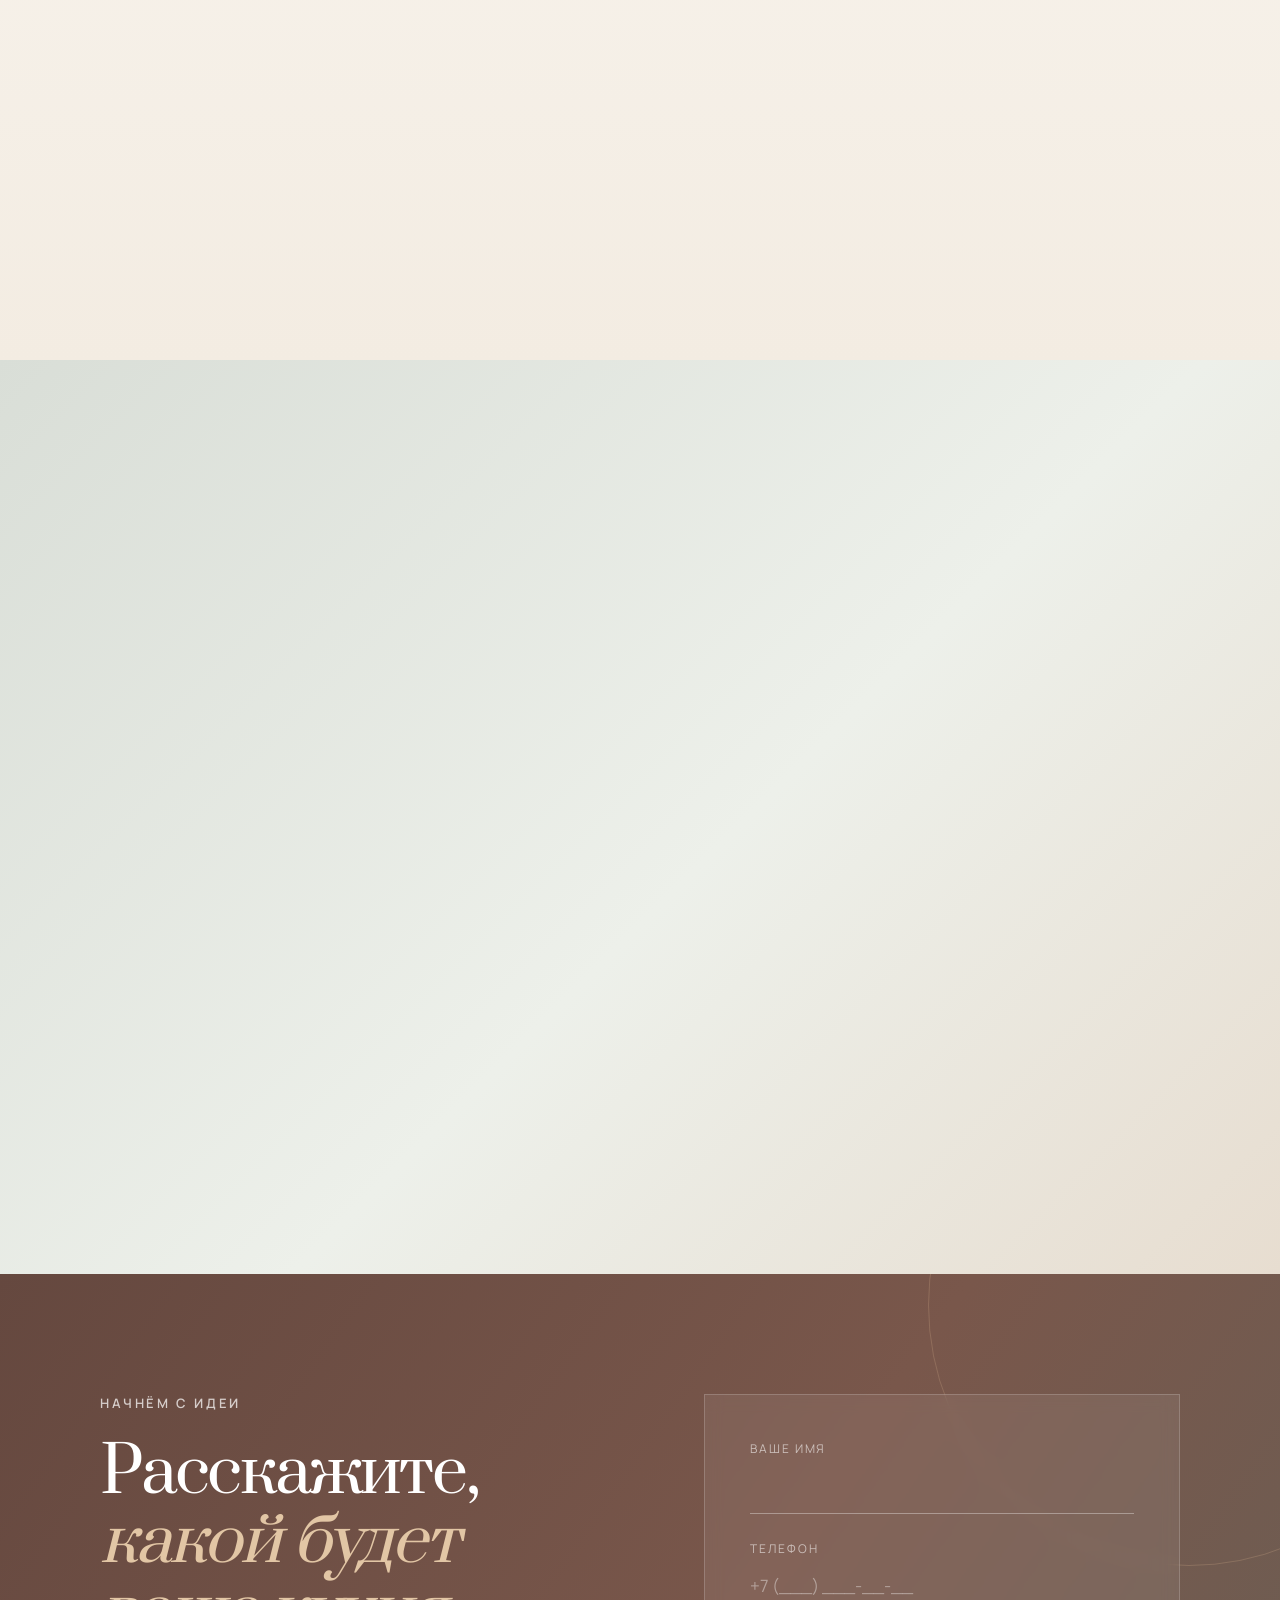
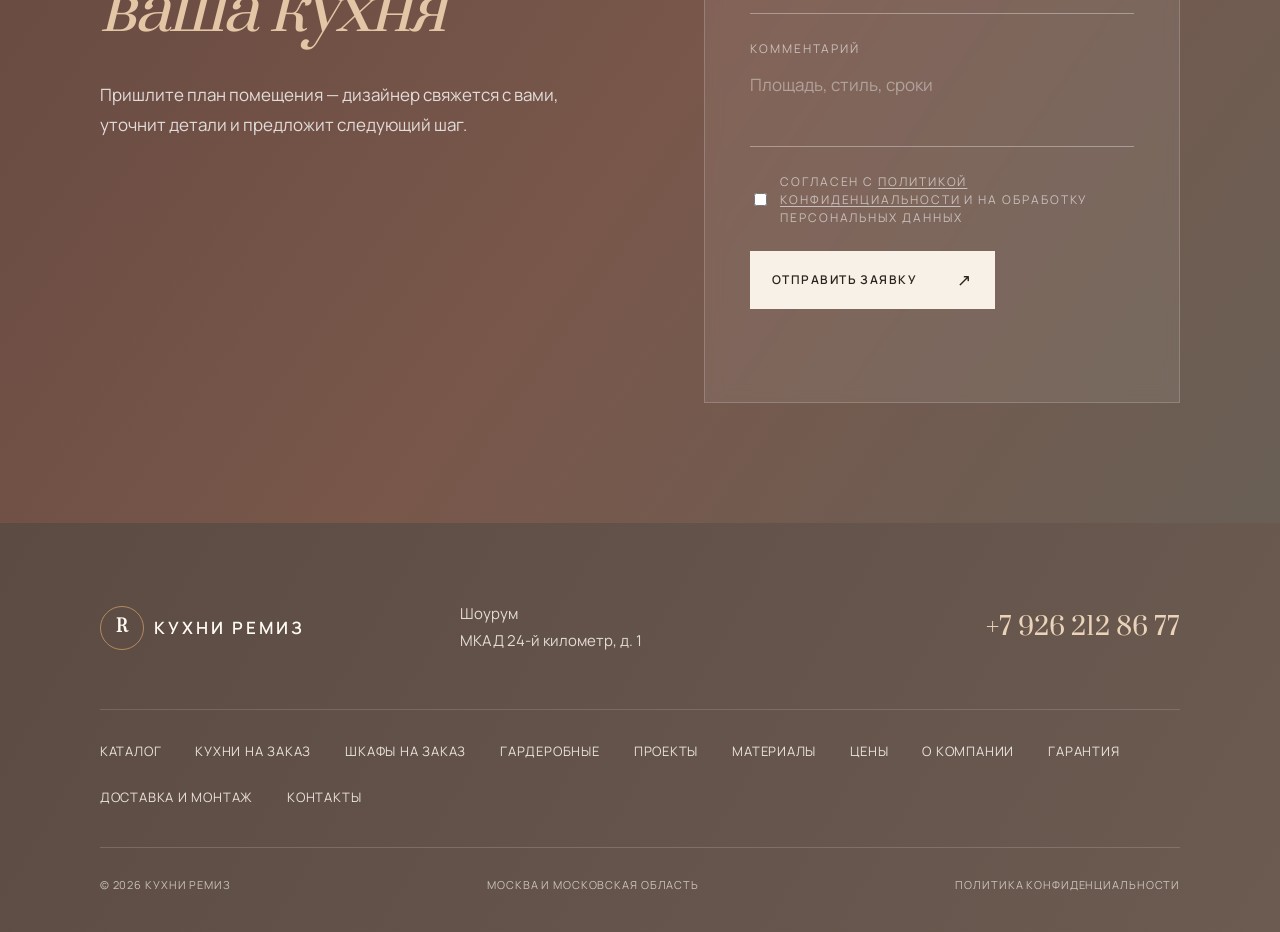
==== commit eb9c5344: "Bust home stylesheet cache for mobile fix" ====
--- a/index.html
+++ b/index.html
@@ -17,7 +17,7 @@
   <link rel="preconnect" href="https://fonts.googleapis.com">
   <link rel="preconnect" href="https://fonts.gstatic.com" crossorigin>
   <link href="https://fonts.googleapis.com/css2?family=Manrope:wght@400;500;600&family=Prata&display=swap" rel="stylesheet">
-  <link rel="stylesheet" href="style.css?v=20261008-1">
+  <link rel="stylesheet" href="style.css?v=20261008-2">
   <script type="application/ld+json">
   {"@context":"https://schema.org","@type":"FurnitureStore","name":"REMIZ","url":"https://kuhni-remiz.ru/","image":"https://kuhni-remiz.ru/assets/portfolio/kitchen-01/02.webp","telephone":"+7-926-212-86-77","priceRange":"₽₽₽","address":{"@type":"PostalAddress","addressLocality":"Москва","streetAddress":"МКАД 24-й километр, д. 1","addressCountry":"RU"},"areaServed":["Москва","Московская область"]}
   </script>
--- a/style.css
+++ b/style.css
@@ -119,3 +119,16 @@
   body:not(.inner-page):not(.info-page):not(.legal-page) .manifesto-grid p{font-size:16px}
   body:not(.inner-page):not(.info-page):not(.legal-page) .timeline p{font-size:15px}
 }
+
+/* Mobile layout must override the later desktop visual refinements. */
+@media(max-width:900px){
+  .approach{grid-template-columns:1fr}
+  .approach-image{width:auto}
+}
+@media(max-width:600px){
+  .approach-image{width:100%;min-height:440px;margin:22px 0 0}
+  .approach-copy{padding:54px 5vw 72px}
+  .material-row{grid-template-columns:38px minmax(0,1fr) 25px;row-gap:6px;align-items:start}
+  .material-row small{display:block;grid-column:2 / 4;font-size:13px;line-height:1.5;padding-right:6px}
+  .material-row i{grid-column:3;grid-row:1;justify-self:end}
+}
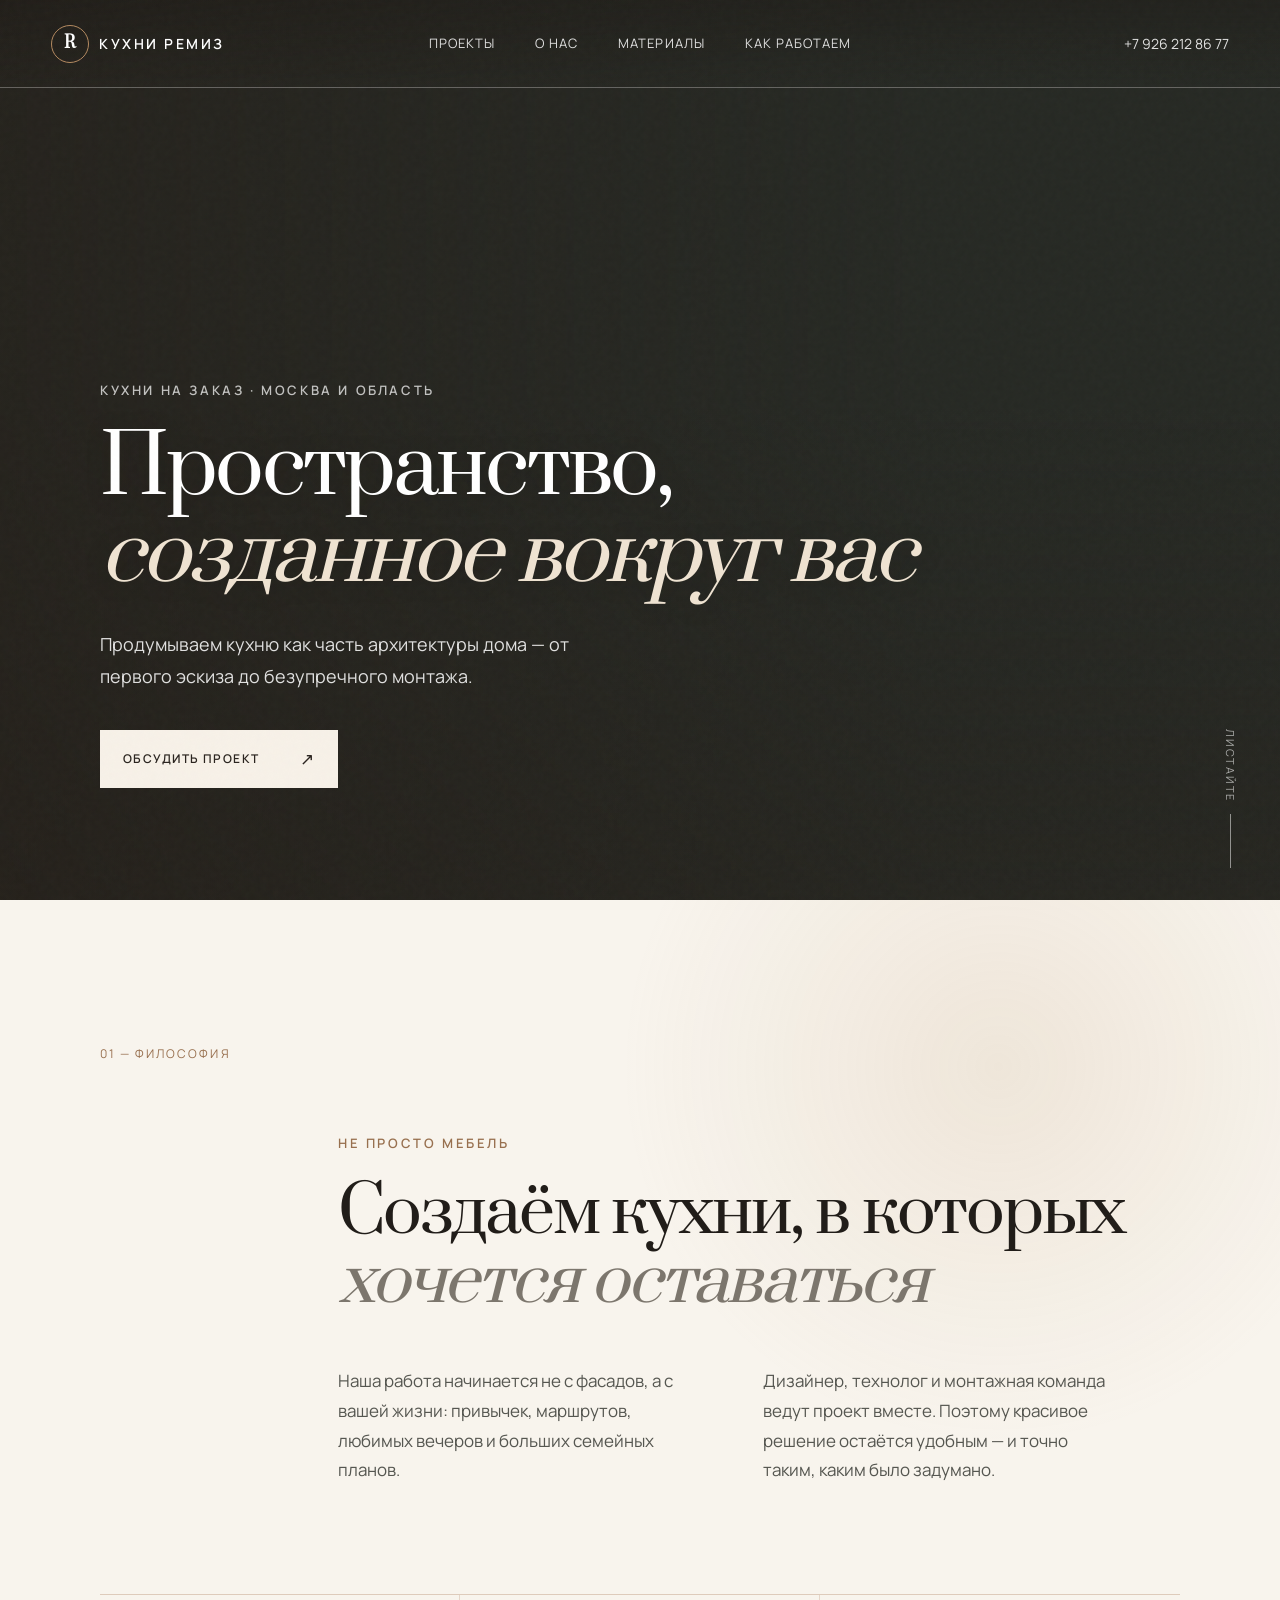
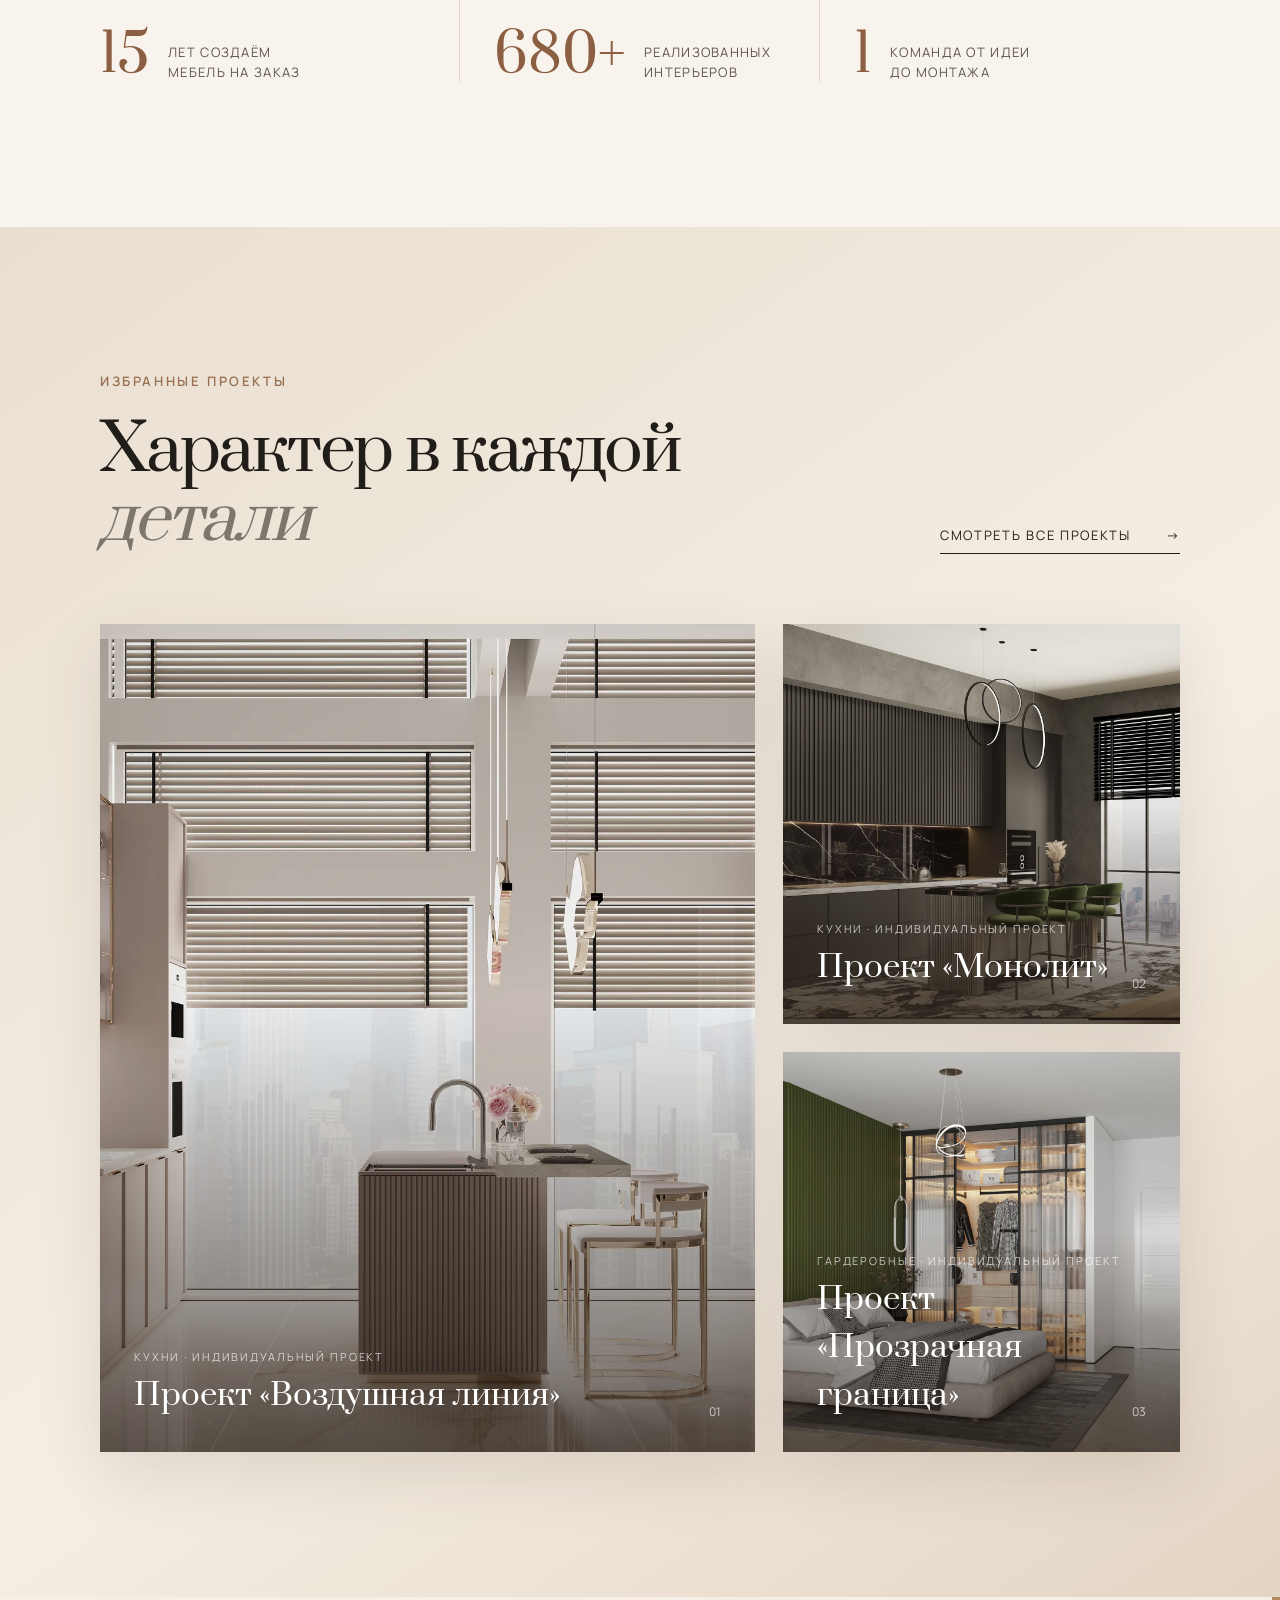
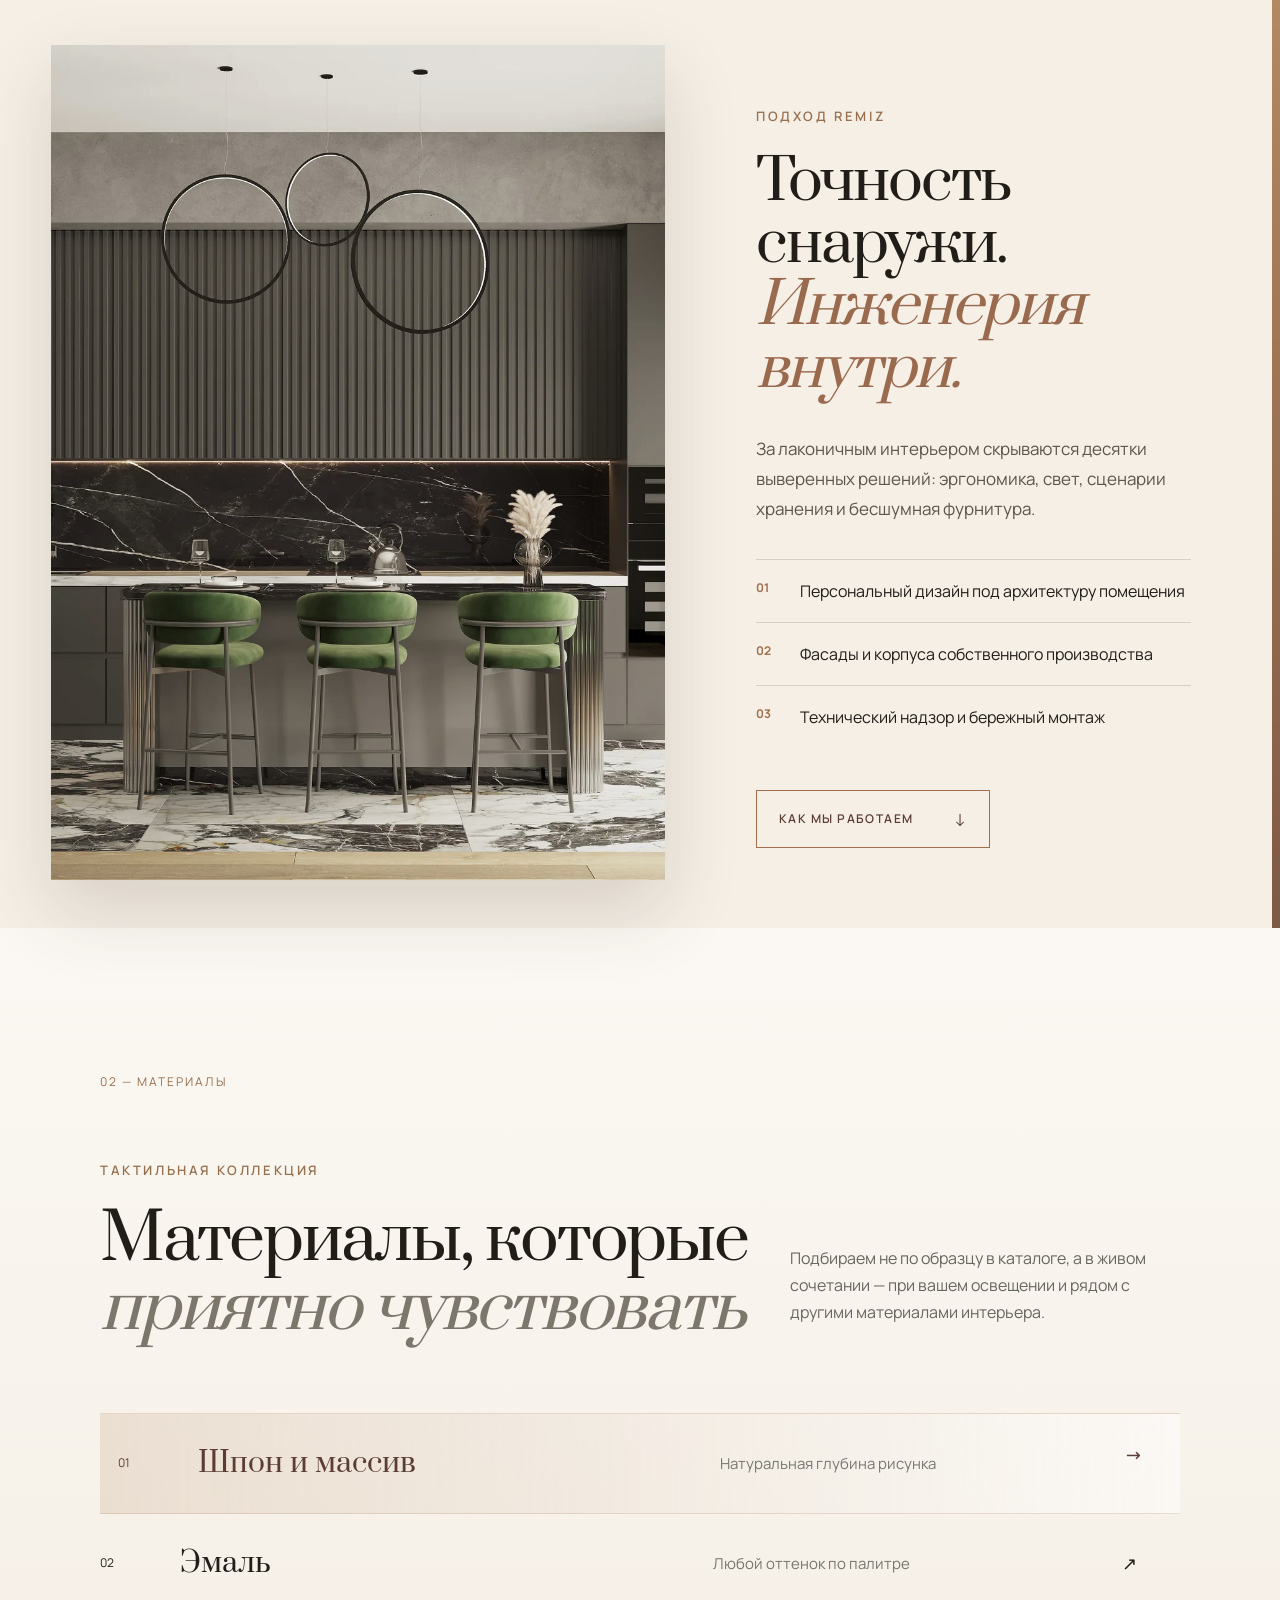
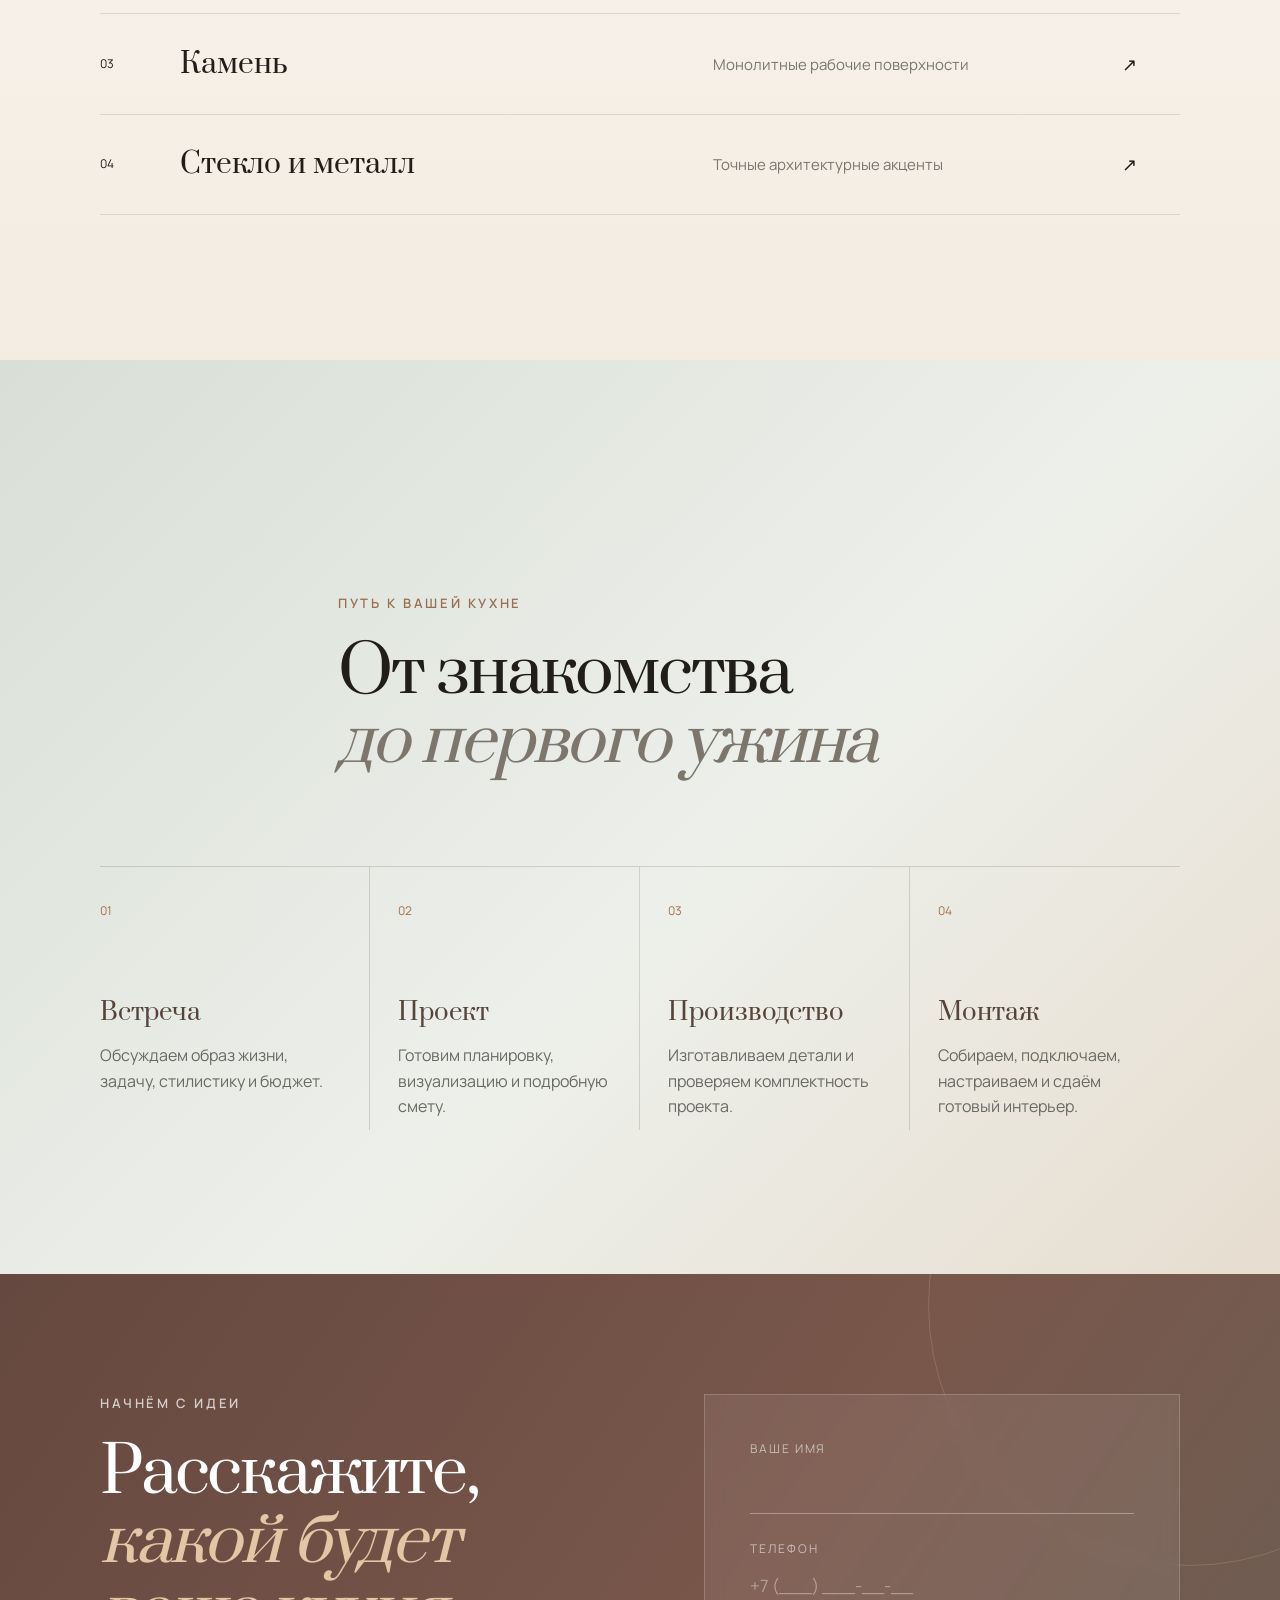
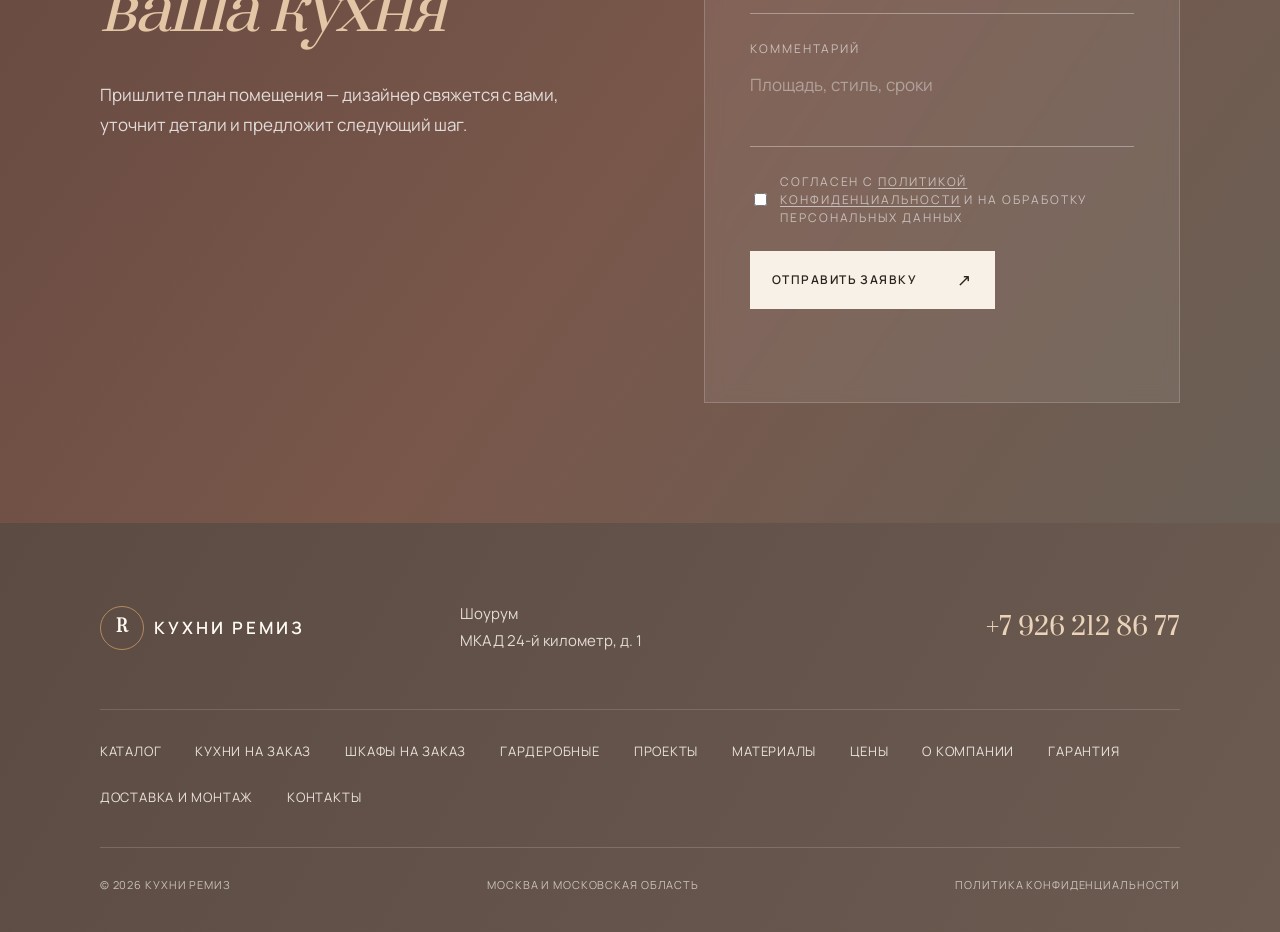
==== commit 339b54b6: "Polish mobile home layout and reveal visibility" ====
--- a/index.html
+++ b/index.html
@@ -17,7 +17,7 @@
   <link rel="preconnect" href="https://fonts.googleapis.com">
   <link rel="preconnect" href="https://fonts.gstatic.com" crossorigin>
   <link href="https://fonts.googleapis.com/css2?family=Manrope:wght@400;500;600&family=Prata&display=swap" rel="stylesheet">
-  <link rel="stylesheet" href="style.css?v=20261008-2">
+  <link rel="stylesheet" href="style.css?v=20261008-3">
   <script type="application/ld+json">
   {"@context":"https://schema.org","@type":"FurnitureStore","name":"REMIZ","url":"https://kuhni-remiz.ru/","image":"https://kuhni-remiz.ru/assets/portfolio/kitchen-01/02.webp","telephone":"+7-926-212-86-77","priceRange":"₽₽₽","address":{"@type":"PostalAddress","addressLocality":"Москва","streetAddress":"МКАД 24-й километр, д. 1","addressCountry":"RU"},"areaServed":["Москва","Московская область"]}
   </script>
@@ -131,7 +131,7 @@
     </section>
   </main>
 
-  <div data-site-footer></div><script src="/components.js?v=20261008-1"></script>
+  <div data-site-footer></div><script src="/components.js?v=20261008-3"></script>
   <script src="projects-data.js?v=20260911-3"></script>
   <script src="script.js?v=20260911-1"></script>
 </body>
--- a/style.css
+++ b/style.css
@@ -132,3 +132,35 @@
   .material-row small{display:block;grid-column:2 / 4;font-size:13px;line-height:1.5;padding-right:6px}
   .material-row i{grid-column:3;grid-row:1;justify-self:end}
 }
+
+/* Mobile reading flow: content remains visible while scrolling and images fill the screen. */
+@media(max-width:600px){
+  .reveal{opacity:1;transform:none;filter:none;transition:none;will-change:auto}
+  .section{padding:64px 5vw 72px}
+  .manifesto{padding-bottom:48px}
+  .projects{padding-top:56px;padding-bottom:32px}
+  .materials,.process{padding-top:56px;padding-bottom:64px}
+  .section-index{margin-bottom:28px}
+  .section-heading{margin-bottom:32px}
+  .manifesto-copy{margin:0}
+  .manifesto-grid{margin-top:28px;gap:16px}
+  .numbers{margin-top:42px}
+  .numbers div{padding:18px 0;align-items:center}
+  .projects .project-grid{margin-top:0}
+  .project-card,.project-card.project-main{min-height:420px;margin-bottom:14px}
+  .project-card:not(.project-main){min-height:320px}
+  .approach{display:block;min-height:0}
+  .approach-image{height:clamp(360px,105vw,480px);min-height:0;margin:0;box-shadow:none}
+  .approach-image img{height:100%;object-fit:cover;transform:none}
+  .approach-copy{padding:48px 5vw 64px}
+  .approach-copy>p:not(.kicker){margin:24px 0}
+  .approach-copy ul{margin-bottom:28px}
+  .process-intro{margin-bottom:38px}
+  .timeline article,.timeline article+article{padding:22px 0}
+  .timeline div{margin-top:16px}
+  .contact{gap:32px}
+}
+@media(max-width:360px){
+  .hero-copy h1{font-size:36px}
+  .hero-meta span{font-size:9px}
+}
